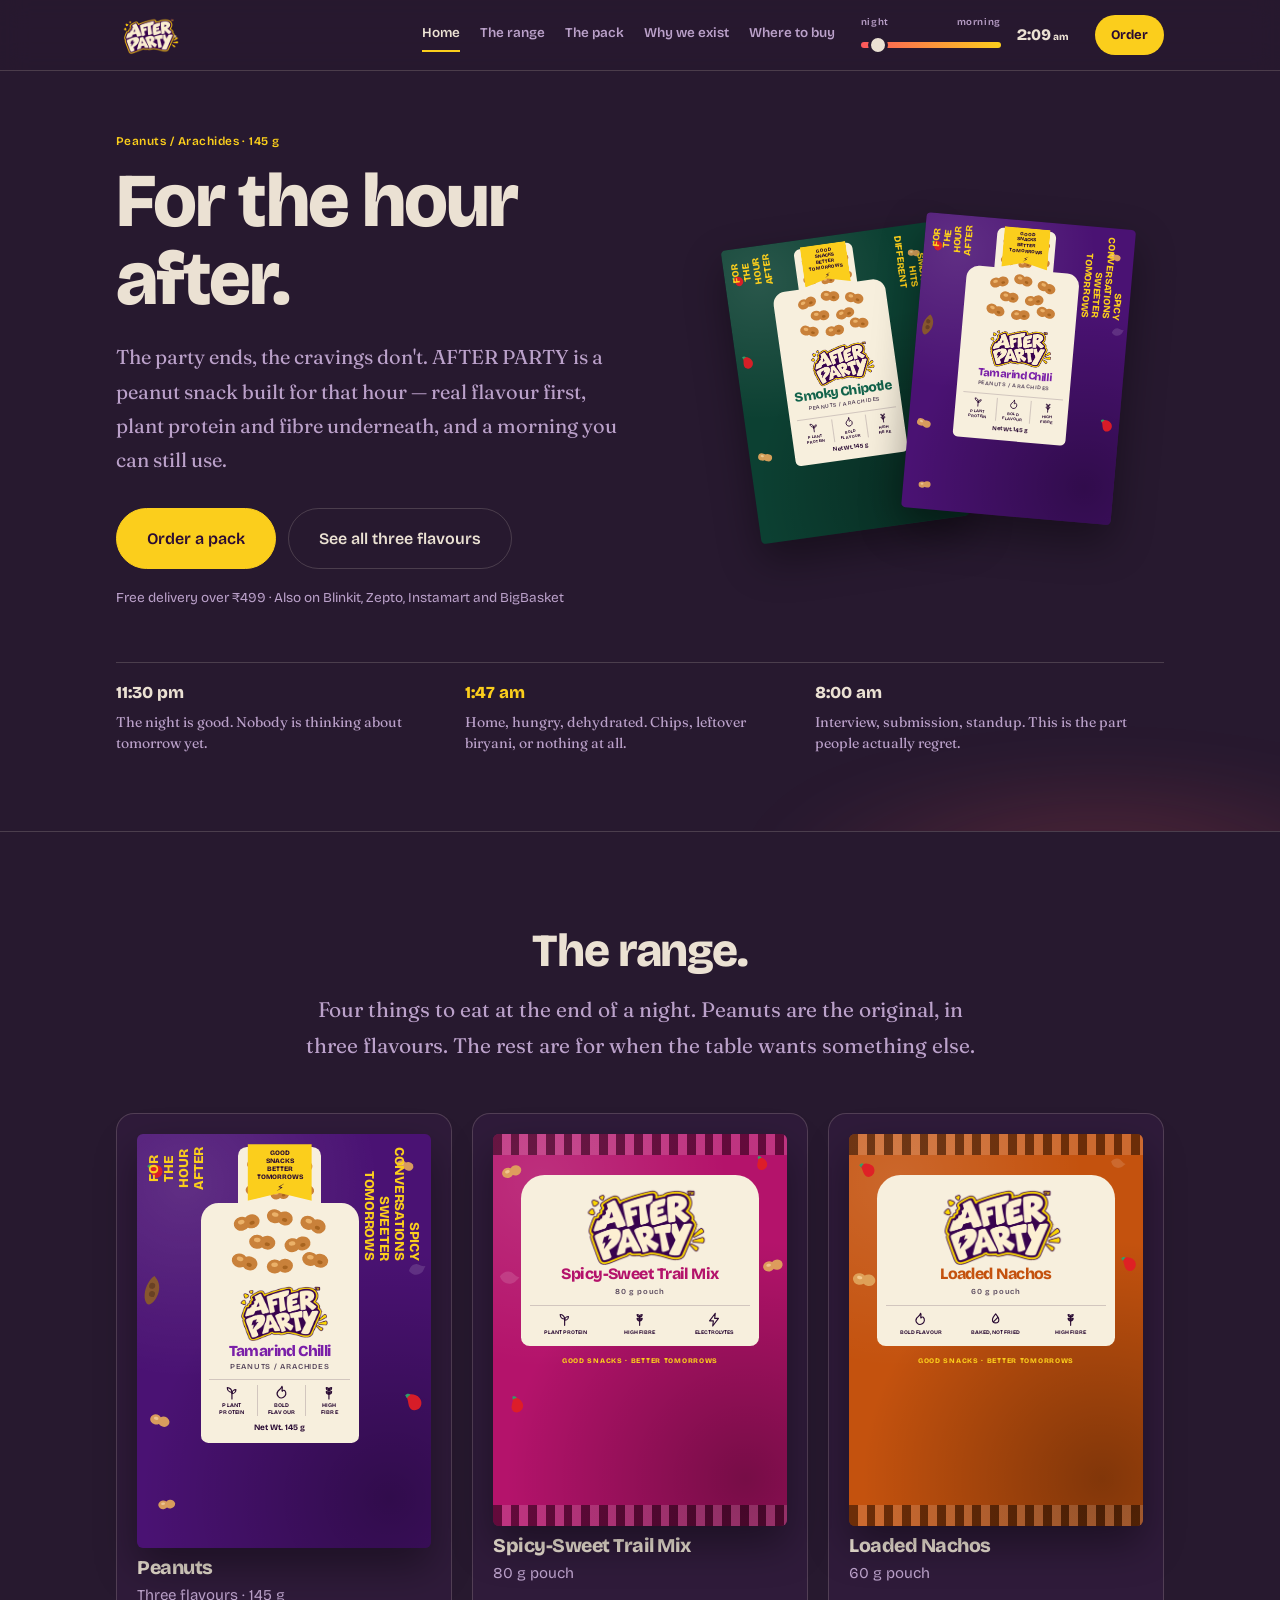
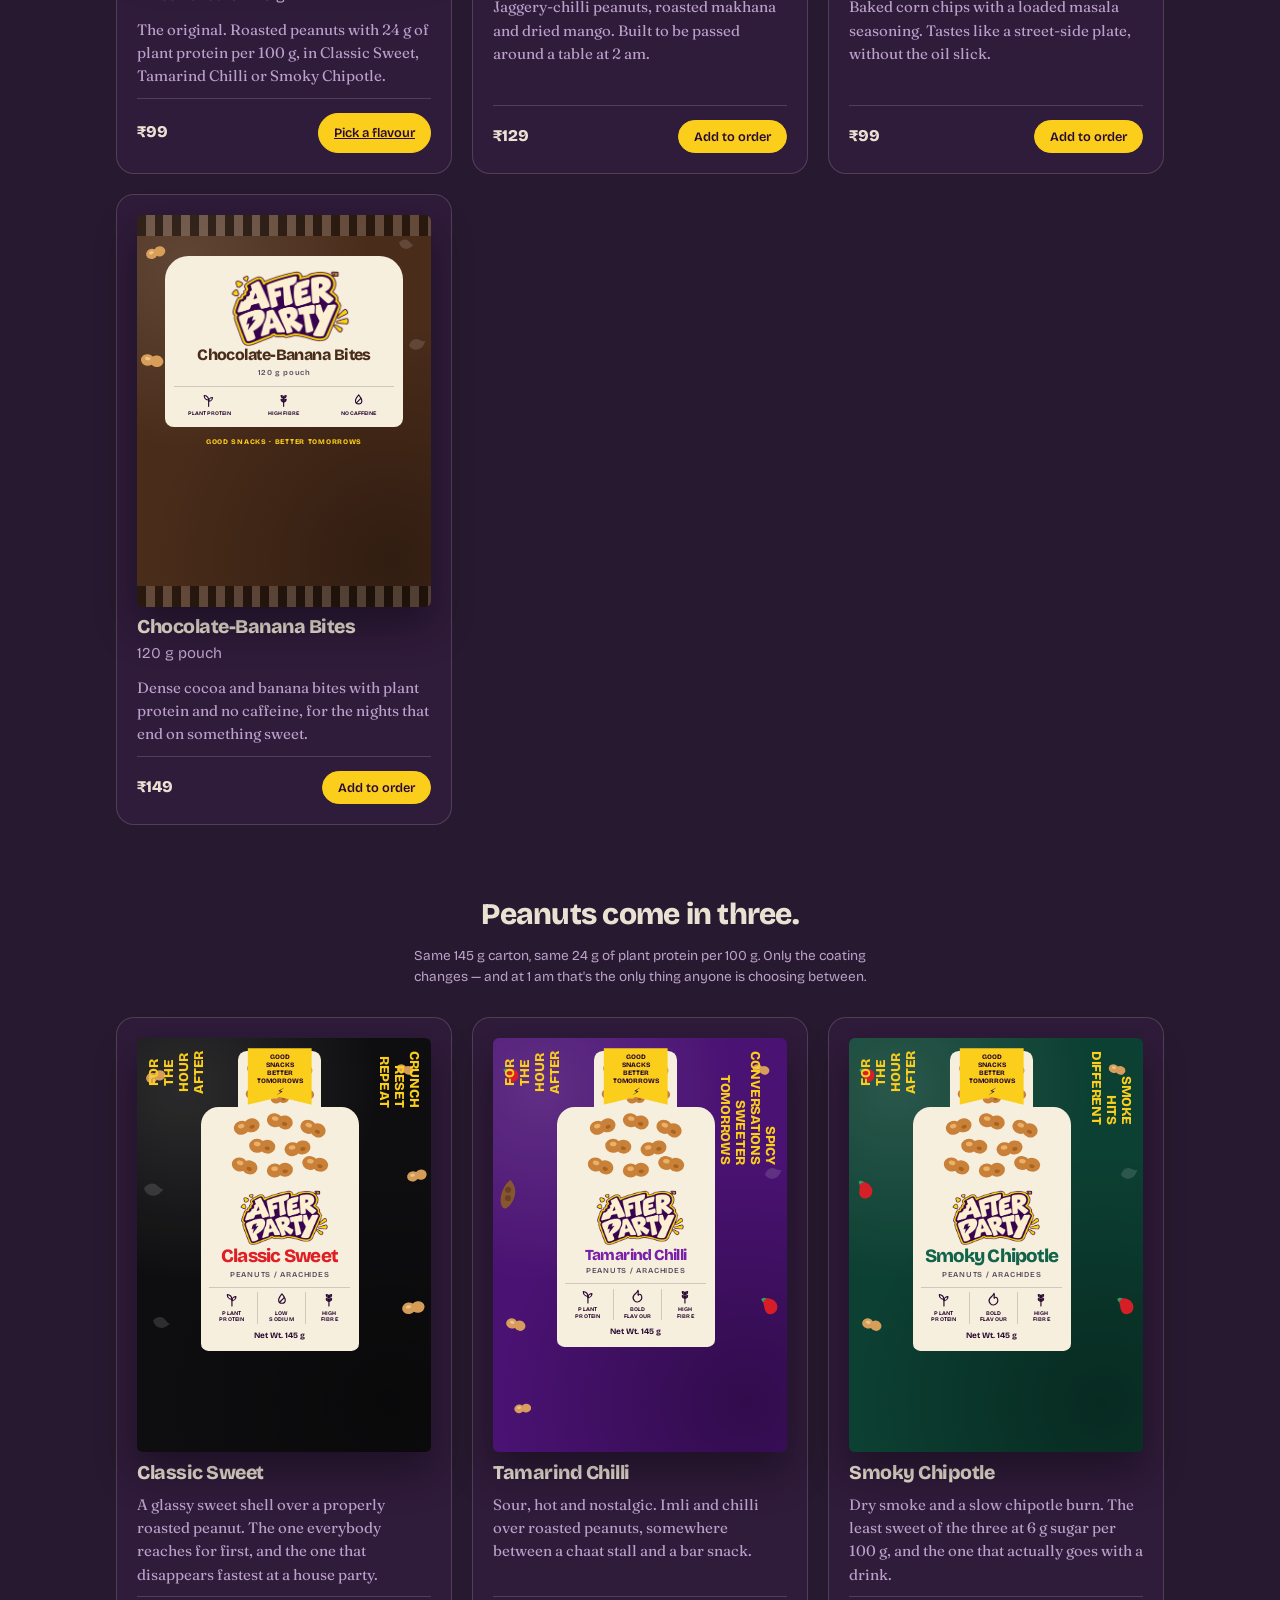
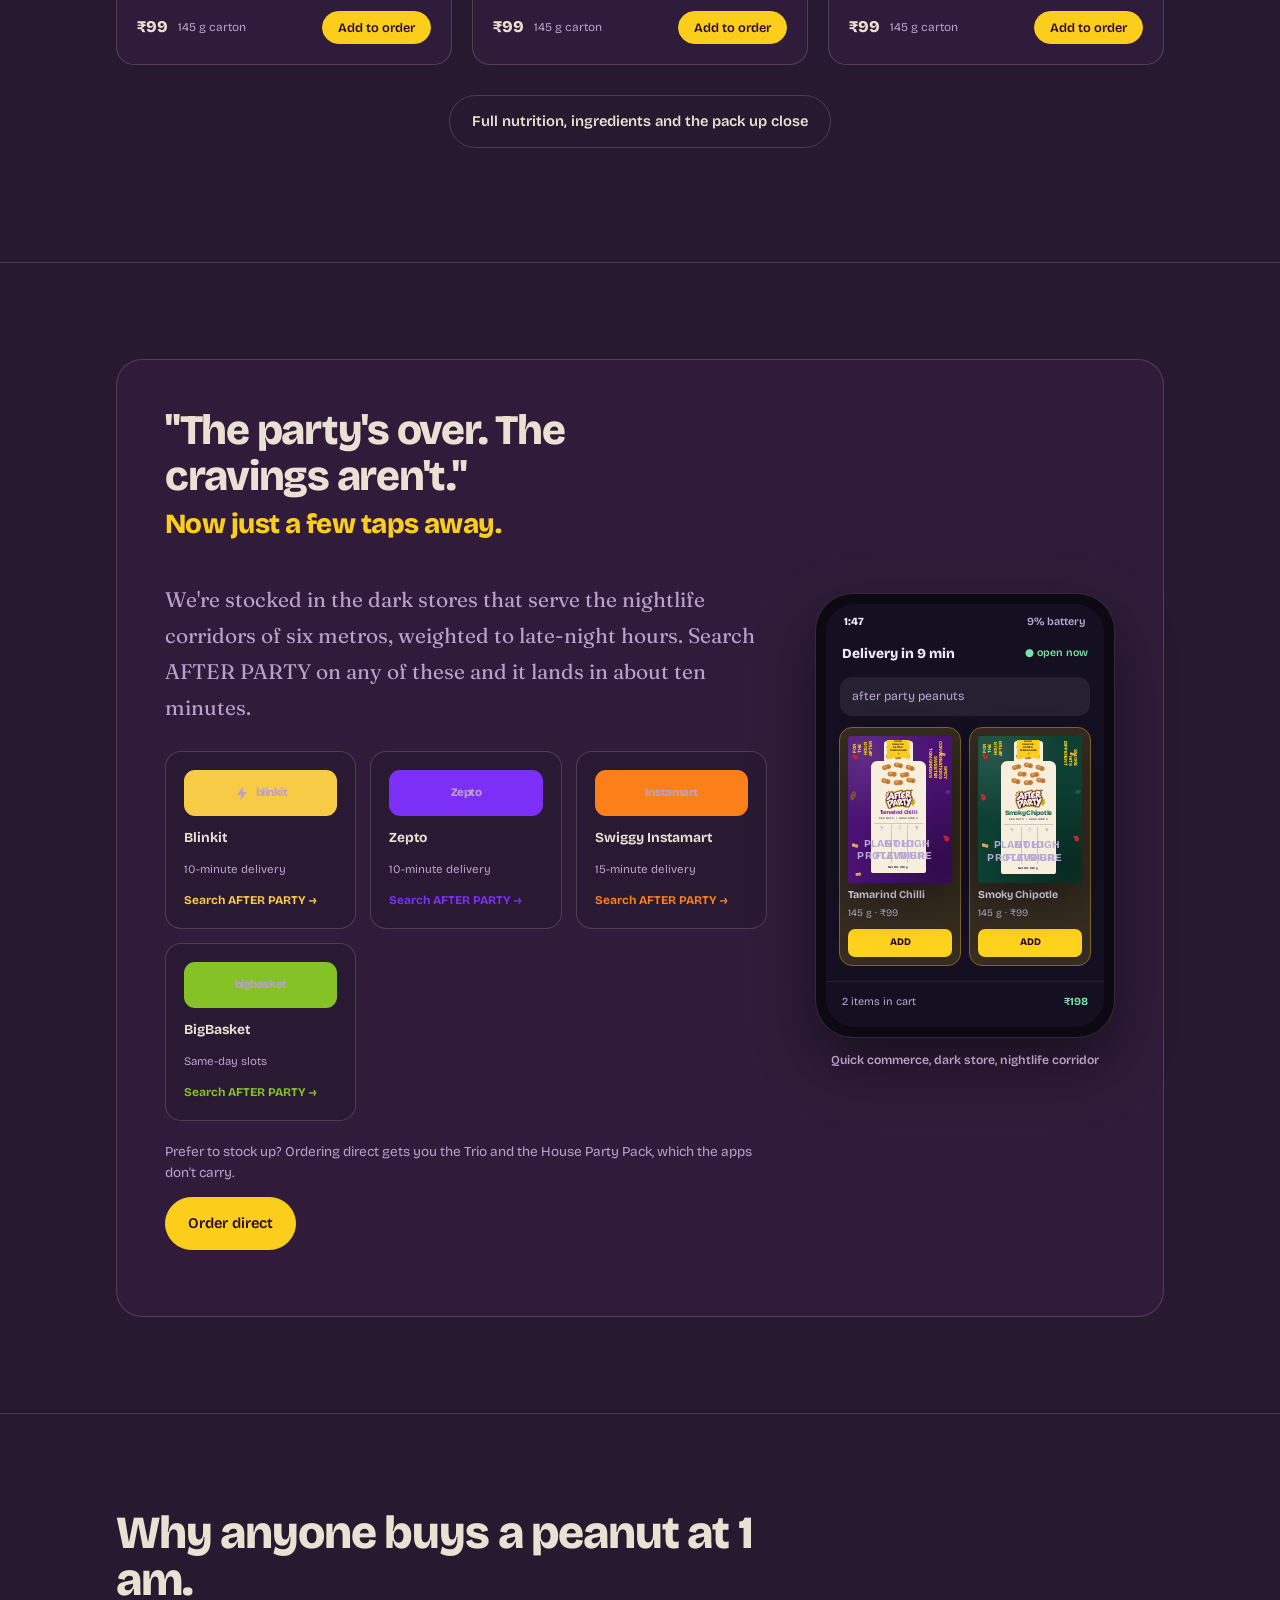
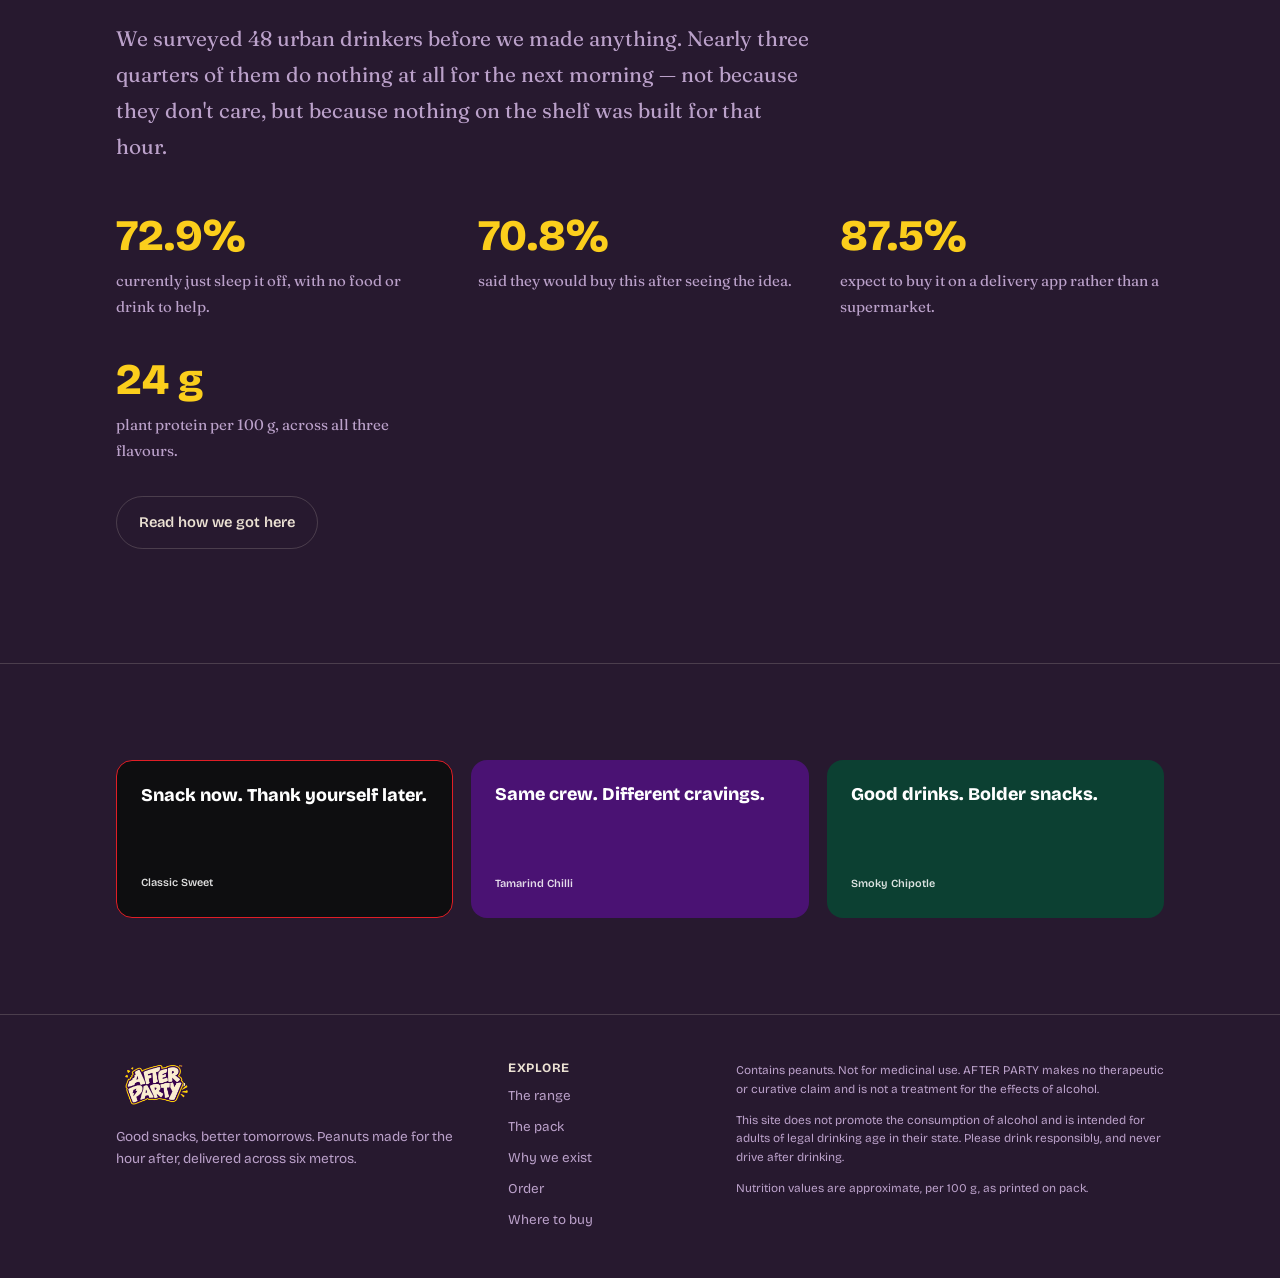
==== index.html @ 38c9305c "Add files via upload" ====
<!DOCTYPE html>
<html lang="en">
<head>
<meta charset="utf-8" />
<meta name="viewport" content="width=device-width, initial-scale=1" />
<title>AFTER PARTY — good snacks, better tomorrows</title>
<meta name="description" content="AFTER PARTY makes peanuts for the hour after a night out. Three flavours, plant protein, high fibre. Order direct or find us on Blinkit, Zepto, Instamart and BigBasket." />
<meta name="theme-color" content="#1A0B24" />
<meta property="og:title" content="AFTER PARTY — good snacks, better tomorrows" />
<meta property="og:description" content="Peanuts for the hour after. Three flavours, 145 g, delivered." />
<link rel="preconnect" href="https://fonts.googleapis.com">
<link rel="preconnect" href="https://fonts.gstatic.com" crossorigin>
<link href="https://fonts.googleapis.com/css2?family=Bricolage+Grotesque:opsz,wght@12..96,400;12..96,600;12..96,800&family=Fraunces:ital,opsz,wght@0,9..144,400;0,9..144,600;1,9..144,400&display=swap" rel="stylesheet">
<link rel="icon" href="data:image/svg+xml,<svg xmlns='http://www.w3.org/2000/svg' viewBox='0 0 100 100'><rect width='100' height='100' rx='22' fill='%233A0B3F'/><path d='M55 18 L34 54 h14 l-6 30 22-38 h-14 z' fill='%23FFD21E'/></svg>">
<link rel="stylesheet" href="styles.css">
</head>
<body>
<a class="skip" href="#main">Skip to content</a>

<header>
  <div class="wrap bar">
    <a class="mark" href="index.html"><img src="logo.png" alt="AFTER PARTY" /></a>
    <nav>
      <a href="index.html" aria-current="page">Home</a>
      <a href="product.html">The range</a>
      <a href="product.html#pack">The pack</a>
      <a href="story.html">Why we exist</a>
      <a href="index.html#stockists">Where to buy</a>
    </nav>
    <div class="dial">
      <div class="dialtrack">
        <div class="cap"><span>night</span><span>morning</span></div>
        <input id="time" type="range" min="0" max="100" value="6" step="1" aria-label="Move the night forward to the morning after" />
      </div>
      <div class="clock" id="clock">1:47<span style="font-size:.62em"> am</span></div>
    </div>
    <a class="cartlink" href="order.html" data-cartcount>Order</a>
  </div>
</header>

<main id="main">

<section class="hero">
  <div class="wrap">
    <div class="herogrid">
      <div>
        <p class="hint">Peanuts / Arachides · 145 g</p>
        <h1>For the hour after.</h1>
        <p class="heroline">The party ends, the cravings don't. AFTER PARTY is a peanut snack built for that hour — real flavour first, plant protein and fibre underneath, and a morning you can still use.</p>
        <div class="cta">
          <a class="btn big" href="order.html">Order a pack</a>
          <a class="btn ghost big" href="product.html">See all three flavours</a>
        </div>
        <p class="small" style="margin-top:18px">Free delivery over ₹499 · Also on Blinkit, Zepto, Instamart and BigBasket</p>
      </div>
      <div class="herostack" id="herostack" aria-hidden="true"></div>
    </div>

    <div class="timeline">
      <div><b>11:30 pm</b><p>The night is good. Nobody is thinking about tomorrow yet.</p></div>
      <div><b>1:47 am</b><p>Home, hungry, dehydrated. Chips, leftover biryani, or nothing at all.</p></div>
      <div><b>8:00 am</b><p>Interview, submission, standup. This is the part people actually regret.</p></div>
    </div>
  </div>
</section>

<section class="sec">
  <div class="wrap">
    <div class="head center" style="text-align:center">
      <h2>The range.</h2>
      <p class="lede" style="margin-inline:auto">Four things to eat at the end of a night. Peanuts are the original, in three flavours. The rest are for when the table wants something else.</p>
    </div>
    <div class="skus" id="range"></div>

    <div class="head center" style="text-align:center; margin:clamp(46px,6vw,74px) auto clamp(20px,3vw,30px)">
      <h2 style="font-size:clamp(22px,2.4vw,30px)">Peanuts come in three.</h2>
      <p class="small" style="margin-inline:auto; max-width:56ch">Same 145 g carton, same 24 g of plant protein per 100 g. Only the coating changes — and at 1 am that's the only thing anyone is choosing between.</p>
    </div>
    <div class="skus" id="skus"></div>
    <p class="center" style="margin-top:30px"><a class="btn ghost" href="product.html">Full nutrition, ingredients and the pack up close</a></p>
  </div>
</section>

<section class="sec" id="stockists">
  <div class="wrap">
    <div class="availwrap">
      <div class="availgrid">
        <div>
          <p class="availquote">"The party's over. The cravings aren't."<span>Now just a few taps away.</span></p>
          <p class="lede" style="margin-top:22px">We're stocked in the dark stores that serve the nightlife corridors of six metros, weighted to late-night hours. Search AFTER PARTY on any of these and it lands in about ten minutes.</p>
          <div class="retailers">
            <a class="retailer" style="--rc:#F8CB46;--rt:#1A1A1A" href="https://blinkit.com" target="_blank" rel="noopener">
              <span class="rlogo"><svg viewBox="0 0 24 24" fill="currentColor"><path d="M13 2 4 14h6l-1 8 9-12h-6z"/></svg>blinkit</span>
              <b>Blinkit</b><span>10-minute delivery</span><span class="go">Search AFTER PARTY →</span>
            </a>
            <a class="retailer" style="--rc:#7B2FF7;--rt:#ffffff" href="https://www.zeptonow.com" target="_blank" rel="noopener">
              <span class="rlogo">Zepto</span>
              <b>Zepto</b><span>10-minute delivery</span><span class="go">Search AFTER PARTY →</span>
            </a>
            <a class="retailer" style="--rc:#FC8019;--rt:#ffffff" href="https://www.swiggy.com/instamart" target="_blank" rel="noopener">
              <span class="rlogo">Instamart</span>
              <b>Swiggy Instamart</b><span>15-minute delivery</span><span class="go">Search AFTER PARTY →</span>
            </a>
            <a class="retailer" style="--rc:#84C225;--rt:#ffffff" href="https://www.bigbasket.com" target="_blank" rel="noopener">
              <span class="rlogo">bigbasket</span>
              <b>BigBasket</b><span>Same-day slots</span><span class="go">Search AFTER PARTY →</span>
            </a>
          </div>
          <p class="small" style="margin-top:20px">Prefer to stock up? Ordering direct gets you the Trio and the House Party Pack, which the apps don't carry.</p>
          <p style="margin-top:10px"><a class="btn" href="order.html">Order direct</a></p>
        </div>

        <div>
          <div class="phone" aria-hidden="true">
            <div class="screen">
              <div class="statusbar"><b>1:47</b><span>9% battery</span></div>
              <div class="appbar">Delivery in 9 min<em>● open now</em></div>
              <div class="searchfield">after party peanuts</div>
              <div class="applist">
                <div class="appcard hit"><div class="cartbox" data-mini="tam"></div><b>Tamarind Chilli</b><span>145 g · ₹99</span><div class="buy">ADD</div></div>
                <div class="appcard hit"><div class="cartbox" data-mini="smoky"></div><b>Smoky Chipotle</b><span>145 g · ₹99</span><div class="buy">ADD</div></div>
              </div>
              <div class="appfoot"><span>2 items in cart</span><b>₹198</b></div>
            </div>
          </div>
          <p class="capt">Quick commerce, dark store, nightlife corridor</p>
        </div>
      </div>
    </div>
  </div>
</section>

<section class="sec">
  <div class="wrap">
    <div class="head">
      <h2>Why anyone buys a peanut at 1 am.</h2>
      <p class="lede">We surveyed 48 urban drinkers before we made anything. Nearly three quarters of them do nothing at all for the next morning — not because they don't care, but because nothing on the shelf was built for that hour.</p>
    </div>
    <div class="grid2">
      <div class="stat"><b>72.9%</b><p>currently just sleep it off, with no food or drink to help.</p></div>
      <div class="stat"><b>70.8%</b><p>said they would buy this after seeing the idea.</p></div>
      <div class="stat"><b>87.5%</b><p>expect to buy it on a delivery app rather than a supermarket.</p></div>
      <div class="stat"><b>24 g</b><p>plant protein per 100 g, across all three flavours.</p></div>
    </div>
    <p style="margin-top:32px"><a class="btn ghost" href="story.html">Read how we got here</a></p>
  </div>
</section>

<section class="sec">
  <div class="wrap">
    <div class="tiles">
      <div class="tile a"><p>Snack now. Thank yourself later.</p><span>Classic Sweet</span></div>
      <div class="tile b"><p>Same crew. Different cravings.</p><span>Tamarind Chilli</span></div>
      <div class="tile c"><p>Good drinks. Bolder snacks.</p><span>Smoky Chipotle</span></div>
    </div>
  </div>
</section>

</main>

<footer>
  <div class="wrap fgrid">
    <div>
      <img src="logo.png" alt="AFTER PARTY" />
      <p class="small">Good snacks, better tomorrows. Peanuts made for the hour after, delivered across six metros.</p>
    </div>
    <div>
      <h4>EXPLORE</h4>
      <ul>
        <li><a href="product.html">The range</a></li>
        <li><a href="product.html#pack">The pack</a></li>
        <li><a href="story.html">Why we exist</a></li>
        <li><a href="order.html">Order</a></li>
        <li><a href="index.html#stockists">Where to buy</a></li>
      </ul>
    </div>
    <div class="legal">
      <p>Contains peanuts. Not for medicinal use. AFTER PARTY makes no therapeutic or curative claim and is not a treatment for the effects of alcohol.</p>
      <p>This site does not promote the consumption of alcohol and is intended for adults of legal drinking age in their state. Please drink responsibly, and never drive after drinking.</p>
      <p>Nutrition values are approximate, per 100 g, as printed on pack.</p>
    </div>
  </div>
</footer>

<script src="app.js"></script>
</body>
</html>
---- styles.css ----
/* ============ AFTER PARTY — shared styles ============ */
:root{
  --bg:#1A0B24; --surface:#2A1038; --text:#F7EFDD; --muted:#C0A6CF;
  --accent:#FFD21E; --accent2:#FF5A5F; --line:rgba(247,239,221,.16);
  --wrap:1160px; --gut:clamp(20px,5vw,56px); --r:18px; --ink:#2A0B33;
  --display:"Bricolage Grotesque", system-ui, sans-serif;
  --body:"Fraunces", Georgia, serif;
}
*{box-sizing:border-box}
html{scroll-behavior:smooth; -webkit-text-size-adjust:100%}
@media (prefers-reduced-motion:reduce){ html{scroll-behavior:auto} *{animation:none !important; transition-duration:.001ms !important} }
body{margin:0; background:var(--bg); color:var(--text); font-family:var(--body);
     font-size:clamp(16px,1.02vw + 13px,18px); line-height:1.72; overflow-x:hidden;
     transition:background-color .18s linear, color .18s linear}
h1,h2,h3,h4,.d{font-family:var(--display); line-height:1.02; letter-spacing:-.025em; font-weight:800; margin:0}
p{margin:0 0 1em} a{color:inherit}
img{max-width:100%}
::selection{background:var(--accent); color:var(--ink)}
:focus-visible{outline:3px solid var(--accent); outline-offset:3px; border-radius:6px}
.wrap{max-width:var(--wrap); margin-inline:auto; padding-inline:var(--gut)}
.sec{padding-block:clamp(60px,7.5vw,110px); border-top:1px solid var(--line)}
.sec.first{border-top:0}
.lede{font-size:clamp(17px,1.1vw + 14px,21px); color:var(--muted); max-width:62ch}
.small{font-size:.85rem; line-height:1.55; font-family:var(--display); font-weight:400; color:var(--muted)}
.hint{font-family:var(--display); font-weight:600; font-size:.74rem; letter-spacing:.04em; color:var(--accent)}
.head{max-width:58ch; margin-bottom:clamp(28px,4vw,50px)}
.head h2{font-size:clamp(28px,3.6vw,46px); margin-bottom:16px}
.center{text-align:center; margin-inline:auto}

/* ---------- header ---------- */
header{position:sticky; top:0; z-index:50; background:color-mix(in srgb, var(--bg) 90%, transparent);
       backdrop-filter:blur(14px) saturate(1.2); border-bottom:1px solid var(--line)}
.bar{display:flex; align-items:center; gap:clamp(10px,2.4vw,26px); min-height:70px}
.mark{display:flex; align-items:center; text-decoration:none; flex:none}
.mark img{height:38px; width:auto; display:block}
nav{display:flex; gap:20px; margin-left:auto}
nav a{font-family:var(--display); font-weight:600; font-size:.84rem; text-decoration:none; color:var(--muted); padding:4px 0; border-bottom:2px solid transparent; white-space:nowrap}
nav a:hover{color:var(--text); border-bottom-color:var(--accent)}
nav a[aria-current=page]{color:var(--text); border-bottom-color:var(--accent)}
.cartlink{font-family:var(--display); font-weight:700; font-size:.82rem; text-decoration:none; padding:9px 16px;
  border-radius:99px; background:var(--accent); color:var(--ink); white-space:nowrap; flex:none}
.cartlink:hover{filter:brightness(1.06)}
@media (max-width:1040px){ nav{display:none} .bar{justify-content:space-between} }

/* ---------- buttons ---------- */
.btn{display:inline-block; font-family:var(--display); font-weight:600; font-size:.92rem; text-decoration:none;
     padding:13px 22px; border-radius:99px; border:1.5px solid var(--accent); background:var(--accent);
     color:var(--ink); cursor:pointer; transition:transform .12s ease}
.btn:hover{transform:translateY(-2px)}
.btn.ghost{background:transparent; color:var(--text); border-color:var(--line)}
.btn.ghost:hover{border-color:var(--accent)}
.btn.big{font-size:1rem; padding:16px 30px}
.cta{display:flex; flex-wrap:wrap; gap:12px; margin-top:30px}

/* ============ CARTON ============ */
.cartbox{container-type:inline-size; width:100%}
.cart{position:relative; width:100%; border-radius:2cqw; overflow:hidden; color:#fff;
      font-family:var(--display); background:var(--fbg); box-shadow:0 18px 40px rgba(0,0,0,.38);
      transition:transform .25s cubic-bezier(.2,.8,.3,1)}
.cart::before{content:""; position:absolute; inset:0; z-index:0; background:
   radial-gradient(circle at 16% 12%, rgba(255,255,255,.12), transparent 44%),
   radial-gradient(circle at 86% 88%, rgba(0,0,0,.34), transparent 56%)}
.cart > *{position:relative; z-index:2}
.conf{position:absolute; z-index:1; opacity:.95}

/* front */
.face-front{aspect-ratio:105/148; padding:4.5cqw 3.5cqw; display:flex; flex-direction:column; align-items:center; gap:1.4cqw; text-align:center}
.fhead{display:grid; grid-template-columns:13cqw minmax(0,1fr) 16cqw; gap:1.5cqw; width:100%; align-items:start}
.vt{writing-mode:vertical-rl; font-weight:800; font-size:4.6cqw; line-height:1.1; letter-spacing:-.02em; color:var(--accent)}
.vt.l{transform:rotate(180deg); justify-self:start}
.vt.r{justify-self:end; text-align:right}
.vt u{text-decoration:none; display:block; height:.5cqw; background:var(--accent); width:60%; margin-top:1.2cqw; border-radius:1cqw}
.jarwrap{position:relative; display:flex; flex-direction:column; align-items:center; width:100%}
.neck{width:46%; background:#F7EFDD; border-radius:3cqw 3cqw 0 0; padding:2cqw 1.5cqw 0; margin-bottom:-.5cqw}
.neck svg{width:100%; height:auto; display:block}
.ribbon{position:absolute; top:-1cqw; left:50%; transform:translateX(-50%); width:36%; background:var(--accent);
  color:var(--ink); font-size:2.3cqw; font-weight:800; line-height:1.2; padding:1.6cqw 1cqw 2.6cqw;
  clip-path:polygon(0 0,100% 0,100% 100%,50% 86%,0 100%); z-index:3}
.ribbon i{display:block; font-size:3.4cqw; line-height:1; margin-top:.6cqw}
.jar{width:88%; background:#F7EFDD; border-radius:6cqw 6cqw 2.5cqw 2.5cqw; padding:1.5cqw 3cqw 3cqw; color:var(--ink)}
.jar .pnts{width:74%; margin:0 auto .5cqw; display:block}
.jar .lg{width:72%; margin:0 auto; display:block}
.flav{font-size:6.4cqw; font-weight:800; letter-spacing:-.04em; color:var(--facc); line-height:1.05; margin-top:.5cqw; white-space:nowrap}
.flav.two{font-size:5.2cqw}
.arach{font-size:2.6cqw; font-weight:600; letter-spacing:.1em; color:#5A4A5E; margin-top:.4cqw}
.claims{display:flex; justify-content:space-between; gap:1cqw; margin-top:2cqw; padding-top:1.6cqw; border-top:.3cqw solid rgba(42,11,51,.18)}
.claims span{display:flex; flex-direction:column; align-items:center; gap:.8cqw; font-size:1.9cqw; font-weight:700;
  letter-spacing:.04em; width:32%; line-height:1.2; color:var(--ink)}
.claims span + span{border-left:.3cqw solid rgba(42,11,51,.18); padding-left:1cqw}
.claims svg{width:5.4cqw; height:5.4cqw; display:block}
.netwt{font-size:2.8cqw; font-weight:700; margin-top:1.4cqw; color:var(--ink)}

/* back / side / top */
.face-back{aspect-ratio:105/148; padding:5cqw 4.5cqw; display:flex; flex-direction:column; gap:1.8cqw}
.face-back img.lg{width:32%; display:block}
.bk-tag{font-size:3.4cqw; font-weight:800; color:var(--accent); line-height:1.15}
.bk-desc{font-size:2.5cqw; line-height:1.4; color:rgba(255,255,255,.88); font-family:var(--body)}
.ntab{background:#fff; color:#111; border-radius:1cqw; padding:2cqw 2.4cqw; font-size:2.3cqw}
.ntab h5{font-size:2.6cqw; margin:0 0 .4cqw; font-family:var(--display); font-weight:800}
.ntab .per{font-size:2cqw; font-weight:600; color:#666; margin-bottom:1cqw; display:block}
.ntab div{display:flex; justify-content:space-between; gap:2cqw; padding:.45cqw 0; border-top:1px solid rgba(0,0,0,.12)}
.ntab div b{font-weight:700}
.ntab div.e{background:rgba(255,210,30,.4); margin-inline:-1cqw; padding-inline:1cqw}
.bk-block{font-size:2.25cqw; line-height:1.4; color:rgba(255,255,255,.9); font-family:var(--body)}
.bk-block b{font-family:var(--display); font-weight:700; color:#fff}
.bk-fields{display:flex; gap:2cqw; align-items:flex-end; margin-top:auto}
.bk-fields .fl{flex:1; font-size:2cqw; color:rgba(255,255,255,.75)}
.bk-fields .fl span{display:block; border-bottom:1px dotted rgba(255,255,255,.5); height:2.4cqw}
.bk-foot{display:flex; align-items:flex-end; justify-content:space-between; gap:2cqw}
.bcode{display:flex; align-items:flex-end; gap:.4cqw; height:9cqw; background:#fff; padding:1cqw; border-radius:.6cqw}
.bcode i{display:block; width:.55cqw; height:100%; background:#111}
.bcode i:nth-child(3n){width:1.1cqw} .bcode i:nth-child(4n){height:80%}
.vegm{width:5cqw; height:5cqw; border:.45cqw solid #1F7A34; display:grid; place-items:center; background:#fff}
.vegm i{width:2.2cqw; height:2.2cqw; border-radius:50%; background:#1F7A34}
.bk-sign{font-size:3cqw; font-weight:800; color:var(--accent); line-height:1.15}
.face-side{aspect-ratio:50/148; padding:6cqw 4cqw; display:flex; flex-direction:column; gap:4cqw}
.face-side .big{font-size:9cqw; font-weight:800; line-height:1.02; letter-spacing:-.03em}
.face-side .big em{font-style:normal; color:var(--accent)}
.face-side ul{list-style:none; margin:0; padding:0; display:grid; gap:3cqw; font-size:4.2cqw; font-weight:700}
.face-side li{display:flex; align-items:center; gap:2.5cqw}
.face-side li svg{width:8cqw; height:8cqw; flex:none}
.face-side .sign{margin-top:auto; font-size:5cqw; font-weight:800; color:var(--accent); line-height:1.12}
.face-top{aspect-ratio:105/50; display:grid; place-items:center; text-align:center; padding:4cqw}
.face-top img{width:38%; display:block; margin:0 auto 2cqw}
.face-top p{margin:0; font-size:4cqw; font-weight:800}

/* ---------- pouch ---------- */
.face-pouch{aspect-ratio:105/140; padding:0 4cqw; display:flex; flex-direction:column; align-items:center; text-align:center}
.crimp{width:calc(100% + 8cqw); height:7cqw; margin-inline:-4cqw; flex:none;
  background:repeating-linear-gradient(90deg, rgba(0,0,0,.45) 0 3cqw, rgba(255,255,255,.14) 3cqw 6cqw)}
.crimp.b{margin-top:auto}
.plabel{background:#F7EFDD; color:var(--ink); width:88%; margin-top:7cqw; border-radius:8cqw 8cqw 3cqw 3cqw; padding:3cqw 3cqw 3.5cqw}
.plabel .lg{width:62%; margin:0 auto .5cqw; display:block}
.pname{font-size:5.4cqw; font-weight:800; letter-spacing:-.035em; line-height:1.05; color:var(--facc2, #2A0B33)}
.psub{font-size:2.6cqw; font-weight:600; letter-spacing:.08em; color:#5A4A5E; margin-top:.8cqw}
.pclaims{display:flex; justify-content:space-between; gap:1cqw; margin-top:2.4cqw; padding-top:1.8cqw; border-top:.3cqw solid rgba(42,11,51,.18)}
.pclaims span{display:flex; flex-direction:column; align-items:center; gap:.8cqw; width:32%; font-size:1.85cqw; font-weight:700; line-height:1.2; color:var(--ink)}
.pclaims svg{width:5.2cqw; height:5.2cqw}
.pfoot{font-size:2.4cqw; font-weight:800; letter-spacing:.1em; color:var(--accent); padding:3cqw 0}

/* ---------- retailer buttons ---------- */
.retailers{display:grid; grid-template-columns:repeat(auto-fit,minmax(150px,1fr)); gap:14px; margin-top:26px}
.retailer{display:flex; flex-direction:column; gap:10px; text-decoration:none; padding:18px; border-radius:16px;
  border:1px solid var(--line); background:color-mix(in srgb, var(--bg) 55%, transparent);
  transition:transform .15s ease, border-color .15s ease, background-color .15s ease}
.retailer:hover{transform:translateY(-3px); border-color:var(--rc); background:color-mix(in srgb, var(--rc) 12%, transparent)}
.rlogo{display:flex; align-items:center; justify-content:center; height:46px; border-radius:11px; background:var(--rc); color:var(--rt);
  font-family:var(--display); font-weight:800; font-size:1.02rem; letter-spacing:-.04em; gap:5px}
.rlogo svg{width:17px; height:17px}
.retailer b{font-family:var(--display); font-weight:700; font-size:.86rem}
.retailer span{font-family:var(--display); font-size:.72rem; color:var(--muted)}
.retailer .go{font-family:var(--display); font-weight:700; font-size:.74rem; color:var(--rc)}

/* ---------- dial ---------- */
.dial{display:flex; align-items:center; gap:11px; flex:none}
.clock{font-family:var(--display); font-weight:800; font-size:1rem; min-width:5.2ch; text-align:right; font-variant-numeric:tabular-nums}
.dialtrack{width:clamp(84px,11vw,140px); display:flex; flex-direction:column; gap:3px}
.dialtrack .cap{font-family:var(--display); font-size:.6rem; font-weight:600; letter-spacing:.06em; color:var(--muted); display:flex; justify-content:space-between}
@media (max-width:640px){ .dialtrack{width:72px} .clock{font-size:.86rem} .mark img{height:30px} .cartlink{padding:8px 13px; font-size:.76rem} }

/* ---------- hero ---------- */
.hero{padding-top:clamp(34px,5vw,60px); padding-bottom:clamp(44px,6vw,84px); position:relative; overflow:hidden}
.hero::after{content:""; position:absolute; inset:auto -30% -62% 42%; height:520px; border-radius:50%;
  background:radial-gradient(circle at 50% 50%, color-mix(in srgb, var(--accent2) 28%, transparent), transparent 62%);
  filter:blur(30px); pointer-events:none}
.hero .wrap{position:relative; z-index:1}
.herogrid{display:grid; grid-template-columns:minmax(0,1.05fr) minmax(0,.95fr); gap:clamp(24px,5vw,58px); align-items:center}
@media (max-width:900px){ .herogrid{grid-template-columns:1fr} }
h1{font-size:clamp(38px,6.6vw,76px)}
.heroline{margin-top:22px; max-width:48ch; font-size:clamp(17px,1vw + 14px,20px); color:var(--muted)}
.herostack{display:flex; justify-content:center; align-items:center; min-height:330px}
.herostack .cartbox{width:min(46%,210px)}
.herostack .cartbox:first-child{transform:rotate(-8deg) translate(20px,10px); z-index:0}
.herostack .cartbox:last-child{transform:rotate(5deg) translate(-16px,-6px); z-index:1}
.timeline{display:grid; grid-template-columns:repeat(3,1fr); margin-top:40px; border-top:1px solid var(--line)}
.timeline div{padding:16px 16px 0 0}
.timeline b{display:block; font-family:var(--display); font-weight:800; font-size:1.05rem}
.timeline p{margin:4px 0 0; font-size:.88rem; color:var(--muted); line-height:1.5}
.timeline div:nth-child(2) b{color:var(--accent)}
@media (max-width:620px){ .timeline{grid-template-columns:1fr} .timeline div{border-top:1px solid var(--line); padding-top:12px} .timeline div:first-child{border-top:0} }

/* ---------- sku grid ---------- */
.skus{display:grid; grid-template-columns:repeat(auto-fit,minmax(255px,1fr)); gap:20px}
.sku{border:1px solid var(--line); border-radius:var(--r); padding:20px; display:flex; flex-direction:column; gap:10px;
     background:color-mix(in srgb, var(--surface) 55%, transparent)}
.sku:hover .cart{transform:translateY(-6px) rotate(-1.5deg)}
.sku.shake .cart{animation:wob .5s ease}
@keyframes wob{0%{transform:translateY(-6px) rotate(-1.5deg)}30%{transform:translateY(-13px) rotate(5deg)}
  60%{transform:translateY(-3px) rotate(-4deg)}100%{transform:translateY(-6px) rotate(-1.5deg)}}
.sku h3{font-size:1.22rem}
.sku p{margin:0; font-size:.94rem; color:var(--muted); line-height:1.55}
.meter{list-style:none; margin:2px 0 0; padding:0; display:grid; gap:7px}
.meter li{display:flex; align-items:center; gap:10px; font-family:var(--display); font-weight:600; font-size:.78rem; color:var(--muted)}
.meter li span{margin-left:auto; display:flex; gap:4px}
.meter i{width:7px; height:7px; border-radius:50%; background:color-mix(in srgb, var(--text) 16%, transparent)}
.meter i.on{background:var(--accent)}
.sku .price{margin-top:auto; font-family:var(--display); font-weight:800; font-size:1.02rem; padding-top:14px;
            border-top:1px solid var(--line); display:flex; align-items:center; gap:10px; flex-wrap:wrap}
.sku .price small{font-weight:400; font-size:.74rem; color:var(--muted)}
.add{margin-left:auto; font-family:var(--display); font-weight:600; font-size:.8rem; cursor:pointer; padding:8px 15px;
     border-radius:99px; border:1.5px solid var(--accent); background:var(--accent); color:var(--ink)}
.add:hover{filter:brightness(1.07)}
.switch{display:inline-flex; padding:4px; border:1px solid var(--line); border-radius:99px; gap:4px; margin-bottom:26px}
.switch button{font-family:var(--display); font-weight:600; font-size:.85rem; padding:9px 18px; border-radius:99px; border:0; cursor:pointer; background:transparent; color:var(--muted)}
.switch button[aria-pressed=true]{background:var(--accent); color:var(--ink)}

/* ---------- pack explorer ---------- */
.explorer{display:grid; grid-template-columns:minmax(0,.95fr) minmax(0,1.05fr); gap:clamp(24px,5vw,54px); align-items:center}
@media (max-width:900px){ .explorer{grid-template-columns:1fr} }
.stage{display:flex; justify-content:center; align-items:center; min-height:clamp(320px,44vw,460px)}
.stage .cartbox{transition:width .3s ease}
.flavslider .names{display:flex; justify-content:space-between; font-family:var(--display); font-weight:600; font-size:.78rem; color:var(--muted); margin-bottom:2px}
.flavslider .names b{color:var(--text)}
.faces{display:flex; flex-wrap:wrap; gap:6px; margin:22px 0 18px}
.faces button{font-family:var(--display); font-weight:600; font-size:.78rem; padding:7px 13px; border-radius:99px;
              border:1px solid var(--line); background:transparent; color:var(--muted); cursor:pointer}
.faces button[aria-pressed=true]{color:var(--ink); background:var(--accent); border-color:var(--accent)}
.facenote{font-size:.95rem; color:var(--muted); min-height:3.4em}
input[type=range]{-webkit-appearance:none; appearance:none; width:100%; height:22px; background:transparent; margin:0; cursor:grab}
input[type=range]::-webkit-slider-runnable-track{height:6px; border-radius:99px; background:linear-gradient(90deg,var(--accent2),var(--accent))}
input[type=range]::-moz-range-track{height:6px; border-radius:99px; background:linear-gradient(90deg,var(--accent2),var(--accent))}
input[type=range]::-webkit-slider-thumb{-webkit-appearance:none; width:20px; height:20px; border-radius:50%; background:var(--text); border:3px solid var(--bg); margin-top:-7px}
input[type=range]::-moz-range-thumb{width:20px; height:20px; border-radius:50%; background:var(--text); border:3px solid var(--bg)}

/* ---------- availability ---------- */
.availwrap{background:color-mix(in srgb, var(--surface) 60%, transparent); border:1px solid var(--line); border-radius:26px;
  padding:clamp(26px,4vw,48px)}
.availquote{font-family:var(--display); font-weight:800; font-size:clamp(24px,3.4vw,42px); letter-spacing:-.03em; line-height:1.08; max-width:18ch}
.availquote span{display:block; color:var(--accent); font-size:.66em; margin-top:10px; letter-spacing:-.02em}
.platforms{display:flex; flex-wrap:wrap; gap:10px; margin-top:26px}
.plat{display:flex; align-items:center; gap:9px; font-family:var(--display); font-weight:700; font-size:.88rem;
  padding:11px 18px; border-radius:99px; border:1px solid var(--line); background:color-mix(in srgb, var(--bg) 55%, transparent)}
.plat i{width:11px; height:11px; border-radius:3px; display:block}
.availgrid{display:grid; grid-template-columns:minmax(0,1fr) minmax(0,300px); gap:clamp(24px,4vw,48px); align-items:center}
@media (max-width:860px){ .availgrid{grid-template-columns:1fr} }
.phone{width:100%; max-width:300px; margin-inline:auto; border-radius:38px; padding:10px; background:#0C0913;
  border:1px solid rgba(255,255,255,.14); box-shadow:0 26px 60px rgba(0,0,0,.45)}
.screen{background:#151021; border-radius:29px; overflow:hidden; color:#EFE7FB; font-family:var(--display); font-size:.8rem}
.statusbar{display:flex; justify-content:space-between; padding:9px 18px 4px; font-size:.68rem; font-weight:600; color:#B9A9D6}
.statusbar b{font-weight:800; color:#EFE7FB}
.appbar{padding:6px 16px 12px; display:flex; align-items:center; gap:8px; font-weight:800; font-size:.86rem}
.appbar em{font-style:normal; margin-left:auto; font-size:.66rem; font-weight:600; color:#7CE0A8}
.searchfield{margin:0 14px 12px; background:rgba(255,255,255,.07); border-radius:12px; padding:9px 12px; font-size:.76rem; color:#B9A9D6}
.applist{padding:0 14px 16px; display:grid; grid-template-columns:1fr 1fr; gap:10px}
.appcard{background:rgba(255,255,255,.05); border-radius:12px; padding:8px}
.appcard.hit{background:rgba(255,210,30,.14); outline:1px solid rgba(255,210,30,.45)}
.appcard b{display:block; font-size:.66rem; font-weight:700; margin-top:6px; line-height:1.2}
.appcard span{font-size:.62rem; color:#B9A9D6}
.appcard .buy{margin-top:6px; text-align:center; font-size:.62rem; font-weight:800; padding:5px; border-radius:7px; background:#FFD21E; color:#2A0B33}
.appfoot{padding:11px 16px 16px; border-top:1px solid rgba(255,255,255,.08); font-size:.68rem; color:#B9A9D6; display:flex; justify-content:space-between}
.appfoot b{color:#7CE0A8}
.capt{font-family:var(--display); font-size:.76rem; font-weight:600; color:var(--muted); text-align:center; margin-top:12px}

/* ---------- order page ---------- */
.ordergrid{display:grid; grid-template-columns:minmax(0,1.25fr) minmax(0,.75fr); gap:clamp(24px,4vw,46px); align-items:start}
@media (max-width:900px){ .ordergrid{grid-template-columns:1fr} }
.pick{display:grid; gap:14px}
.pickrow{display:grid; grid-template-columns:78px minmax(0,1fr) auto; gap:16px; align-items:center;
  border:1px solid var(--line); border-radius:var(--r); padding:16px;
  background:color-mix(in srgb, var(--surface) 50%, transparent)}
.pickrow h3{font-size:1.06rem; margin-bottom:3px}
.pickrow p{margin:0; font-size:.85rem; color:var(--muted); line-height:1.45}
.qty{display:flex; align-items:center; gap:4px; border:1px solid var(--line); border-radius:99px; padding:4px}
.qty button{width:30px; height:30px; border-radius:50%; border:0; cursor:pointer; background:transparent; color:var(--text);
  font-family:var(--display); font-weight:800; font-size:1rem; line-height:1}
.qty button:hover{background:var(--accent); color:var(--ink)}
.qty output{min-width:2.2ch; text-align:center; font-family:var(--display); font-weight:800; font-variant-numeric:tabular-nums}
.summary{border:1px solid var(--line); border-radius:var(--r); padding:24px; position:sticky; top:92px;
  background:color-mix(in srgb, var(--surface) 62%, transparent)}
.sumline{display:flex; justify-content:space-between; gap:12px; font-family:var(--display); font-size:.9rem; padding:7px 0; color:var(--muted)}
.sumline.tot{font-size:1.16rem; font-weight:800; color:var(--text); border-top:1px solid var(--line); margin-top:8px; padding-top:14px}
.summary .btn{width:100%; text-align:center; margin-top:16px}
.freebar{height:7px; border-radius:99px; background:color-mix(in srgb, var(--text) 12%, transparent); overflow:hidden; margin:6px 0 10px}
.freebar i{display:block; height:100%; background:var(--accent); width:0; transition:width .35s ease}
.fields{display:grid; gap:12px; margin-top:20px}
.fields label{font-family:var(--display); font-weight:600; font-size:.78rem; color:var(--muted); display:block; margin-bottom:4px}
.fields input, .fields textarea{width:100%; font-family:var(--body); font-size:.95rem; color:var(--text);
  background:color-mix(in srgb, var(--bg) 70%, transparent); border:1px solid var(--line); border-radius:12px; padding:11px 13px}
.fields textarea{min-height:76px; resize:vertical}
.trust{display:flex; flex-wrap:wrap; gap:14px 26px; margin-top:26px; font-family:var(--display); font-size:.8rem; color:var(--muted)}

/* ---------- misc blocks ---------- */
.grid2{display:grid; grid-template-columns:repeat(auto-fit,minmax(250px,1fr)); gap:clamp(20px,3vw,40px)}
.stat b{display:block; font-family:var(--display); font-weight:800; font-size:clamp(30px,3.4vw,44px); line-height:1.05; color:var(--accent)}
.stat p{margin:8px 0 0; font-size:.94rem; color:var(--muted); max-width:34ch}
.bars{display:grid; gap:18px; max-width:640px}
.bar b{font-family:var(--display); font-weight:600; font-size:.9rem; display:flex; justify-content:space-between; gap:12px; margin-bottom:7px}
.bar b span{color:var(--muted); font-variant-numeric:tabular-nums}
.track{height:10px; border-radius:99px; background:color-mix(in srgb, var(--text) 10%, transparent); overflow:hidden}
.fill{height:100%; width:0; border-radius:99px; background:var(--accent2); transition:width 1.1s cubic-bezier(.2,.7,.2,1)}
.bar.lead .fill{background:var(--accent)}
.in .fill{width:var(--w)}
.evgrid{display:grid; grid-template-columns:minmax(0,1fr) minmax(0,.85fr); gap:clamp(26px,5vw,58px); align-items:start}
@media (max-width:880px){ .evgrid{grid-template-columns:1fr} }
.callout{border-left:3px solid var(--accent); padding:4px 0 4px 22px; font-size:clamp(19px,1.5vw + 14px,26px);
  line-height:1.35; font-family:var(--display); font-weight:600}
.callout em{font-family:var(--body); font-style:italic; font-weight:400; display:block; font-size:.62em; color:var(--muted); margin-top:14px; line-height:1.5}
.maprow{display:grid; grid-template-columns:minmax(0,1.05fr) minmax(0,.95fr); gap:clamp(26px,5vw,54px); align-items:center}
@media (max-width:880px){ .maprow{grid-template-columns:1fr} }
.mapbox{border:1px solid var(--line); border-radius:var(--r); padding:14px; background:color-mix(in srgb, var(--surface) 45%, transparent)}
.mapbox svg{width:100%; height:auto; display:block}
.statement{font-size:clamp(18px,1.3vw + 14px,22px); line-height:1.5}
.mantra{font-family:var(--display); font-weight:800; font-size:clamp(23px,2.5vw,33px); margin-top:24px; color:var(--accent)}
.mantra span{display:block; color:var(--text); font-size:.62em; font-weight:600; margin-top:8px}
.segs{display:grid; grid-template-columns:repeat(auto-fit,minmax(240px,1fr)); border:1px solid var(--line); border-radius:var(--r); overflow:hidden}
.seg{padding:26px; border-right:1px solid var(--line)}
.seg:last-child{border-right:0}
@media (max-width:880px){ .seg{border-right:0; border-bottom:1px solid var(--line)} .seg:last-child{border-bottom:0} }
.seg .tag{font-family:var(--display); font-weight:600; font-size:.74rem; color:var(--accent)}
.seg h3{font-size:1.18rem; margin:8px 0 10px}
.seg p{font-size:.93rem; color:var(--muted); margin:0}
.seg .meta{margin-top:14px; font-family:var(--display); font-size:.8rem; font-weight:600}
.rows{border-top:1px solid var(--line)}
.row{display:grid; grid-template-columns:minmax(0,.9fr) minmax(0,1.4fr) minmax(0,1.1fr); gap:20px; padding:20px 0; border-bottom:1px solid var(--line); align-items:baseline}
.row h4{font-size:1.02rem} .row p{margin:0; font-size:.93rem; color:var(--muted)}
.row .win2{font-family:var(--display); font-weight:600; font-size:.92rem; color:var(--accent)}
@media (max-width:760px){ .row{grid-template-columns:1fr; gap:8px} }
.tiles{display:grid; grid-template-columns:repeat(auto-fit,minmax(215px,1fr)); gap:18px}
.tile{border-radius:16px; padding:24px; min-height:158px; display:flex; flex-direction:column; justify-content:space-between; font-family:var(--display); color:#fff}
.tile p{font-size:clamp(17px,1.4vw,20px); font-weight:800; line-height:1.15; margin:0}
.tile span{font-size:.68rem; font-weight:600; opacity:.85}
.tile.a{background:#0E0E10; border:1px solid #E01E26}
.tile.b{background:#4A1273}
.tile.c{background:#0C4032}

/* ---------- footer ---------- */
footer{border-top:1px solid var(--line); padding-block:46px; font-size:.86rem; color:var(--muted)}
.fgrid{display:grid; grid-template-columns:minmax(0,1.1fr) minmax(0,.6fr) minmax(0,1.3fr); gap:30px}
@media (max-width:860px){ .fgrid{grid-template-columns:1fr} }
footer img{height:44px; margin-bottom:14px}
footer h4{font-family:var(--display); font-size:.8rem; font-weight:700; color:var(--text); margin-bottom:10px; letter-spacing:.04em}
footer ul{list-style:none; margin:0; padding:0; display:grid; gap:7px}
footer ul a{font-family:var(--display); font-size:.84rem; text-decoration:none; color:var(--muted)}
footer ul a:hover{color:var(--accent)}
.legal{font-family:var(--display); font-size:.74rem; line-height:1.6}
.skip{position:absolute; left:-999px}
.skip:focus{left:var(--gut); top:10px; z-index:99; background:var(--accent); color:var(--ink); padding:10px 16px; border-radius:8px; font-family:var(--display)}
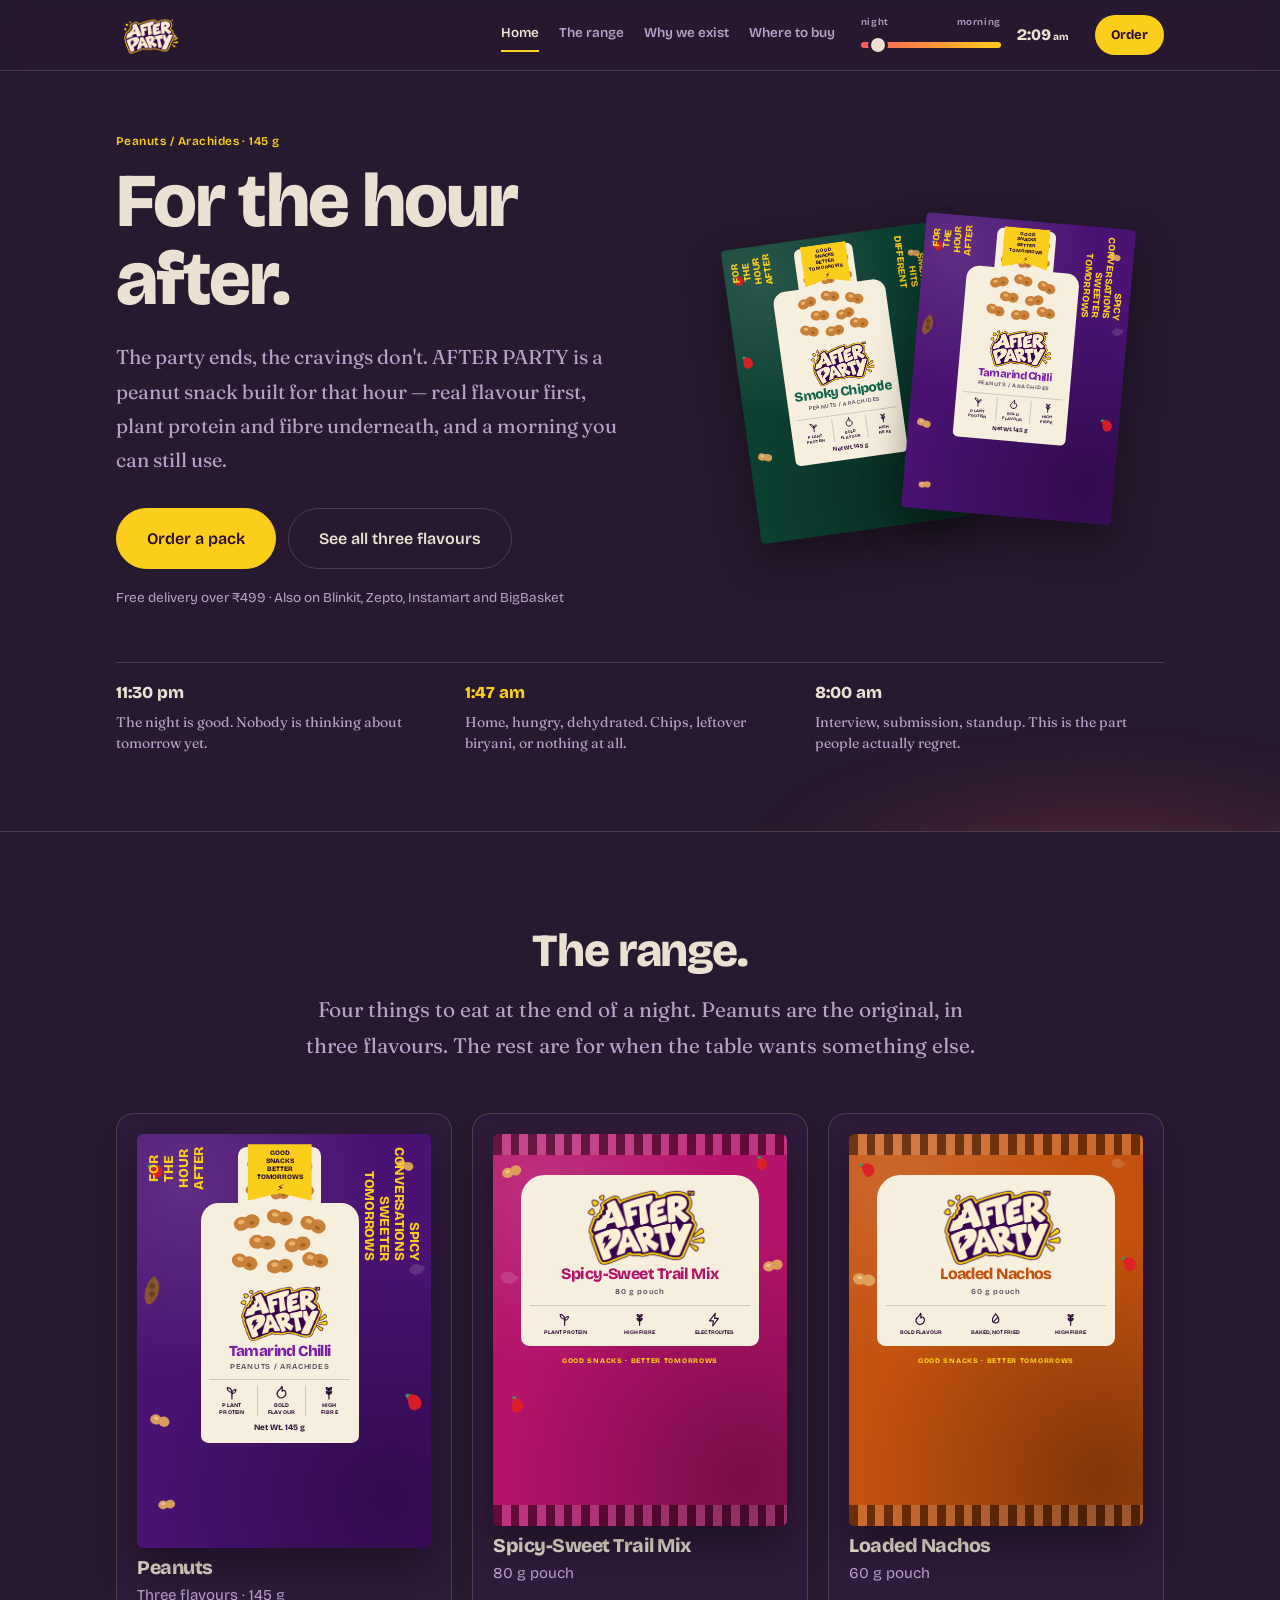
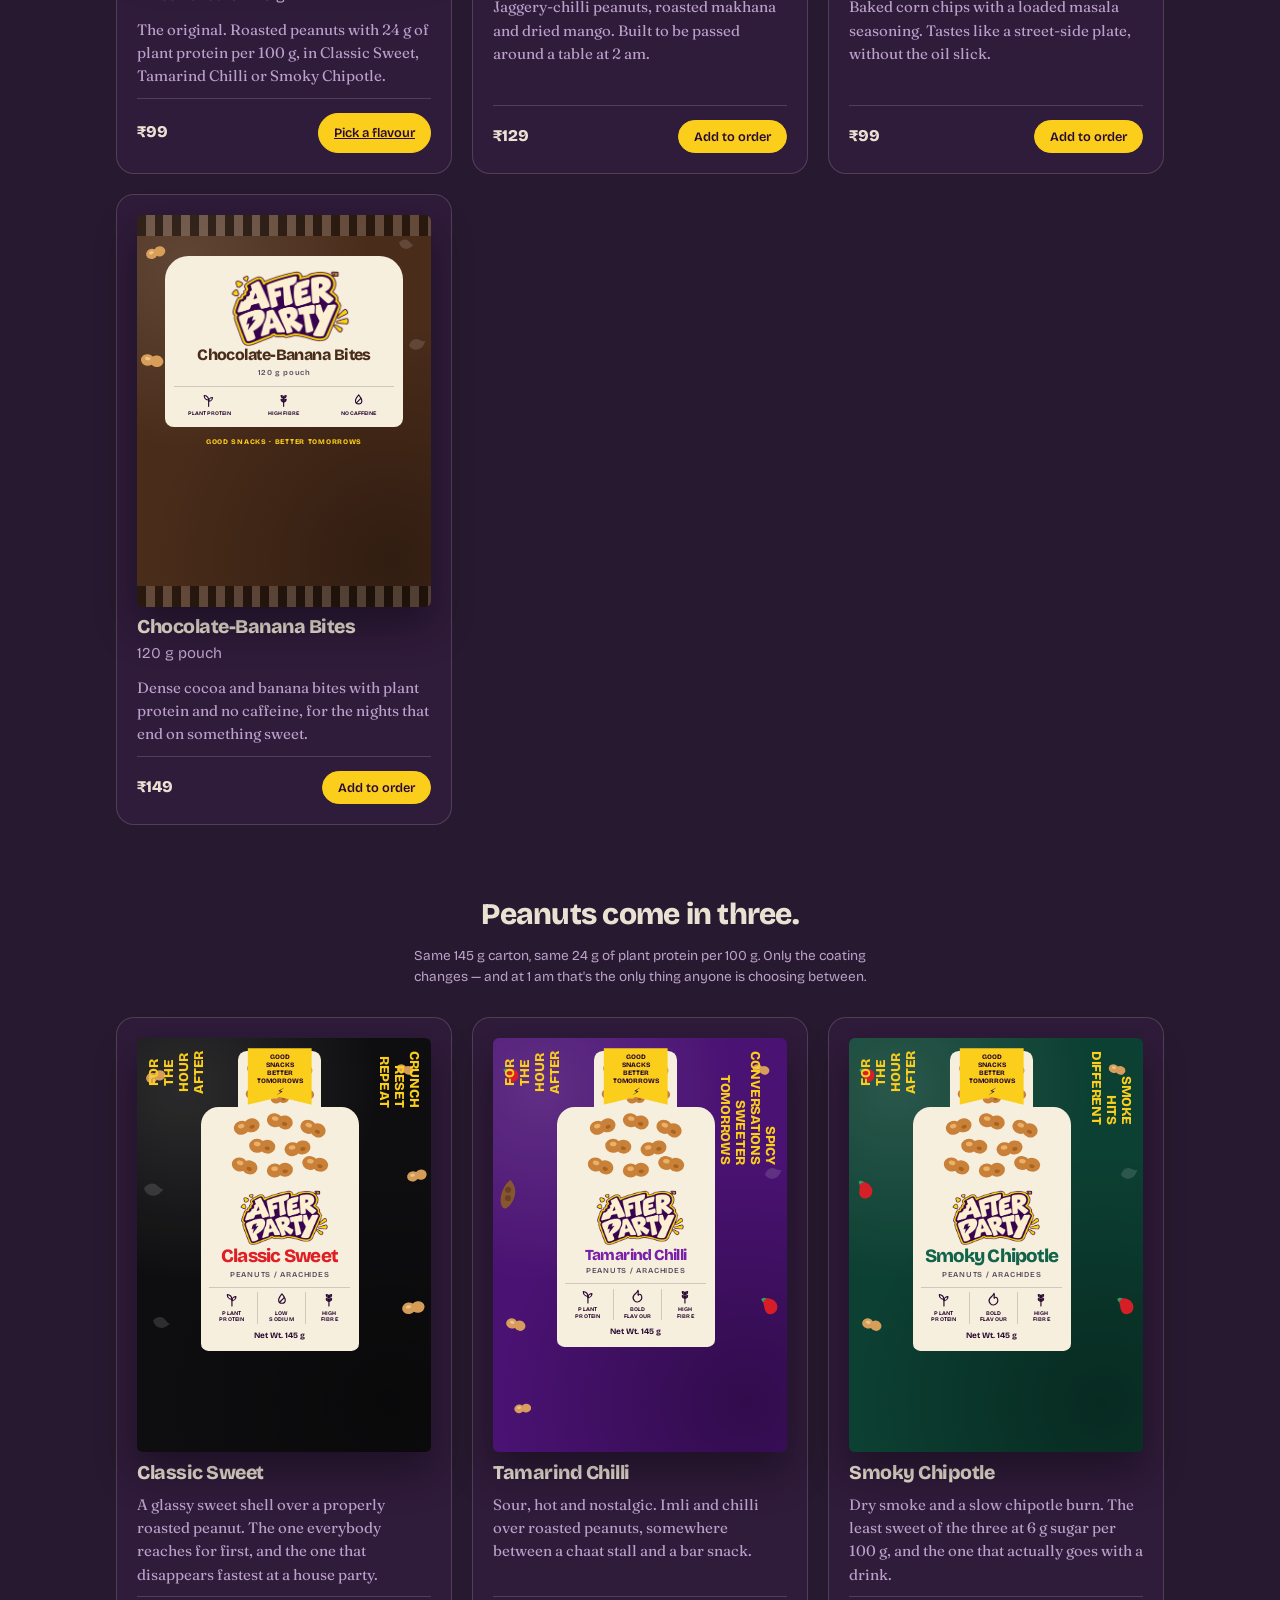
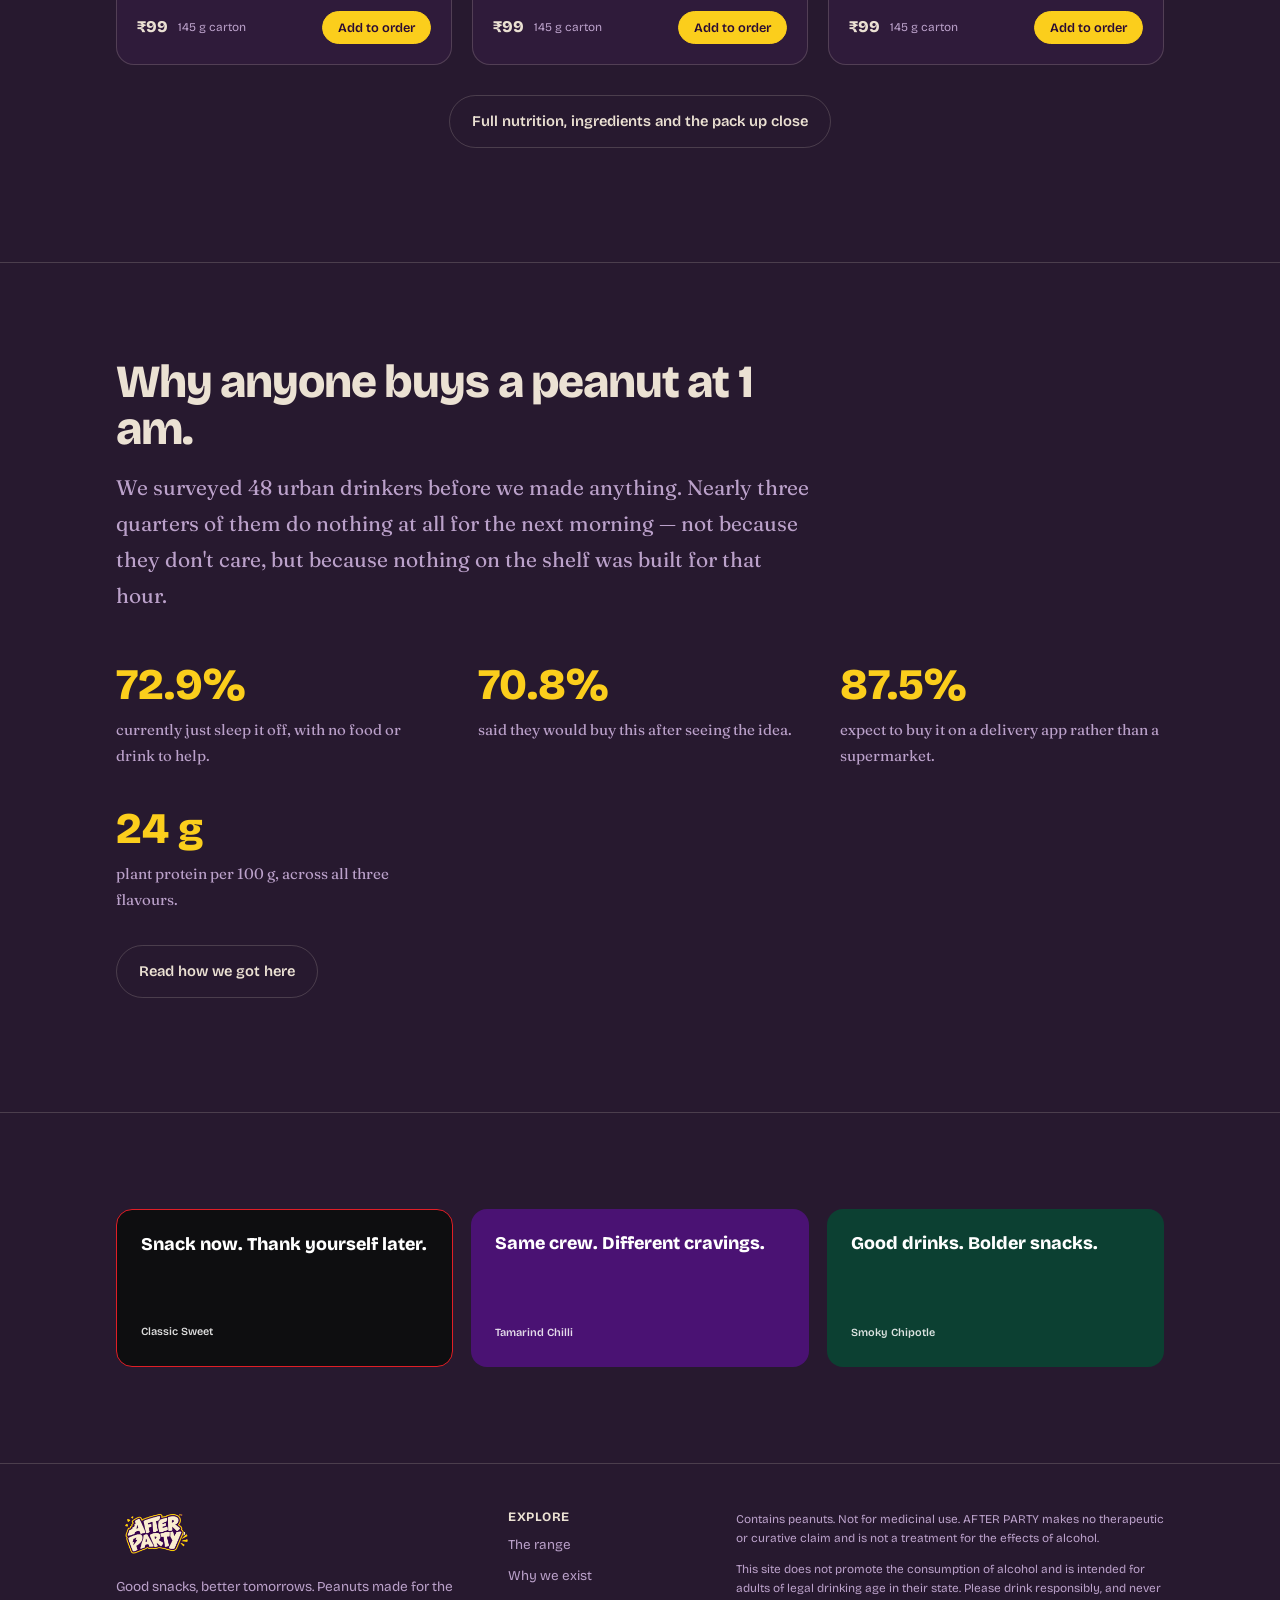
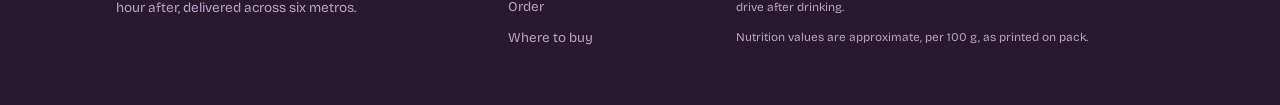
==== commit a622afc4: "Add files via upload" ====
--- a/index.html
+++ b/index.html
@@ -23,9 +23,8 @@
     <nav>
       <a href="index.html" aria-current="page">Home</a>
       <a href="product.html">The range</a>
-      <a href="product.html#pack">The pack</a>
       <a href="story.html">Why we exist</a>
-      <a href="index.html#stockists">Where to buy</a>
+      <a href="stockists.html">Where to buy</a>
     </nav>
     <div class="dial">
       <div class="dialtrack">
@@ -81,55 +80,6 @@
   </div>
 </section>
 
-<section class="sec" id="stockists">
-  <div class="wrap">
-    <div class="availwrap">
-      <div class="availgrid">
-        <div>
-          <p class="availquote">"The party's over. The cravings aren't."<span>Now just a few taps away.</span></p>
-          <p class="lede" style="margin-top:22px">We're stocked in the dark stores that serve the nightlife corridors of six metros, weighted to late-night hours. Search AFTER PARTY on any of these and it lands in about ten minutes.</p>
-          <div class="retailers">
-            <a class="retailer" style="--rc:#F8CB46;--rt:#1A1A1A" href="https://blinkit.com" target="_blank" rel="noopener">
-              <span class="rlogo"><svg viewBox="0 0 24 24" fill="currentColor"><path d="M13 2 4 14h6l-1 8 9-12h-6z"/></svg>blinkit</span>
-              <b>Blinkit</b><span>10-minute delivery</span><span class="go">Search AFTER PARTY →</span>
-            </a>
-            <a class="retailer" style="--rc:#7B2FF7;--rt:#ffffff" href="https://www.zeptonow.com" target="_blank" rel="noopener">
-              <span class="rlogo">Zepto</span>
-              <b>Zepto</b><span>10-minute delivery</span><span class="go">Search AFTER PARTY →</span>
-            </a>
-            <a class="retailer" style="--rc:#FC8019;--rt:#ffffff" href="https://www.swiggy.com/instamart" target="_blank" rel="noopener">
-              <span class="rlogo">Instamart</span>
-              <b>Swiggy Instamart</b><span>15-minute delivery</span><span class="go">Search AFTER PARTY →</span>
-            </a>
-            <a class="retailer" style="--rc:#84C225;--rt:#ffffff" href="https://www.bigbasket.com" target="_blank" rel="noopener">
-              <span class="rlogo">bigbasket</span>
-              <b>BigBasket</b><span>Same-day slots</span><span class="go">Search AFTER PARTY →</span>
-            </a>
-          </div>
-          <p class="small" style="margin-top:20px">Prefer to stock up? Ordering direct gets you the Trio and the House Party Pack, which the apps don't carry.</p>
-          <p style="margin-top:10px"><a class="btn" href="order.html">Order direct</a></p>
-        </div>
-
-        <div>
-          <div class="phone" aria-hidden="true">
-            <div class="screen">
-              <div class="statusbar"><b>1:47</b><span>9% battery</span></div>
-              <div class="appbar">Delivery in 9 min<em>● open now</em></div>
-              <div class="searchfield">after party peanuts</div>
-              <div class="applist">
-                <div class="appcard hit"><div class="cartbox" data-mini="tam"></div><b>Tamarind Chilli</b><span>145 g · ₹99</span><div class="buy">ADD</div></div>
-                <div class="appcard hit"><div class="cartbox" data-mini="smoky"></div><b>Smoky Chipotle</b><span>145 g · ₹99</span><div class="buy">ADD</div></div>
-              </div>
-              <div class="appfoot"><span>2 items in cart</span><b>₹198</b></div>
-            </div>
-          </div>
-          <p class="capt">Quick commerce, dark store, nightlife corridor</p>
-        </div>
-      </div>
-    </div>
-  </div>
-</section>
-
 <section class="sec">
   <div class="wrap">
     <div class="head">
@@ -168,10 +118,9 @@
       <h4>EXPLORE</h4>
       <ul>
         <li><a href="product.html">The range</a></li>
-        <li><a href="product.html#pack">The pack</a></li>
         <li><a href="story.html">Why we exist</a></li>
         <li><a href="order.html">Order</a></li>
-        <li><a href="index.html#stockists">Where to buy</a></li>
+        <li><a href="stockists.html">Where to buy</a></li>
       </ul>
     </div>
     <div class="legal">
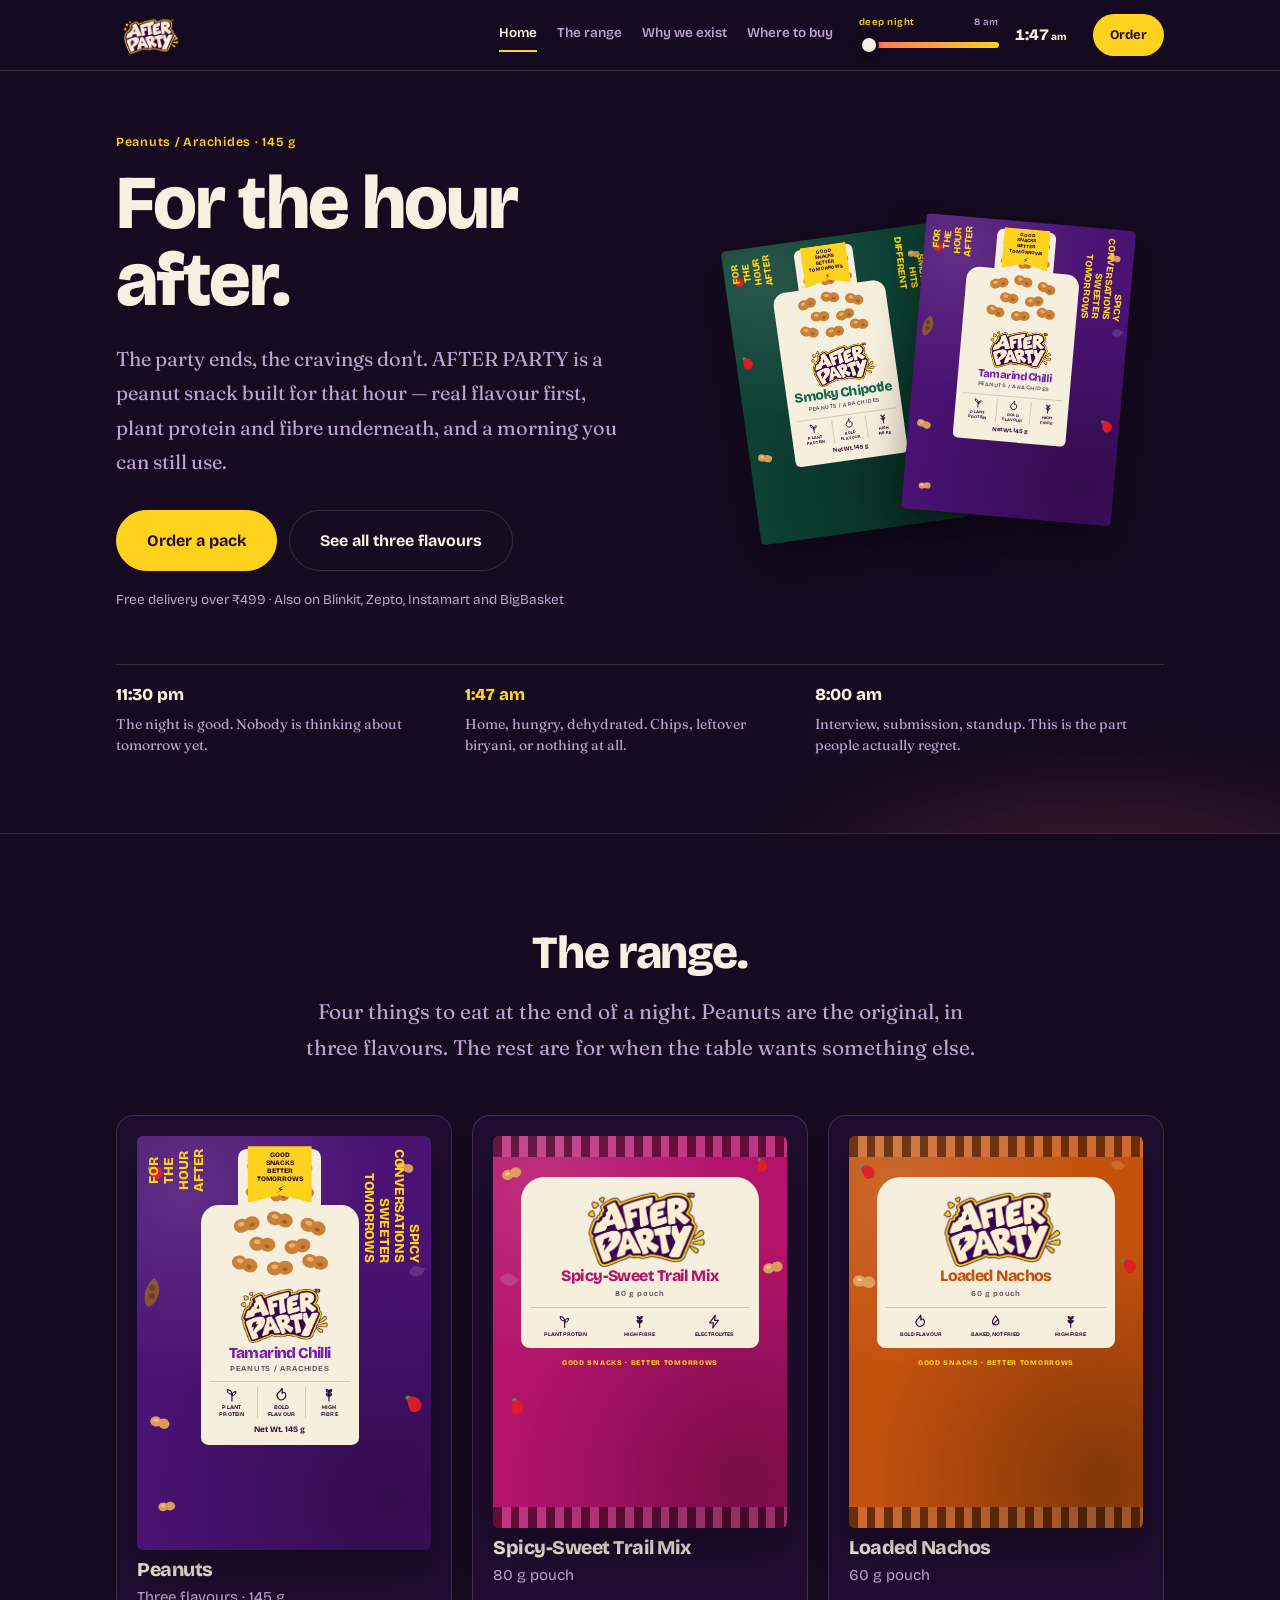
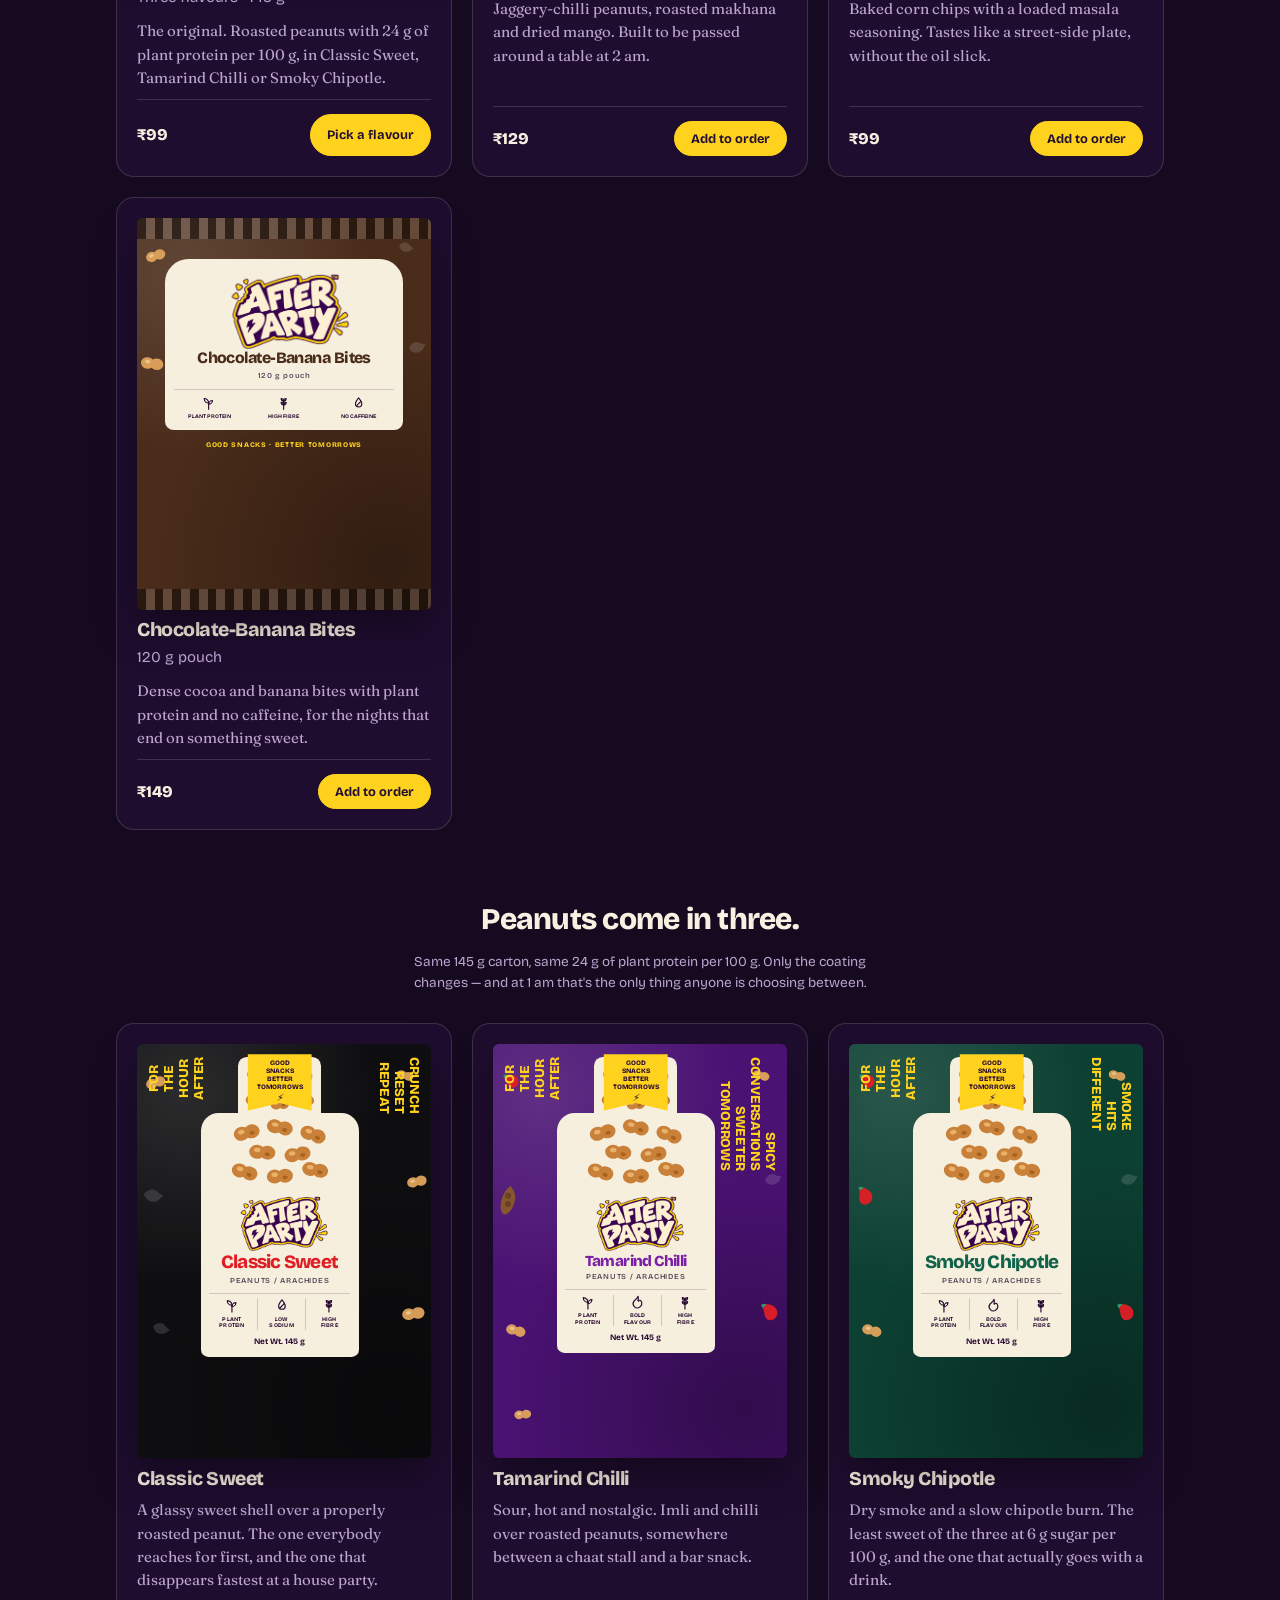
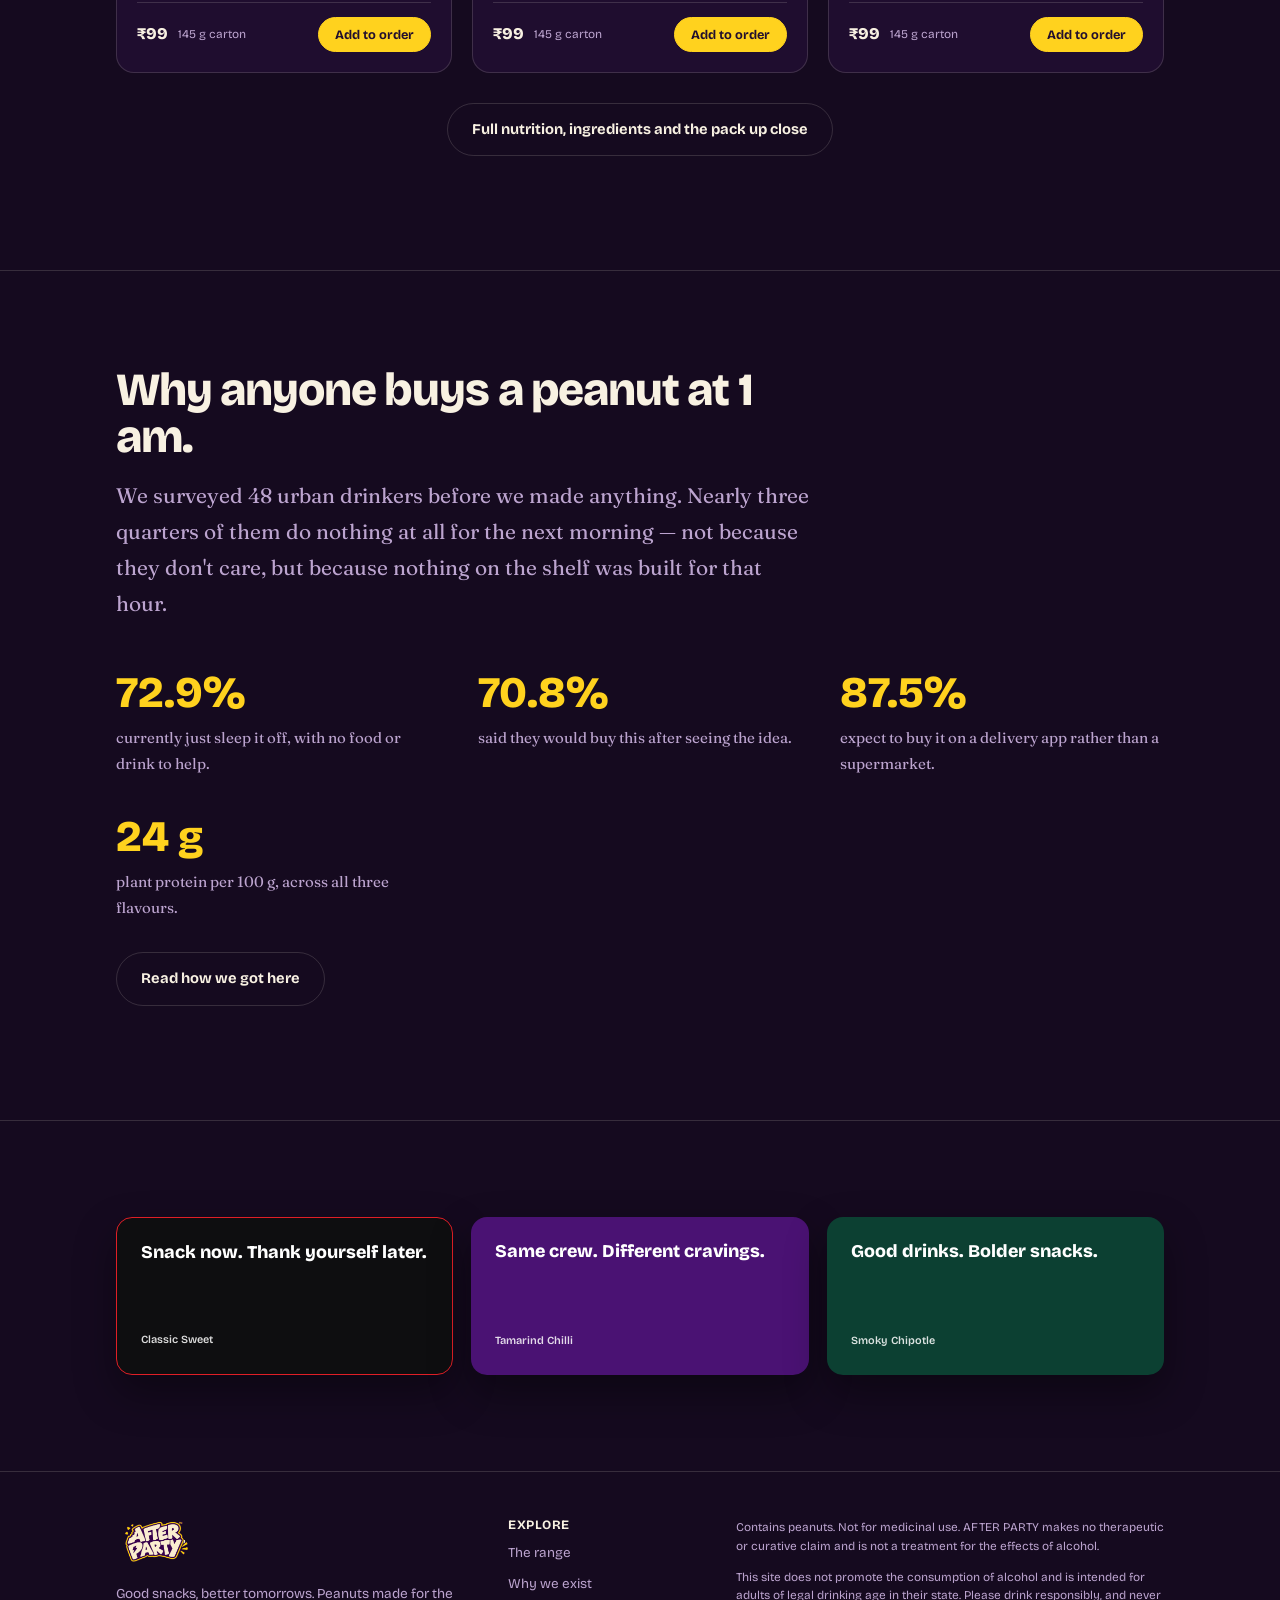
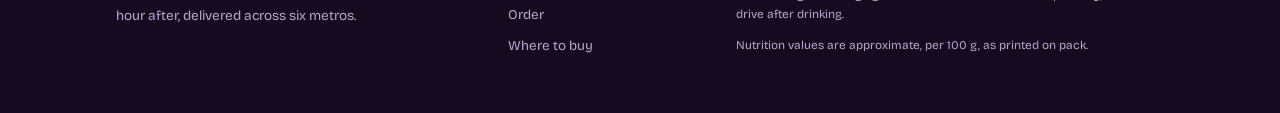
==== commit 8a8ed5e6: "Add files via upload" ====
--- a/index.html
+++ b/index.html
@@ -28,8 +28,9 @@
     </nav>
     <div class="dial">
       <div class="dialtrack">
-        <div class="cap"><span>night</span><span>morning</span></div>
-        <input id="time" type="range" min="0" max="100" value="6" step="1" aria-label="Move the night forward to the morning after" />
+        <div class="cap"><span id="dialcap">deep night</span><span>8 am</span></div>
+        <input id="time" type="range" min="0" max="3" value="0" step="1" list="timestops" aria-label="Move the night forward to the morning after" />
+        <datalist id="timestops"><option value="0"></option><option value="1"></option><option value="2"></option><option value="3"></option></datalist>
       </div>
       <div class="clock" id="clock">1:47<span style="font-size:.62em"> am</span></div>
     </div>
--- a/styles.css
+++ b/styles.css
@@ -1,61 +1,86 @@
 /* ============ AFTER PARTY — shared styles ============ */
 :root{
-  --bg:#1A0B24; --surface:#2A1038; --text:#F7EFDD; --muted:#C0A6CF;
-  --accent:#FFD21E; --accent2:#FF5A5F; --line:rgba(247,239,221,.16);
+  /* palette tokens — rewritten live by the time dial (see initDial in app.js) */
+  --bg:#150A1F;
+  --surface:#241035;
+  --text:#F8F1E2;
+  --muted:#BCA4CF;
+  --accent:#FFD21E;        /* fills: buttons, chips */
+  --accent-ink:#FFD21E;    /* accent used AS TEXT on --bg / --surface */
+  --on-accent:#23102E;     /* text sitting ON an accent fill */
+  --accent2:#FF6B6B;
+  --line:rgba(248,241,226,.15);
+  --shadow:0 18px 40px rgba(0,0,0,.38);
+
+  --card:color-mix(in srgb, var(--surface) 74%, transparent);
+  --field:color-mix(in srgb, var(--surface) 88%, transparent);
   --wrap:1160px; --gut:clamp(20px,5vw,56px); --r:18px; --ink:#2A0B33;
   --display:"Bricolage Grotesque", system-ui, sans-serif;
   --body:"Fraunces", Georgia, serif;
 }
+[id]{scroll-margin-top:96px}
 *{box-sizing:border-box}
 html{scroll-behavior:smooth; -webkit-text-size-adjust:100%}
 @media (prefers-reduced-motion:reduce){ html{scroll-behavior:auto} *{animation:none !important; transition-duration:.001ms !important} }
 body{margin:0; background:var(--bg); color:var(--text); font-family:var(--body);
      font-size:clamp(16px,1.02vw + 13px,18px); line-height:1.72; overflow-x:hidden;
-     transition:background-color .18s linear, color .18s linear}
+     transition:background-color .45s ease, color .45s ease}
 h1,h2,h3,h4,.d{font-family:var(--display); line-height:1.02; letter-spacing:-.025em; font-weight:800; margin:0}
 p{margin:0 0 1em} a{color:inherit}
 img{max-width:100%}
-::selection{background:var(--accent); color:var(--ink)}
-:focus-visible{outline:3px solid var(--accent); outline-offset:3px; border-radius:6px}
+::selection{background:var(--accent); color:var(--on-accent)}
+:focus-visible{outline:3px solid var(--accent-ink); outline-offset:3px; border-radius:8px}
 .wrap{max-width:var(--wrap); margin-inline:auto; padding-inline:var(--gut)}
 .sec{padding-block:clamp(60px,7.5vw,110px); border-top:1px solid var(--line)}
 .sec.first{border-top:0}
 .lede{font-size:clamp(17px,1.1vw + 14px,21px); color:var(--muted); max-width:62ch}
 .small{font-size:.85rem; line-height:1.55; font-family:var(--display); font-weight:400; color:var(--muted)}
-.hint{font-family:var(--display); font-weight:600; font-size:.74rem; letter-spacing:.04em; color:var(--accent)}
+.hint{font-family:var(--display); font-weight:600; font-size:.78rem; letter-spacing:.06em; color:var(--accent-ink); text-transform:none}
 .head{max-width:58ch; margin-bottom:clamp(28px,4vw,50px)}
 .head h2{font-size:clamp(28px,3.6vw,46px); margin-bottom:16px}
 .center{text-align:center; margin-inline:auto}
 
 /* ---------- header ---------- */
-header{position:sticky; top:0; z-index:50; background:color-mix(in srgb, var(--bg) 90%, transparent);
-       backdrop-filter:blur(14px) saturate(1.2); border-bottom:1px solid var(--line)}
+header{position:sticky; top:0; z-index:50; background:color-mix(in srgb, var(--bg) 92%, transparent);
+       backdrop-filter:blur(16px) saturate(1.3); border-bottom:1px solid var(--line);
+       transition:background-color .45s ease, border-color .45s ease}
 .bar{display:flex; align-items:center; gap:clamp(10px,2.4vw,26px); min-height:70px}
 .mark{display:flex; align-items:center; text-decoration:none; flex:none}
 .mark img{height:38px; width:auto; display:block}
 nav{display:flex; gap:20px; margin-left:auto}
 nav a{font-family:var(--display); font-weight:600; font-size:.84rem; text-decoration:none; color:var(--muted); padding:4px 0; border-bottom:2px solid transparent; white-space:nowrap}
-nav a:hover{color:var(--text); border-bottom-color:var(--accent)}
-nav a[aria-current=page]{color:var(--text); border-bottom-color:var(--accent)}
-.cartlink{font-family:var(--display); font-weight:700; font-size:.82rem; text-decoration:none; padding:9px 16px;
-  border-radius:99px; background:var(--accent); color:var(--ink); white-space:nowrap; flex:none}
-.cartlink:hover{filter:brightness(1.06)}
-@media (max-width:1040px){ nav{display:none} .bar{justify-content:space-between} }
+nav a:hover{color:var(--text); border-bottom-color:var(--accent-ink)}
+nav a[aria-current=page]{color:var(--text); border-bottom-color:var(--accent-ink)}
+.cartlink{font-family:var(--display); font-weight:700; font-size:.82rem; text-decoration:none; padding:10px 17px;
+  border-radius:99px; background:var(--accent); color:var(--on-accent); white-space:nowrap; flex:none;
+  transition:background-color .45s ease, color .45s ease, transform .12s ease}
+.cartlink:hover{transform:translateY(-1px)}
+@media (max-width:1040px){
+  .bar{flex-wrap:wrap; padding-block:10px; row-gap:8px}
+  nav{order:3; width:100%; margin-left:0; gap:6px; overflow-x:auto; padding-bottom:2px; -webkit-overflow-scrolling:touch; scrollbar-width:none}
+  nav::-webkit-scrollbar{display:none}
+  nav a{border-bottom:0; padding:7px 13px; border-radius:99px; border:1px solid var(--line); font-size:.78rem}
+  nav a[aria-current=page]{background:var(--accent); color:var(--on-accent); border-color:var(--accent)}
+  .dial{margin-left:auto}
+}
 
 /* ---------- buttons ---------- */
-.btn{display:inline-block; font-family:var(--display); font-weight:600; font-size:.92rem; text-decoration:none;
-     padding:13px 22px; border-radius:99px; border:1.5px solid var(--accent); background:var(--accent);
-     color:var(--ink); cursor:pointer; transition:transform .12s ease}
+.btn{display:inline-block; font-family:var(--display); font-weight:700; font-size:.92rem; text-decoration:none;
+     padding:13px 24px; border-radius:99px; border:1.5px solid var(--accent); background:var(--accent);
+     color:var(--on-accent); cursor:pointer;
+     transition:transform .12s ease, background-color .45s ease, color .45s ease, border-color .45s ease}
 .btn:hover{transform:translateY(-2px)}
 .btn.ghost{background:transparent; color:var(--text); border-color:var(--line)}
-.btn.ghost:hover{border-color:var(--accent)}
+.btn.ghost:hover{border-color:var(--accent-ink); color:var(--accent-ink)}
 .btn.big{font-size:1rem; padding:16px 30px}
 .cta{display:flex; flex-wrap:wrap; gap:12px; margin-top:30px}
 
 /* ============ CARTON ============ */
 .cartbox{container-type:inline-size; width:100%}
 .cart{position:relative; width:100%; border-radius:2cqw; overflow:hidden; color:#fff;
-      font-family:var(--display); background:var(--fbg); box-shadow:0 18px 40px rgba(0,0,0,.38);
+      /* the pack is printed artwork: it keeps brand colours whatever the page theme does */
+      --accent:#FFD21E; --accent-ink:#FFD21E; --ink:#2A0B33; --on-accent:#2A0B33;
+      font-family:var(--display); background:var(--fbg); box-shadow:var(--shadow);
       transition:transform .25s cubic-bezier(.2,.8,.3,1)}
 .cart::before{content:""; position:absolute; inset:0; z-index:0; background:
    radial-gradient(circle at 16% 12%, rgba(255,255,255,.12), transparent 44%),
@@ -136,12 +161,12 @@
 .pclaims{display:flex; justify-content:space-between; gap:1cqw; margin-top:2.4cqw; padding-top:1.8cqw; border-top:.3cqw solid rgba(42,11,51,.18)}
 .pclaims span{display:flex; flex-direction:column; align-items:center; gap:.8cqw; width:32%; font-size:1.85cqw; font-weight:700; line-height:1.2; color:var(--ink)}
 .pclaims svg{width:5.2cqw; height:5.2cqw}
-.pfoot{font-size:2.4cqw; font-weight:800; letter-spacing:.1em; color:var(--accent); padding:3cqw 0}
+.pfoot{font-size:2.4cqw; font-weight:800; letter-spacing:.1em; color:#FFD21E; padding:3cqw 0}
 
 /* ---------- retailer buttons ---------- */
 .retailers{display:grid; grid-template-columns:repeat(auto-fit,minmax(150px,1fr)); gap:14px; margin-top:26px}
 .retailer{display:flex; flex-direction:column; gap:10px; text-decoration:none; padding:18px; border-radius:16px;
-  border:1px solid var(--line); background:color-mix(in srgb, var(--bg) 55%, transparent);
+  border:1px solid var(--line); background:var(--card);
   transition:transform .15s ease, border-color .15s ease, background-color .15s ease}
 .retailer:hover{transform:translateY(-3px); border-color:var(--rc); background:color-mix(in srgb, var(--rc) 12%, transparent)}
 .rlogo{display:flex; align-items:center; justify-content:center; height:46px; border-radius:11px; background:var(--rc); color:var(--rt);
@@ -149,13 +174,15 @@
 .rlogo svg{width:17px; height:17px}
 .retailer b{font-family:var(--display); font-weight:700; font-size:.86rem}
 .retailer span{font-family:var(--display); font-size:.72rem; color:var(--muted)}
-.retailer .go{font-family:var(--display); font-weight:700; font-size:.74rem; color:var(--rc)}
+.retailer .go{font-family:var(--display); font-weight:700; font-size:.74rem; color:var(--accent-ink)}
 
 /* ---------- dial ---------- */
 .dial{display:flex; align-items:center; gap:11px; flex:none}
 .clock{font-family:var(--display); font-weight:800; font-size:1rem; min-width:5.2ch; text-align:right; font-variant-numeric:tabular-nums}
 .dialtrack{width:clamp(84px,11vw,140px); display:flex; flex-direction:column; gap:3px}
-.dialtrack .cap{font-family:var(--display); font-size:.6rem; font-weight:600; letter-spacing:.06em; color:var(--muted); display:flex; justify-content:space-between}
+.dialtrack .cap{font-family:var(--display); font-size:.6rem; font-weight:600; letter-spacing:.05em; color:var(--muted); display:flex; justify-content:space-between; gap:8px; white-space:nowrap}
+.dialtrack .cap #dialcap{color:var(--accent-ink)}
+.dialtrack datalist{display:none}
 @media (max-width:640px){ .dialtrack{width:72px} .clock{font-size:.86rem} .mark img{height:30px} .cartlink{padding:8px 13px; font-size:.76rem} }
 
 /* ---------- hero ---------- */
@@ -176,13 +203,15 @@
 .timeline div{padding:16px 16px 0 0}
 .timeline b{display:block; font-family:var(--display); font-weight:800; font-size:1.05rem}
 .timeline p{margin:4px 0 0; font-size:.88rem; color:var(--muted); line-height:1.5}
-.timeline div:nth-child(2) b{color:var(--accent)}
+.timeline div:nth-child(2) b{color:var(--accent-ink)}
 @media (max-width:620px){ .timeline{grid-template-columns:1fr} .timeline div{border-top:1px solid var(--line); padding-top:12px} .timeline div:first-child{border-top:0} }
 
 /* ---------- sku grid ---------- */
 .skus{display:grid; grid-template-columns:repeat(auto-fit,minmax(255px,1fr)); gap:20px}
 .sku{border:1px solid var(--line); border-radius:var(--r); padding:20px; display:flex; flex-direction:column; gap:10px;
-     background:color-mix(in srgb, var(--surface) 55%, transparent)}
+     background:var(--card)}
+.sku{transition:border-color .2s ease, transform .2s ease}
+.sku:hover{border-color:color-mix(in srgb, var(--accent-ink) 45%, var(--line))}
 .sku:hover .cart{transform:translateY(-6px) rotate(-1.5deg)}
 .sku.shake .cart{animation:wob .5s ease}
 @keyframes wob{0%{transform:translateY(-6px) rotate(-1.5deg)}30%{transform:translateY(-13px) rotate(5deg)}
@@ -193,16 +222,17 @@
 .meter li{display:flex; align-items:center; gap:10px; font-family:var(--display); font-weight:600; font-size:.78rem; color:var(--muted)}
 .meter li span{margin-left:auto; display:flex; gap:4px}
 .meter i{width:7px; height:7px; border-radius:50%; background:color-mix(in srgb, var(--text) 16%, transparent)}
-.meter i.on{background:var(--accent)}
+.meter i.on{background:var(--accent-ink)}
 .sku .price{margin-top:auto; font-family:var(--display); font-weight:800; font-size:1.02rem; padding-top:14px;
             border-top:1px solid var(--line); display:flex; align-items:center; gap:10px; flex-wrap:wrap}
 .sku .price small{font-weight:400; font-size:.74rem; color:var(--muted)}
-.add{margin-left:auto; font-family:var(--display); font-weight:600; font-size:.8rem; cursor:pointer; padding:8px 15px;
-     border-radius:99px; border:1.5px solid var(--accent); background:var(--accent); color:var(--ink)}
-.add:hover{filter:brightness(1.07)}
+.add{margin-left:auto; font-family:var(--display); font-weight:700; font-size:.8rem; cursor:pointer; padding:9px 16px; text-decoration:none;
+     border-radius:99px; border:1.5px solid var(--accent); background:var(--accent); color:var(--on-accent);
+     transition:transform .12s ease, background-color .45s ease, color .45s ease}
+.add:hover{transform:translateY(-1px)}
 .switch{display:inline-flex; padding:4px; border:1px solid var(--line); border-radius:99px; gap:4px; margin-bottom:26px}
 .switch button{font-family:var(--display); font-weight:600; font-size:.85rem; padding:9px 18px; border-radius:99px; border:0; cursor:pointer; background:transparent; color:var(--muted)}
-.switch button[aria-pressed=true]{background:var(--accent); color:var(--ink)}
+.switch button[aria-pressed=true]{background:var(--accent); color:var(--on-accent)}
 
 /* ---------- pack explorer ---------- */
 .explorer{display:grid; grid-template-columns:minmax(0,.95fr) minmax(0,1.05fr); gap:clamp(24px,5vw,54px); align-items:center}
@@ -214,27 +244,27 @@
 .faces{display:flex; flex-wrap:wrap; gap:6px; margin:22px 0 18px}
 .faces button{font-family:var(--display); font-weight:600; font-size:.78rem; padding:7px 13px; border-radius:99px;
               border:1px solid var(--line); background:transparent; color:var(--muted); cursor:pointer}
-.faces button[aria-pressed=true]{color:var(--ink); background:var(--accent); border-color:var(--accent)}
+.faces button[aria-pressed=true]{color:var(--on-accent); background:var(--accent); border-color:var(--accent)}
 .facenote{font-size:.95rem; color:var(--muted); min-height:3.4em}
 input[type=range]{-webkit-appearance:none; appearance:none; width:100%; height:22px; background:transparent; margin:0; cursor:grab}
 input[type=range]::-webkit-slider-runnable-track{height:6px; border-radius:99px; background:linear-gradient(90deg,var(--accent2),var(--accent))}
 input[type=range]::-moz-range-track{height:6px; border-radius:99px; background:linear-gradient(90deg,var(--accent2),var(--accent))}
-input[type=range]::-webkit-slider-thumb{-webkit-appearance:none; width:20px; height:20px; border-radius:50%; background:var(--text); border:3px solid var(--bg); margin-top:-7px}
+input[type=range]::-webkit-slider-thumb{-webkit-appearance:none; width:20px; height:20px; border-radius:50%; background:var(--text); border:3px solid var(--bg); margin-top:-7px; box-shadow:0 1px 6px rgba(0,0,0,.25)}
 input[type=range]::-moz-range-thumb{width:20px; height:20px; border-radius:50%; background:var(--text); border:3px solid var(--bg)}
 
 /* ---------- availability ---------- */
-.availwrap{background:color-mix(in srgb, var(--surface) 60%, transparent); border:1px solid var(--line); border-radius:26px;
+.availwrap{background:var(--card); border:1px solid var(--line); border-radius:26px;
   padding:clamp(26px,4vw,48px)}
 .availquote{font-family:var(--display); font-weight:800; font-size:clamp(24px,3.4vw,42px); letter-spacing:-.03em; line-height:1.08; max-width:18ch}
-.availquote span{display:block; color:var(--accent); font-size:.66em; margin-top:10px; letter-spacing:-.02em}
+.availquote span{display:block; color:var(--accent-ink); font-size:.66em; margin-top:10px; letter-spacing:-.02em}
 .platforms{display:flex; flex-wrap:wrap; gap:10px; margin-top:26px}
 .plat{display:flex; align-items:center; gap:9px; font-family:var(--display); font-weight:700; font-size:.88rem;
-  padding:11px 18px; border-radius:99px; border:1px solid var(--line); background:color-mix(in srgb, var(--bg) 55%, transparent)}
+  padding:11px 18px; border-radius:99px; border:1px solid var(--line); background:var(--card)}
 .plat i{width:11px; height:11px; border-radius:3px; display:block}
 .availgrid{display:grid; grid-template-columns:minmax(0,1fr) minmax(0,300px); gap:clamp(24px,4vw,48px); align-items:center}
 @media (max-width:860px){ .availgrid{grid-template-columns:1fr} }
 .phone{width:100%; max-width:300px; margin-inline:auto; border-radius:38px; padding:10px; background:#0C0913;
-  border:1px solid rgba(255,255,255,.14); box-shadow:0 26px 60px rgba(0,0,0,.45)}
+  border:1px solid rgba(255,255,255,.14); box-shadow:var(--shadow)}
 .screen{background:#151021; border-radius:29px; overflow:hidden; color:#EFE7FB; font-family:var(--display); font-size:.8rem}
 .statusbar{display:flex; justify-content:space-between; padding:9px 18px 4px; font-size:.68rem; font-weight:600; color:#B9A9D6}
 .statusbar b{font-weight:800; color:#EFE7FB}
@@ -257,66 +287,69 @@
 .pick{display:grid; gap:14px}
 .pickrow{display:grid; grid-template-columns:78px minmax(0,1fr) auto; gap:16px; align-items:center;
   border:1px solid var(--line); border-radius:var(--r); padding:16px;
-  background:color-mix(in srgb, var(--surface) 50%, transparent)}
+  background:var(--card)}
 .pickrow h3{font-size:1.06rem; margin-bottom:3px}
 .pickrow p{margin:0; font-size:.85rem; color:var(--muted); line-height:1.45}
 .qty{display:flex; align-items:center; gap:4px; border:1px solid var(--line); border-radius:99px; padding:4px}
 .qty button{width:30px; height:30px; border-radius:50%; border:0; cursor:pointer; background:transparent; color:var(--text);
   font-family:var(--display); font-weight:800; font-size:1rem; line-height:1}
-.qty button:hover{background:var(--accent); color:var(--ink)}
+.qty button:hover{background:var(--accent); color:var(--on-accent)}
 .qty output{min-width:2.2ch; text-align:center; font-family:var(--display); font-weight:800; font-variant-numeric:tabular-nums}
-.summary{border:1px solid var(--line); border-radius:var(--r); padding:24px; position:sticky; top:92px;
-  background:color-mix(in srgb, var(--surface) 62%, transparent)}
+.summary{border:1px solid var(--line); border-radius:var(--r); padding:26px; position:sticky; top:100px; box-shadow:var(--shadow);
+  background:var(--card)}
 .sumline{display:flex; justify-content:space-between; gap:12px; font-family:var(--display); font-size:.9rem; padding:7px 0; color:var(--muted)}
 .sumline.tot{font-size:1.16rem; font-weight:800; color:var(--text); border-top:1px solid var(--line); margin-top:8px; padding-top:14px}
 .summary .btn{width:100%; text-align:center; margin-top:16px}
 .freebar{height:7px; border-radius:99px; background:color-mix(in srgb, var(--text) 12%, transparent); overflow:hidden; margin:6px 0 10px}
-.freebar i{display:block; height:100%; background:var(--accent); width:0; transition:width .35s ease}
+.freebar i{display:block; height:100%; background:var(--accent-ink); width:0; transition:width .35s ease}
 .fields{display:grid; gap:12px; margin-top:20px}
 .fields label{font-family:var(--display); font-weight:600; font-size:.78rem; color:var(--muted); display:block; margin-bottom:4px}
 .fields input, .fields textarea{width:100%; font-family:var(--body); font-size:.95rem; color:var(--text);
-  background:color-mix(in srgb, var(--bg) 70%, transparent); border:1px solid var(--line); border-radius:12px; padding:11px 13px}
+  background:var(--field); border:1px solid var(--line); border-radius:12px; padding:12px 14px;
+  transition:background-color .45s ease, color .45s ease, border-color .15s ease}
+.fields input::placeholder, .fields textarea::placeholder{color:var(--muted); opacity:.75}
+.fields input:focus, .fields textarea:focus{border-color:var(--accent-ink)}
 .fields textarea{min-height:76px; resize:vertical}
 .trust{display:flex; flex-wrap:wrap; gap:14px 26px; margin-top:26px; font-family:var(--display); font-size:.8rem; color:var(--muted)}
 
 /* ---------- misc blocks ---------- */
 .grid2{display:grid; grid-template-columns:repeat(auto-fit,minmax(250px,1fr)); gap:clamp(20px,3vw,40px)}
-.stat b{display:block; font-family:var(--display); font-weight:800; font-size:clamp(30px,3.4vw,44px); line-height:1.05; color:var(--accent)}
+.stat b{display:block; font-family:var(--display); font-weight:800; font-size:clamp(30px,3.4vw,44px); line-height:1.05; color:var(--accent-ink)}
 .stat p{margin:8px 0 0; font-size:.94rem; color:var(--muted); max-width:34ch}
 .bars{display:grid; gap:18px; max-width:640px}
 .bar b{font-family:var(--display); font-weight:600; font-size:.9rem; display:flex; justify-content:space-between; gap:12px; margin-bottom:7px}
 .bar b span{color:var(--muted); font-variant-numeric:tabular-nums}
 .track{height:10px; border-radius:99px; background:color-mix(in srgb, var(--text) 10%, transparent); overflow:hidden}
 .fill{height:100%; width:0; border-radius:99px; background:var(--accent2); transition:width 1.1s cubic-bezier(.2,.7,.2,1)}
-.bar.lead .fill{background:var(--accent)}
+.bar.lead .fill{background:var(--accent-ink)}
 .in .fill{width:var(--w)}
 .evgrid{display:grid; grid-template-columns:minmax(0,1fr) minmax(0,.85fr); gap:clamp(26px,5vw,58px); align-items:start}
 @media (max-width:880px){ .evgrid{grid-template-columns:1fr} }
-.callout{border-left:3px solid var(--accent); padding:4px 0 4px 22px; font-size:clamp(19px,1.5vw + 14px,26px);
+.callout{border-left:3px solid var(--accent-ink); padding:4px 0 4px 22px; font-size:clamp(19px,1.5vw + 14px,26px);
   line-height:1.35; font-family:var(--display); font-weight:600}
 .callout em{font-family:var(--body); font-style:italic; font-weight:400; display:block; font-size:.62em; color:var(--muted); margin-top:14px; line-height:1.5}
 .maprow{display:grid; grid-template-columns:minmax(0,1.05fr) minmax(0,.95fr); gap:clamp(26px,5vw,54px); align-items:center}
 @media (max-width:880px){ .maprow{grid-template-columns:1fr} }
-.mapbox{border:1px solid var(--line); border-radius:var(--r); padding:14px; background:color-mix(in srgb, var(--surface) 45%, transparent)}
+.mapbox{border:1px solid var(--line); border-radius:var(--r); padding:14px; background:var(--card)}
 .mapbox svg{width:100%; height:auto; display:block}
 .statement{font-size:clamp(18px,1.3vw + 14px,22px); line-height:1.5}
-.mantra{font-family:var(--display); font-weight:800; font-size:clamp(23px,2.5vw,33px); margin-top:24px; color:var(--accent)}
+.mantra{font-family:var(--display); font-weight:800; font-size:clamp(23px,2.5vw,33px); margin-top:24px; color:var(--accent-ink)}
 .mantra span{display:block; color:var(--text); font-size:.62em; font-weight:600; margin-top:8px}
 .segs{display:grid; grid-template-columns:repeat(auto-fit,minmax(240px,1fr)); border:1px solid var(--line); border-radius:var(--r); overflow:hidden}
 .seg{padding:26px; border-right:1px solid var(--line)}
 .seg:last-child{border-right:0}
 @media (max-width:880px){ .seg{border-right:0; border-bottom:1px solid var(--line)} .seg:last-child{border-bottom:0} }
-.seg .tag{font-family:var(--display); font-weight:600; font-size:.74rem; color:var(--accent)}
+.seg .tag{font-family:var(--display); font-weight:700; font-size:.74rem; letter-spacing:.05em; color:var(--accent-ink)}
 .seg h3{font-size:1.18rem; margin:8px 0 10px}
 .seg p{font-size:.93rem; color:var(--muted); margin:0}
 .seg .meta{margin-top:14px; font-family:var(--display); font-size:.8rem; font-weight:600}
 .rows{border-top:1px solid var(--line)}
 .row{display:grid; grid-template-columns:minmax(0,.9fr) minmax(0,1.4fr) minmax(0,1.1fr); gap:20px; padding:20px 0; border-bottom:1px solid var(--line); align-items:baseline}
 .row h4{font-size:1.02rem} .row p{margin:0; font-size:.93rem; color:var(--muted)}
-.row .win2{font-family:var(--display); font-weight:600; font-size:.92rem; color:var(--accent)}
+.row .win2{font-family:var(--display); font-weight:600; font-size:.92rem; color:var(--accent-ink)}
 @media (max-width:760px){ .row{grid-template-columns:1fr; gap:8px} }
 .tiles{display:grid; grid-template-columns:repeat(auto-fit,minmax(215px,1fr)); gap:18px}
-.tile{border-radius:16px; padding:24px; min-height:158px; display:flex; flex-direction:column; justify-content:space-between; font-family:var(--display); color:#fff}
+.tile{border-radius:16px; box-shadow:var(--shadow); padding:24px; min-height:158px; display:flex; flex-direction:column; justify-content:space-between; font-family:var(--display); color:#fff}
 .tile p{font-size:clamp(17px,1.4vw,20px); font-weight:800; line-height:1.15; margin:0}
 .tile span{font-size:.68rem; font-weight:600; opacity:.85}
 .tile.a{background:#0E0E10; border:1px solid #E01E26}
@@ -331,7 +364,7 @@
 footer h4{font-family:var(--display); font-size:.8rem; font-weight:700; color:var(--text); margin-bottom:10px; letter-spacing:.04em}
 footer ul{list-style:none; margin:0; padding:0; display:grid; gap:7px}
 footer ul a{font-family:var(--display); font-size:.84rem; text-decoration:none; color:var(--muted)}
-footer ul a:hover{color:var(--accent)}
+footer ul a:hover{color:var(--accent-ink)}
 .legal{font-family:var(--display); font-size:.74rem; line-height:1.6}
 .skip{position:absolute; left:-999px}
-.skip:focus{left:var(--gut); top:10px; z-index:99; background:var(--accent); color:var(--ink); padding:10px 16px; border-radius:8px; font-family:var(--display)}
+.skip:focus{left:var(--gut); top:10px; z-index:99; background:var(--accent); color:var(--on-accent); padding:10px 16px; border-radius:8px; font-family:var(--display)}
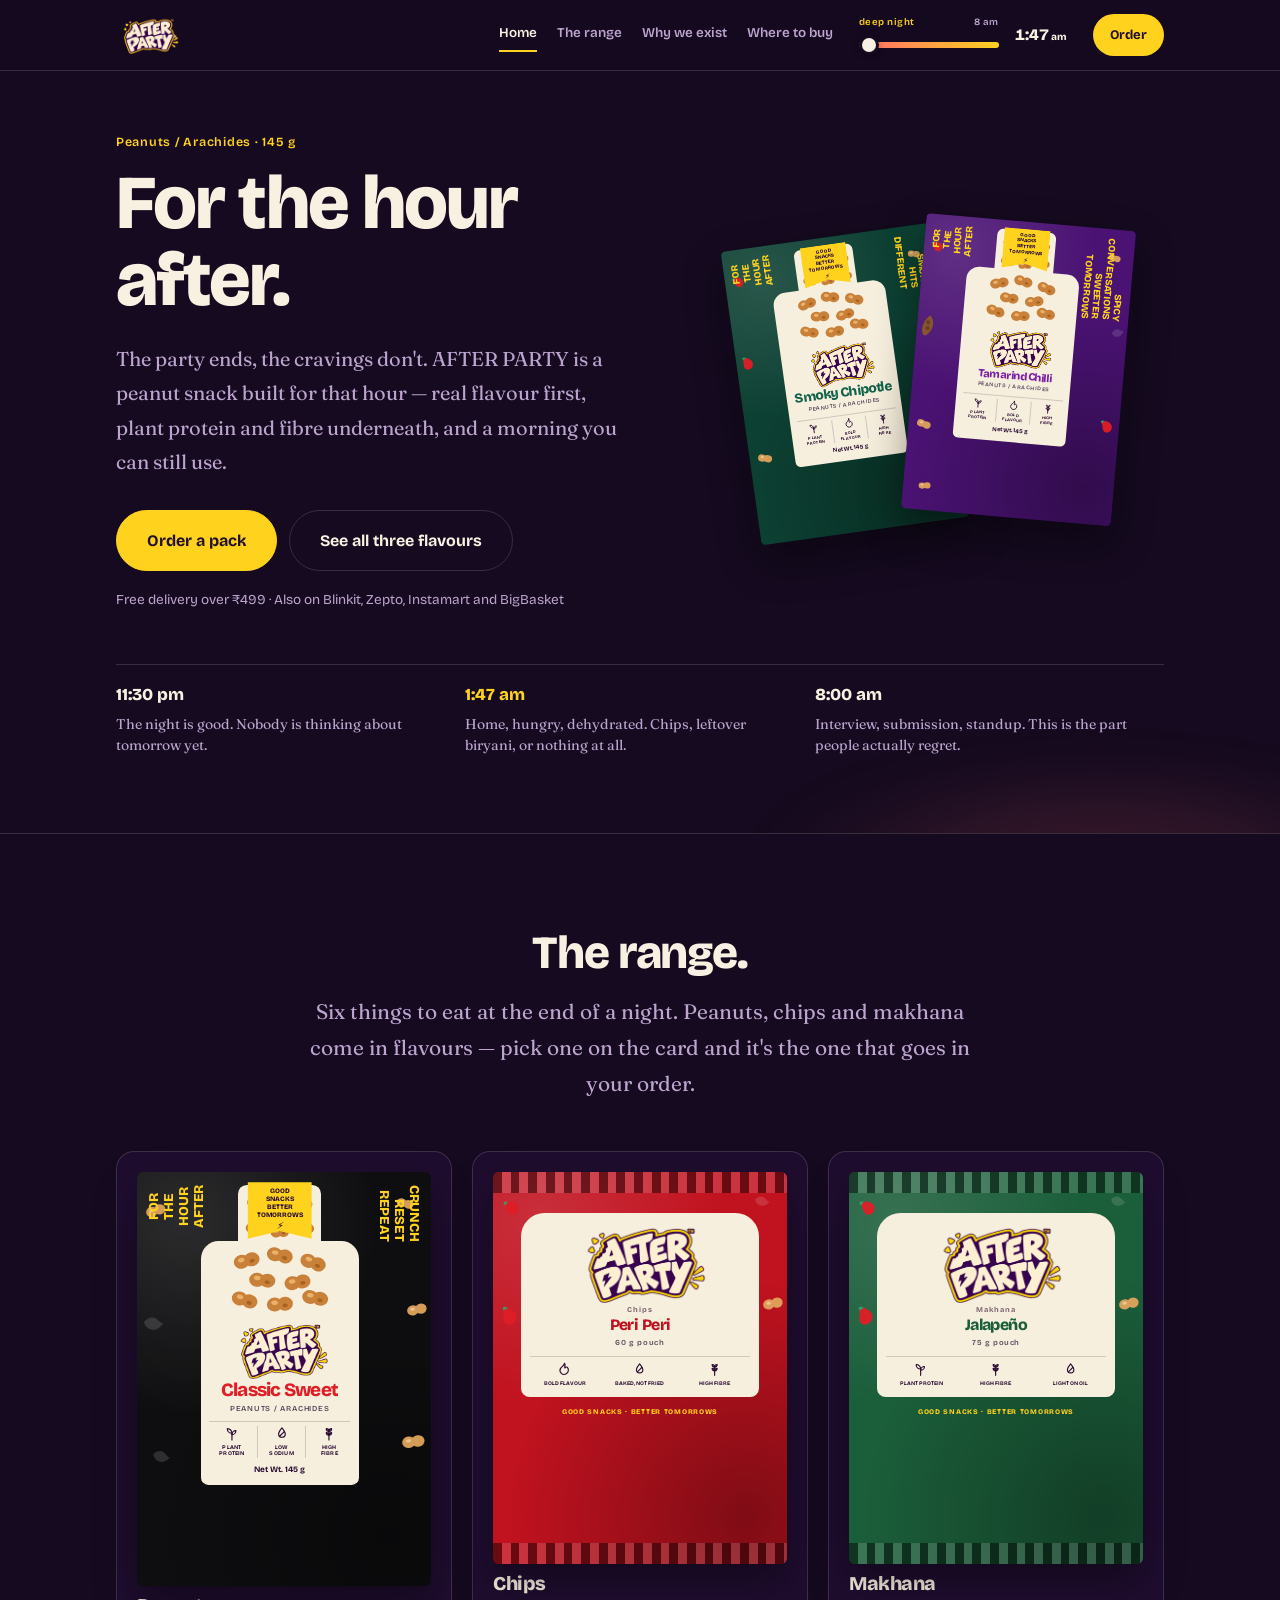
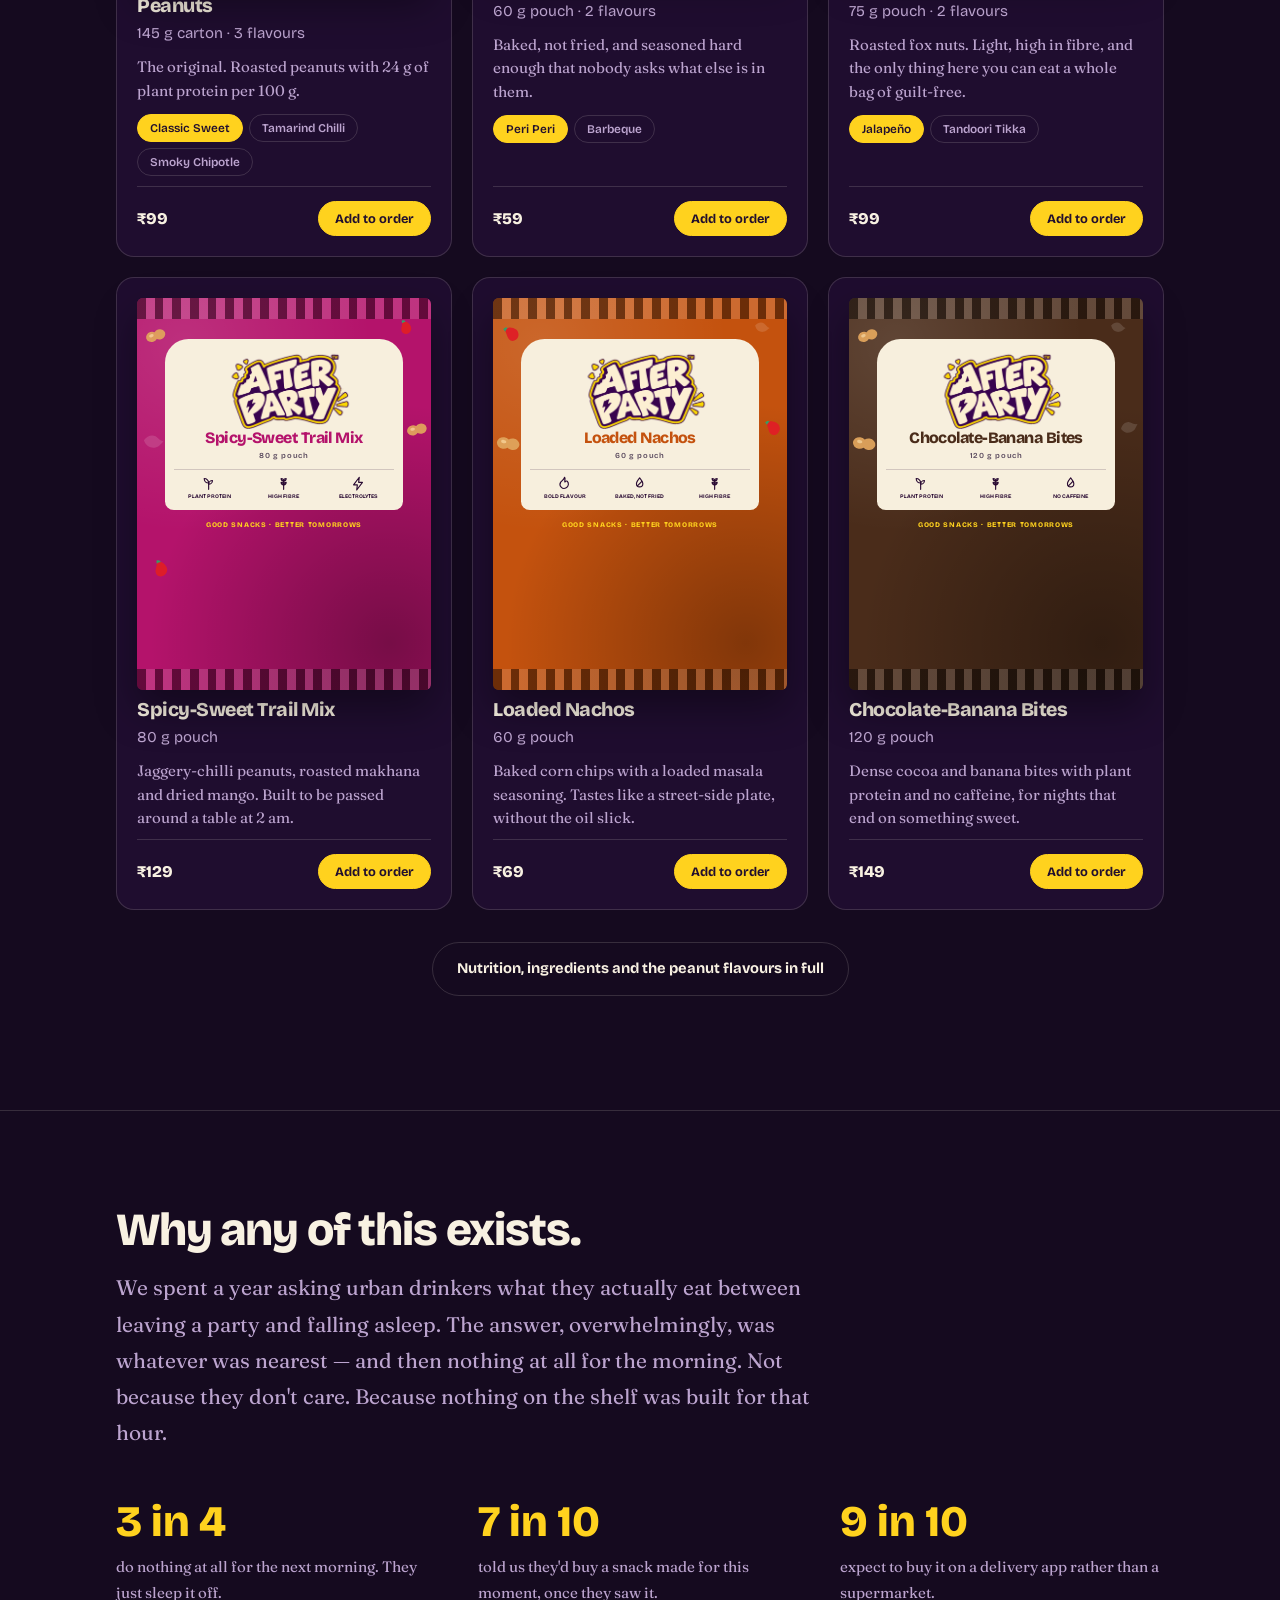
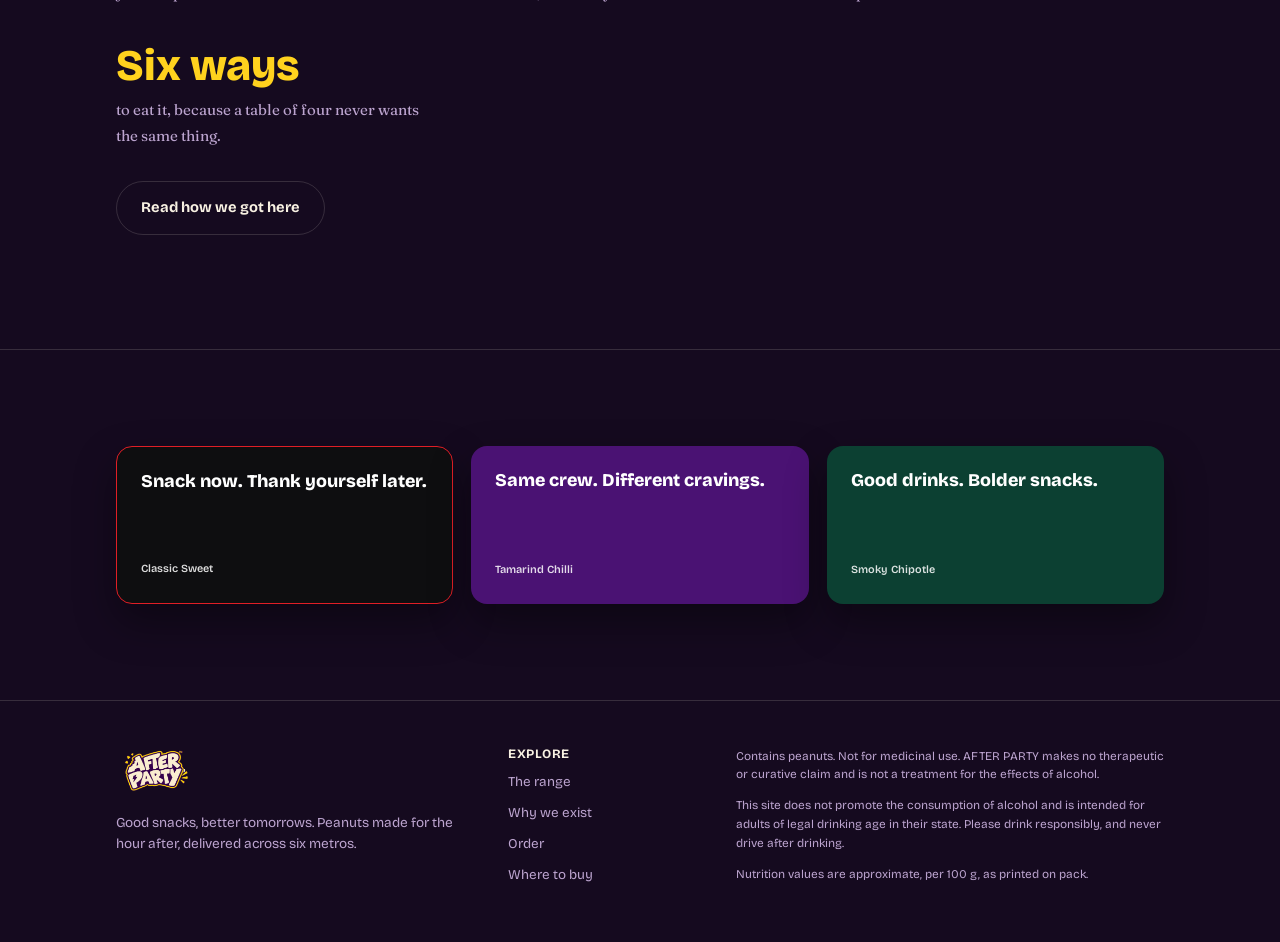
==== commit 9deb45d5: "Add files via upload" ====
--- a/index.html
+++ b/index.html
@@ -68,30 +68,24 @@
   <div class="wrap">
     <div class="head center" style="text-align:center">
       <h2>The range.</h2>
-      <p class="lede" style="margin-inline:auto">Four things to eat at the end of a night. Peanuts are the original, in three flavours. The rest are for when the table wants something else.</p>
+      <p class="lede" style="margin-inline:auto">Six things to eat at the end of a night. Peanuts, chips and makhana come in flavours — pick one on the card and it's the one that goes in your order.</p>
     </div>
-    <div class="skus" id="range"></div>
-
-    <div class="head center" style="text-align:center; margin:clamp(46px,6vw,74px) auto clamp(20px,3vw,30px)">
-      <h2 style="font-size:clamp(22px,2.4vw,30px)">Peanuts come in three.</h2>
-      <p class="small" style="margin-inline:auto; max-width:56ch">Same 145 g carton, same 24 g of plant protein per 100 g. Only the coating changes — and at 1 am that's the only thing anyone is choosing between.</p>
-    </div>
-    <div class="skus" id="skus"></div>
-    <p class="center" style="margin-top:30px"><a class="btn ghost" href="product.html">Full nutrition, ingredients and the pack up close</a></p>
+    <div class="skus" data-range></div>
+    <p class="center" style="margin-top:32px"><a class="btn ghost" href="product.html">Nutrition, ingredients and the peanut flavours in full</a></p>
   </div>
 </section>
 
 <section class="sec">
   <div class="wrap">
     <div class="head">
-      <h2>Why anyone buys a peanut at 1 am.</h2>
-      <p class="lede">We surveyed 48 urban drinkers before we made anything. Nearly three quarters of them do nothing at all for the next morning — not because they don't care, but because nothing on the shelf was built for that hour.</p>
+      <h2>Why any of this exists.</h2>
+      <p class="lede">We spent a year asking urban drinkers what they actually eat between leaving a party and falling asleep. The answer, overwhelmingly, was whatever was nearest — and then nothing at all for the morning. Not because they don't care. Because nothing on the shelf was built for that hour.</p>
     </div>
     <div class="grid2">
-      <div class="stat"><b>72.9%</b><p>currently just sleep it off, with no food or drink to help.</p></div>
-      <div class="stat"><b>70.8%</b><p>said they would buy this after seeing the idea.</p></div>
-      <div class="stat"><b>87.5%</b><p>expect to buy it on a delivery app rather than a supermarket.</p></div>
-      <div class="stat"><b>24 g</b><p>plant protein per 100 g, across all three flavours.</p></div>
+      <div class="stat"><b>3 in 4</b><p>do nothing at all for the next morning. They just sleep it off.</p></div>
+      <div class="stat"><b>7 in 10</b><p>told us they'd buy a snack made for this moment, once they saw it.</p></div>
+      <div class="stat"><b>9 in 10</b><p>expect to buy it on a delivery app rather than a supermarket.</p></div>
+      <div class="stat"><b>Six ways</b><p>to eat it, because a table of four never wants the same thing.</p></div>
     </div>
     <p style="margin-top:32px"><a class="btn ghost" href="story.html">Read how we got here</a></p>
   </div>
--- a/styles.css
+++ b/styles.css
@@ -156,6 +156,7 @@
 .crimp.b{margin-top:auto}
 .plabel{background:#F7EFDD; color:var(--ink); width:88%; margin-top:7cqw; border-radius:8cqw 8cqw 3cqw 3cqw; padding:3cqw 3cqw 3.5cqw}
 .plabel .lg{width:62%; margin:0 auto .5cqw; display:block}
+.pkind{font-size:2.5cqw; font-weight:700; letter-spacing:.14em; color:#7A6270; margin-top:.4cqw}
 .pname{font-size:5.4cqw; font-weight:800; letter-spacing:-.035em; line-height:1.05; color:var(--facc2, #2A0B33)}
 .psub{font-size:2.6cqw; font-weight:600; letter-spacing:.08em; color:#5A4A5E; margin-top:.8cqw}
 .pclaims{display:flex; justify-content:space-between; gap:1cqw; margin-top:2.4cqw; padding-top:1.8cqw; border-top:.3cqw solid rgba(42,11,51,.18)}
@@ -163,14 +164,24 @@
 .pclaims svg{width:5.2cqw; height:5.2cqw}
 .pfoot{font-size:2.4cqw; font-weight:800; letter-spacing:.1em; color:#FFD21E; padding:3cqw 0}
 
+/* ---------- flavour chips inside a product card ---------- */
+.fchips{display:flex; flex-wrap:wrap; gap:6px; margin-top:2px}
+.fchip{font-family:var(--display); font-weight:600; font-size:.74rem; padding:6px 12px; border-radius:99px; cursor:pointer;
+  border:1px solid var(--line); background:transparent; color:var(--muted);
+  transition:background-color .15s ease, color .15s ease, border-color .15s ease}
+.fchip:hover{color:var(--text); border-color:var(--accent-ink)}
+.fchip[aria-pressed=true]{background:var(--accent); border-color:var(--accent); color:var(--on-accent)}
+
 /* ---------- retailer buttons ---------- */
 .retailers{display:grid; grid-template-columns:repeat(auto-fit,minmax(150px,1fr)); gap:14px; margin-top:26px}
 .retailer{display:flex; flex-direction:column; gap:10px; text-decoration:none; padding:18px; border-radius:16px;
   border:1px solid var(--line); background:var(--card);
   transition:transform .15s ease, border-color .15s ease, background-color .15s ease}
-.retailer:hover{transform:translateY(-3px); border-color:var(--rc); background:color-mix(in srgb, var(--rc) 12%, transparent)}
-.rlogo{display:flex; align-items:center; justify-content:center; height:46px; border-radius:11px; background:var(--rc); color:var(--rt);
-  font-family:var(--display); font-weight:800; font-size:1.02rem; letter-spacing:-.04em; gap:5px}
+.retailer:hover{transform:translateY(-3px); border-color:var(--accent-ink); background:color-mix(in srgb, var(--accent-ink) 10%, var(--card))}
+.rlogo{display:flex; align-items:center; justify-content:center; height:48px; border-radius:12px;
+  background:var(--text); color:var(--bg);
+  font-family:var(--display); font-weight:800; font-size:1.04rem; letter-spacing:-.04em; gap:6px;
+  transition:background-color .45s ease, color .45s ease}
 .rlogo svg{width:17px; height:17px}
 .retailer b{font-family:var(--display); font-weight:700; font-size:.86rem}
 .retailer span{font-family:var(--display); font-size:.72rem; color:var(--muted)}
@@ -285,11 +296,13 @@
 .ordergrid{display:grid; grid-template-columns:minmax(0,1.25fr) minmax(0,.75fr); gap:clamp(24px,4vw,46px); align-items:start}
 @media (max-width:900px){ .ordergrid{grid-template-columns:1fr} }
 .pick{display:grid; gap:14px}
-.pickrow{display:grid; grid-template-columns:78px minmax(0,1fr) auto; gap:16px; align-items:center;
+.pickrow{display:grid; grid-template-columns:72px minmax(0,1fr) auto; gap:16px; align-items:center;
   border:1px solid var(--line); border-radius:var(--r); padding:16px;
   background:var(--card)}
 .pickrow h3{font-size:1.06rem; margin-bottom:3px}
 .pickrow p{margin:0; font-size:.85rem; color:var(--muted); line-height:1.45}
+.pickrow .rowprice{margin-top:6px; font-family:var(--display); font-weight:800; color:var(--text)}
+.pickrow.bundle{border-color:color-mix(in srgb, var(--accent-ink) 45%, var(--line))}
 .qty{display:flex; align-items:center; gap:4px; border:1px solid var(--line); border-radius:99px; padding:4px}
 .qty button{width:30px; height:30px; border-radius:50%; border:0; cursor:pointer; background:transparent; color:var(--text);
   font-family:var(--display); font-weight:800; font-size:1rem; line-height:1}
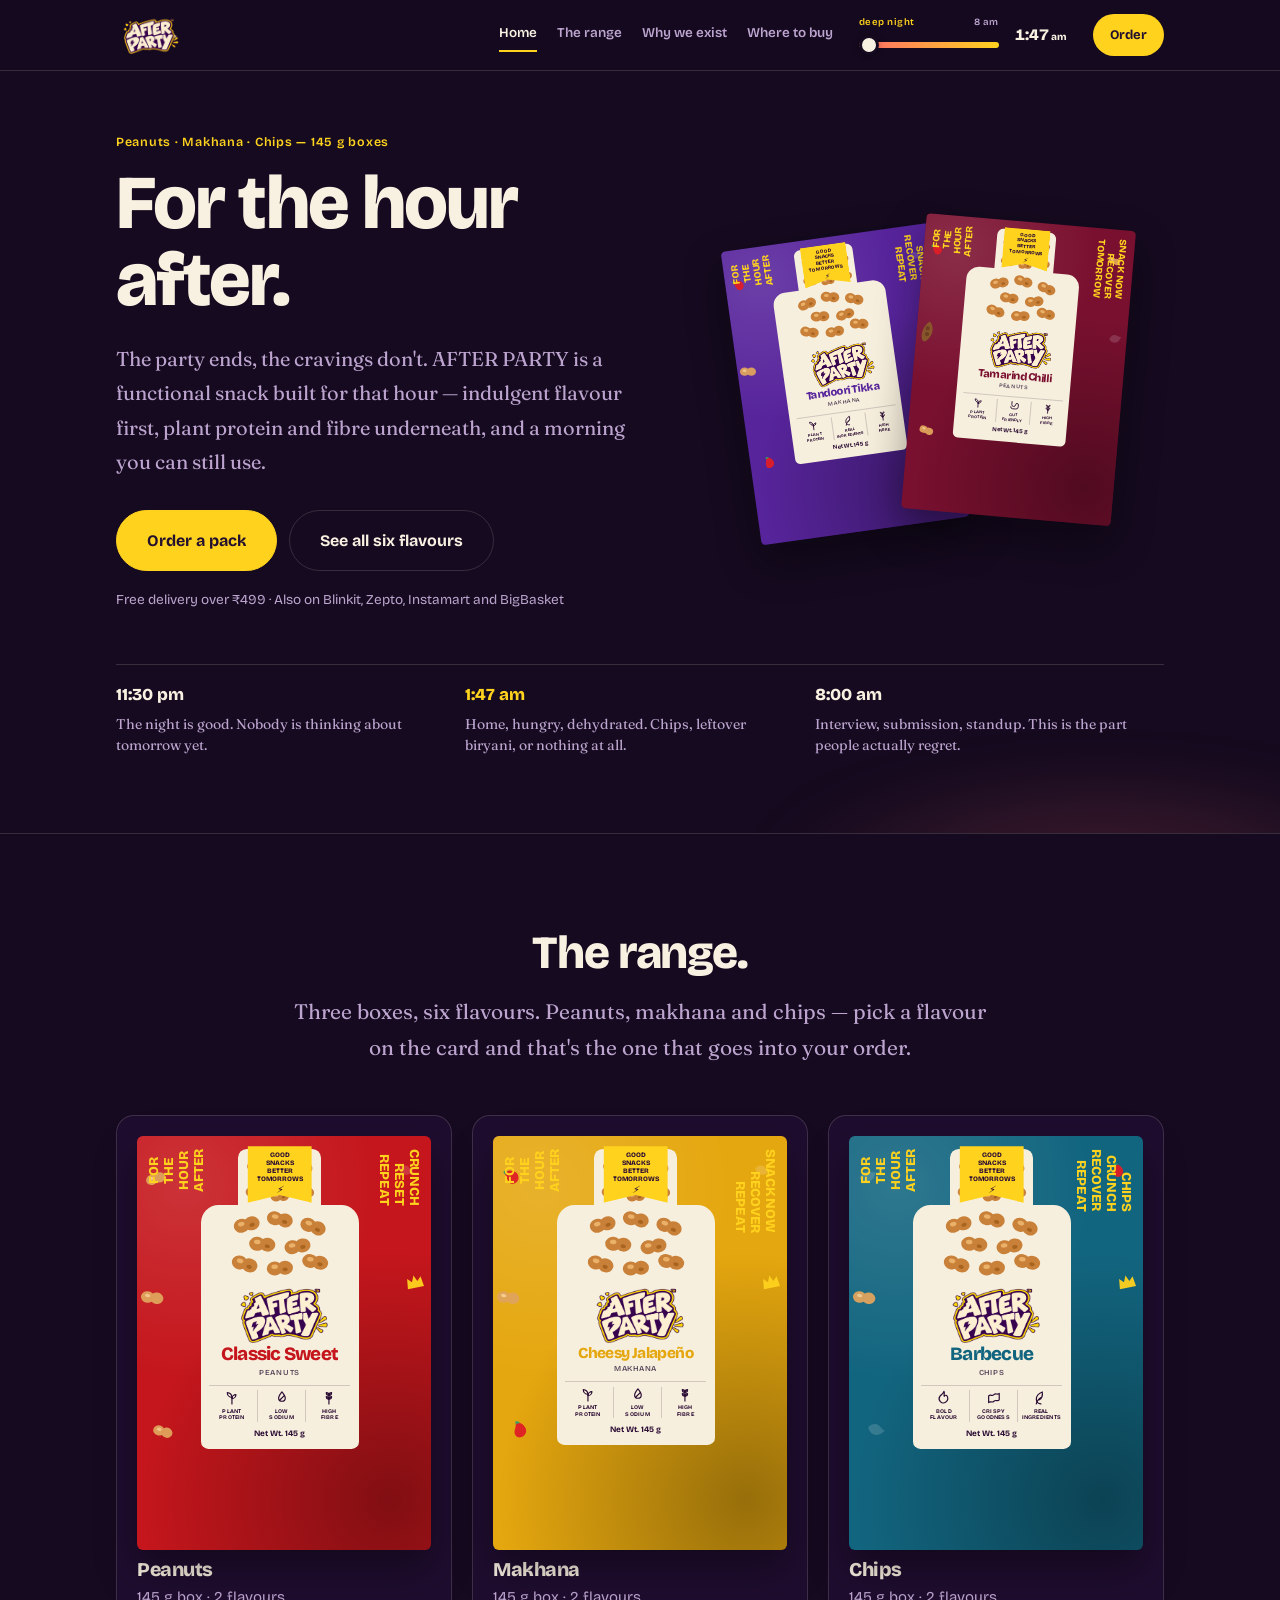
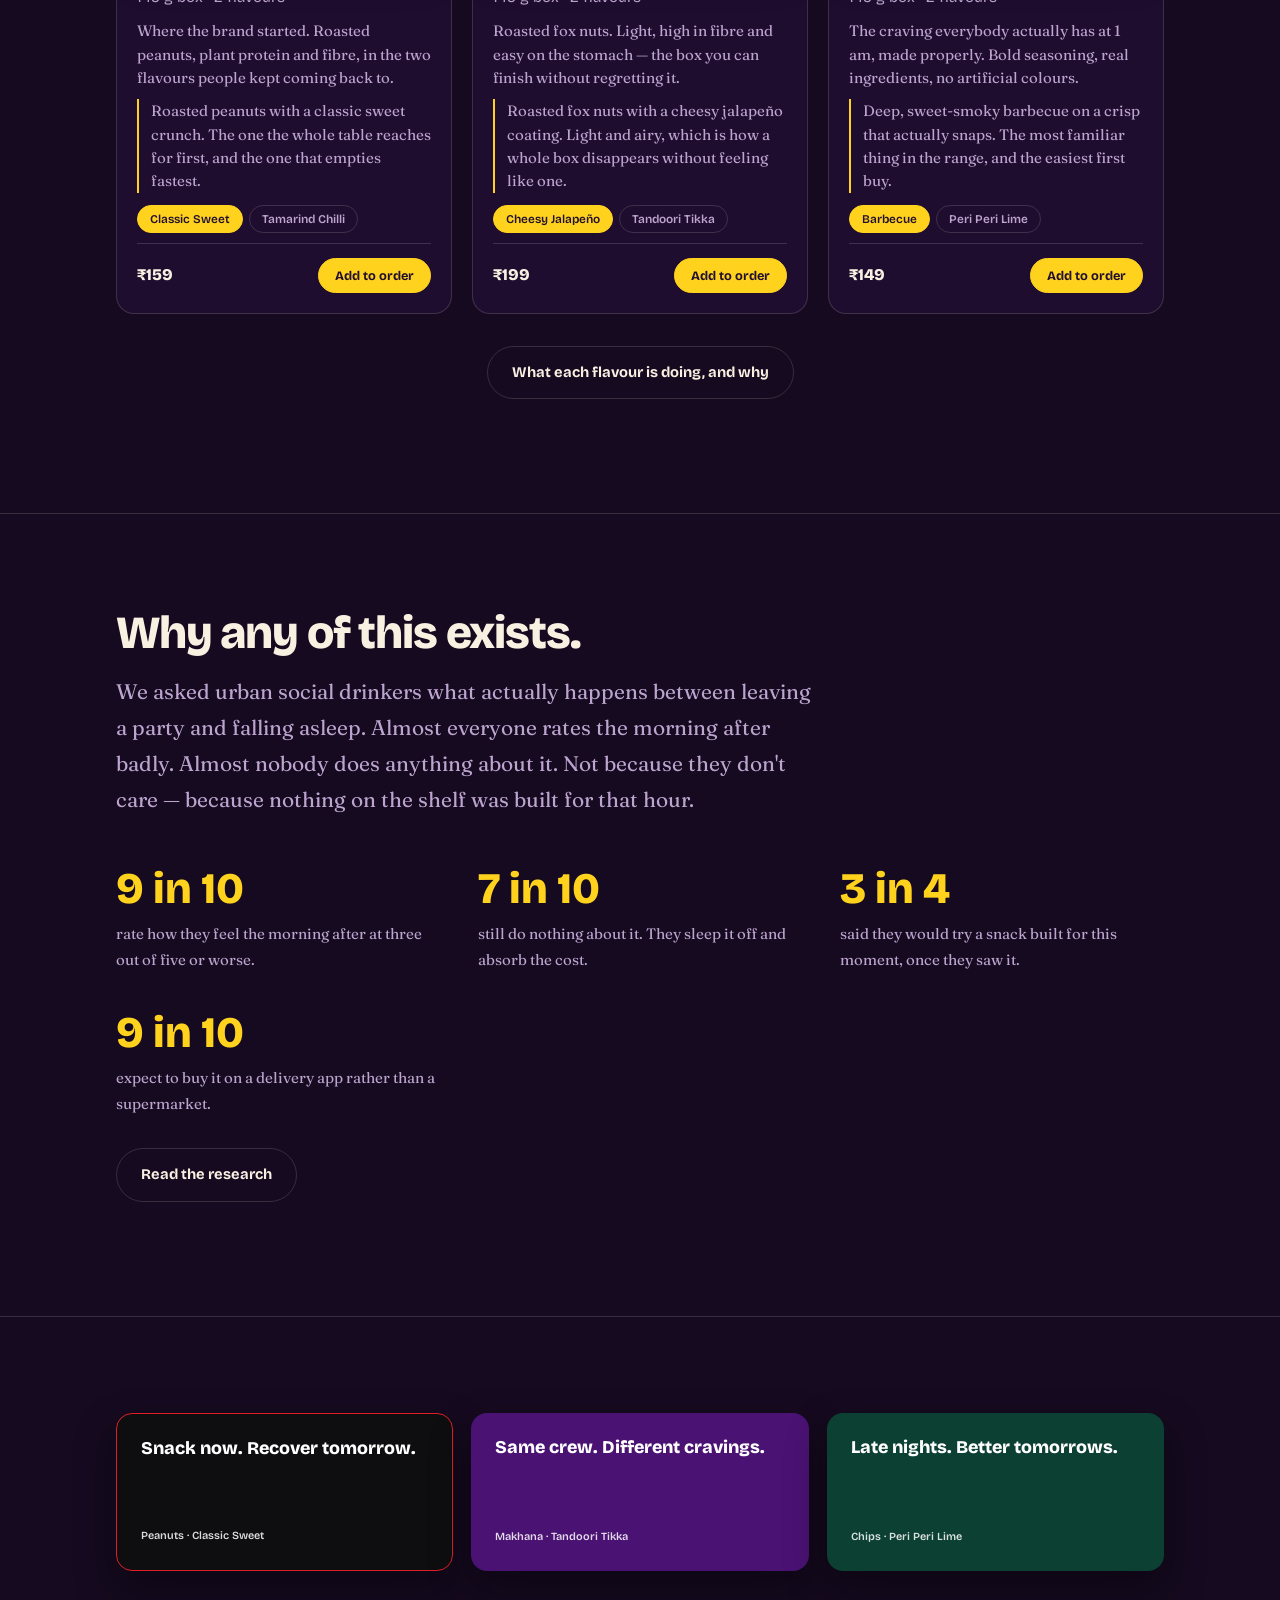
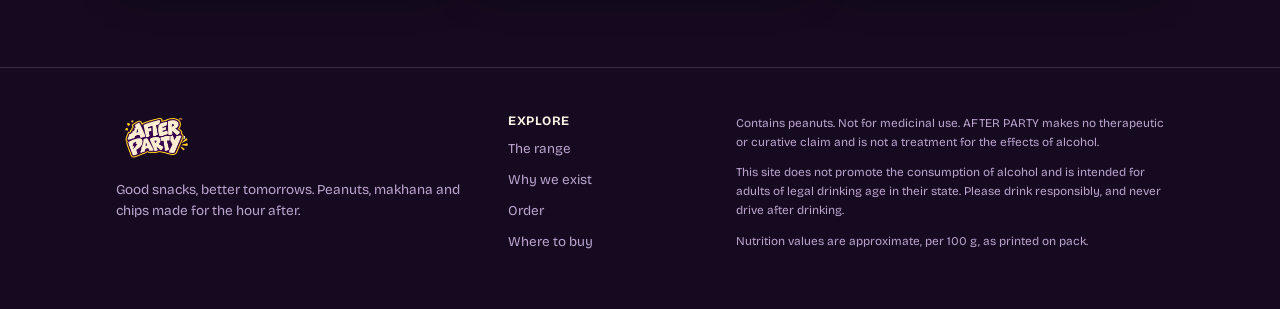
==== commit d959c465: "Add files via upload" ====
--- a/index.html
+++ b/index.html
@@ -44,12 +44,12 @@
   <div class="wrap">
     <div class="herogrid">
       <div>
-        <p class="hint">Peanuts / Arachides · 145 g</p>
+        <p class="hint">Peanuts · Makhana · Chips — 145 g boxes</p>
         <h1>For the hour after.</h1>
-        <p class="heroline">The party ends, the cravings don't. AFTER PARTY is a peanut snack built for that hour — real flavour first, plant protein and fibre underneath, and a morning you can still use.</p>
+        <p class="heroline">The party ends, the cravings don't. AFTER PARTY is a functional snack built for that hour — indulgent flavour first, plant protein and fibre underneath, and a morning you can still use.</p>
         <div class="cta">
           <a class="btn big" href="order.html">Order a pack</a>
-          <a class="btn ghost big" href="product.html">See all three flavours</a>
+          <a class="btn ghost big" href="product.html">See all six flavours</a>
         </div>
         <p class="small" style="margin-top:18px">Free delivery over ₹499 · Also on Blinkit, Zepto, Instamart and BigBasket</p>
       </div>
@@ -68,10 +68,10 @@
   <div class="wrap">
     <div class="head center" style="text-align:center">
       <h2>The range.</h2>
-      <p class="lede" style="margin-inline:auto">Six things to eat at the end of a night. Peanuts, chips and makhana come in flavours — pick one on the card and it's the one that goes in your order.</p>
+      <p class="lede" style="margin-inline:auto">Three boxes, six flavours. Peanuts, makhana and chips — pick a flavour on the card and that's the one that goes into your order.</p>
     </div>
     <div class="skus" data-range></div>
-    <p class="center" style="margin-top:32px"><a class="btn ghost" href="product.html">Nutrition, ingredients and the peanut flavours in full</a></p>
+    <p class="center" style="margin-top:32px"><a class="btn ghost" href="product.html">What each flavour is doing, and why</a></p>
   </div>
 </section>
 
@@ -79,24 +79,24 @@
   <div class="wrap">
     <div class="head">
       <h2>Why any of this exists.</h2>
-      <p class="lede">We spent a year asking urban drinkers what they actually eat between leaving a party and falling asleep. The answer, overwhelmingly, was whatever was nearest — and then nothing at all for the morning. Not because they don't care. Because nothing on the shelf was built for that hour.</p>
+      <p class="lede">We asked urban social drinkers what actually happens between leaving a party and falling asleep. Almost everyone rates the morning after badly. Almost nobody does anything about it. Not because they don't care — because nothing on the shelf was built for that hour.</p>
     </div>
     <div class="grid2">
-      <div class="stat"><b>3 in 4</b><p>do nothing at all for the next morning. They just sleep it off.</p></div>
-      <div class="stat"><b>7 in 10</b><p>told us they'd buy a snack made for this moment, once they saw it.</p></div>
+      <div class="stat"><b>9 in 10</b><p>rate how they feel the morning after at three out of five or worse.</p></div>
+      <div class="stat"><b>7 in 10</b><p>still do nothing about it. They sleep it off and absorb the cost.</p></div>
+      <div class="stat"><b>3 in 4</b><p>said they would try a snack built for this moment, once they saw it.</p></div>
       <div class="stat"><b>9 in 10</b><p>expect to buy it on a delivery app rather than a supermarket.</p></div>
-      <div class="stat"><b>Six ways</b><p>to eat it, because a table of four never wants the same thing.</p></div>
     </div>
-    <p style="margin-top:32px"><a class="btn ghost" href="story.html">Read how we got here</a></p>
+    <p style="margin-top:32px"><a class="btn ghost" href="story.html">Read the research</a></p>
   </div>
 </section>
 
 <section class="sec">
   <div class="wrap">
     <div class="tiles">
-      <div class="tile a"><p>Snack now. Thank yourself later.</p><span>Classic Sweet</span></div>
-      <div class="tile b"><p>Same crew. Different cravings.</p><span>Tamarind Chilli</span></div>
-      <div class="tile c"><p>Good drinks. Bolder snacks.</p><span>Smoky Chipotle</span></div>
+      <div class="tile a"><p>Snack now. Recover tomorrow.</p><span>Peanuts · Classic Sweet</span></div>
+      <div class="tile b"><p>Same crew. Different cravings.</p><span>Makhana · Tandoori Tikka</span></div>
+      <div class="tile c"><p>Late nights. Better tomorrows.</p><span>Chips · Peri Peri Lime</span></div>
     </div>
   </div>
 </section>
@@ -107,7 +107,7 @@
   <div class="wrap fgrid">
     <div>
       <img src="logo.png" alt="AFTER PARTY" />
-      <p class="small">Good snacks, better tomorrows. Peanuts made for the hour after, delivered across six metros.</p>
+      <p class="small">Good snacks, better tomorrows. Peanuts, makhana and chips made for the hour after.</p>
     </div>
     <div>
       <h4>EXPLORE</h4>
--- a/styles.css
+++ b/styles.css
@@ -163,6 +163,8 @@
 .pclaims span{display:flex; flex-direction:column; align-items:center; gap:.8cqw; width:32%; font-size:1.85cqw; font-weight:700; line-height:1.2; color:var(--ink)}
 .pclaims svg{width:5.2cqw; height:5.2cqw}
 .pfoot{font-size:2.4cqw; font-weight:800; letter-spacing:.1em; color:#FFD21E; padding:3cqw 0}
+
+.vtaste{font-size:.9rem; color:var(--text); border-left:2px solid var(--accent-ink); padding-left:12px; margin:0}
 
 /* ---------- flavour chips inside a product card ---------- */
 .fchips{display:flex; flex-wrap:wrap; gap:6px; margin-top:2px}
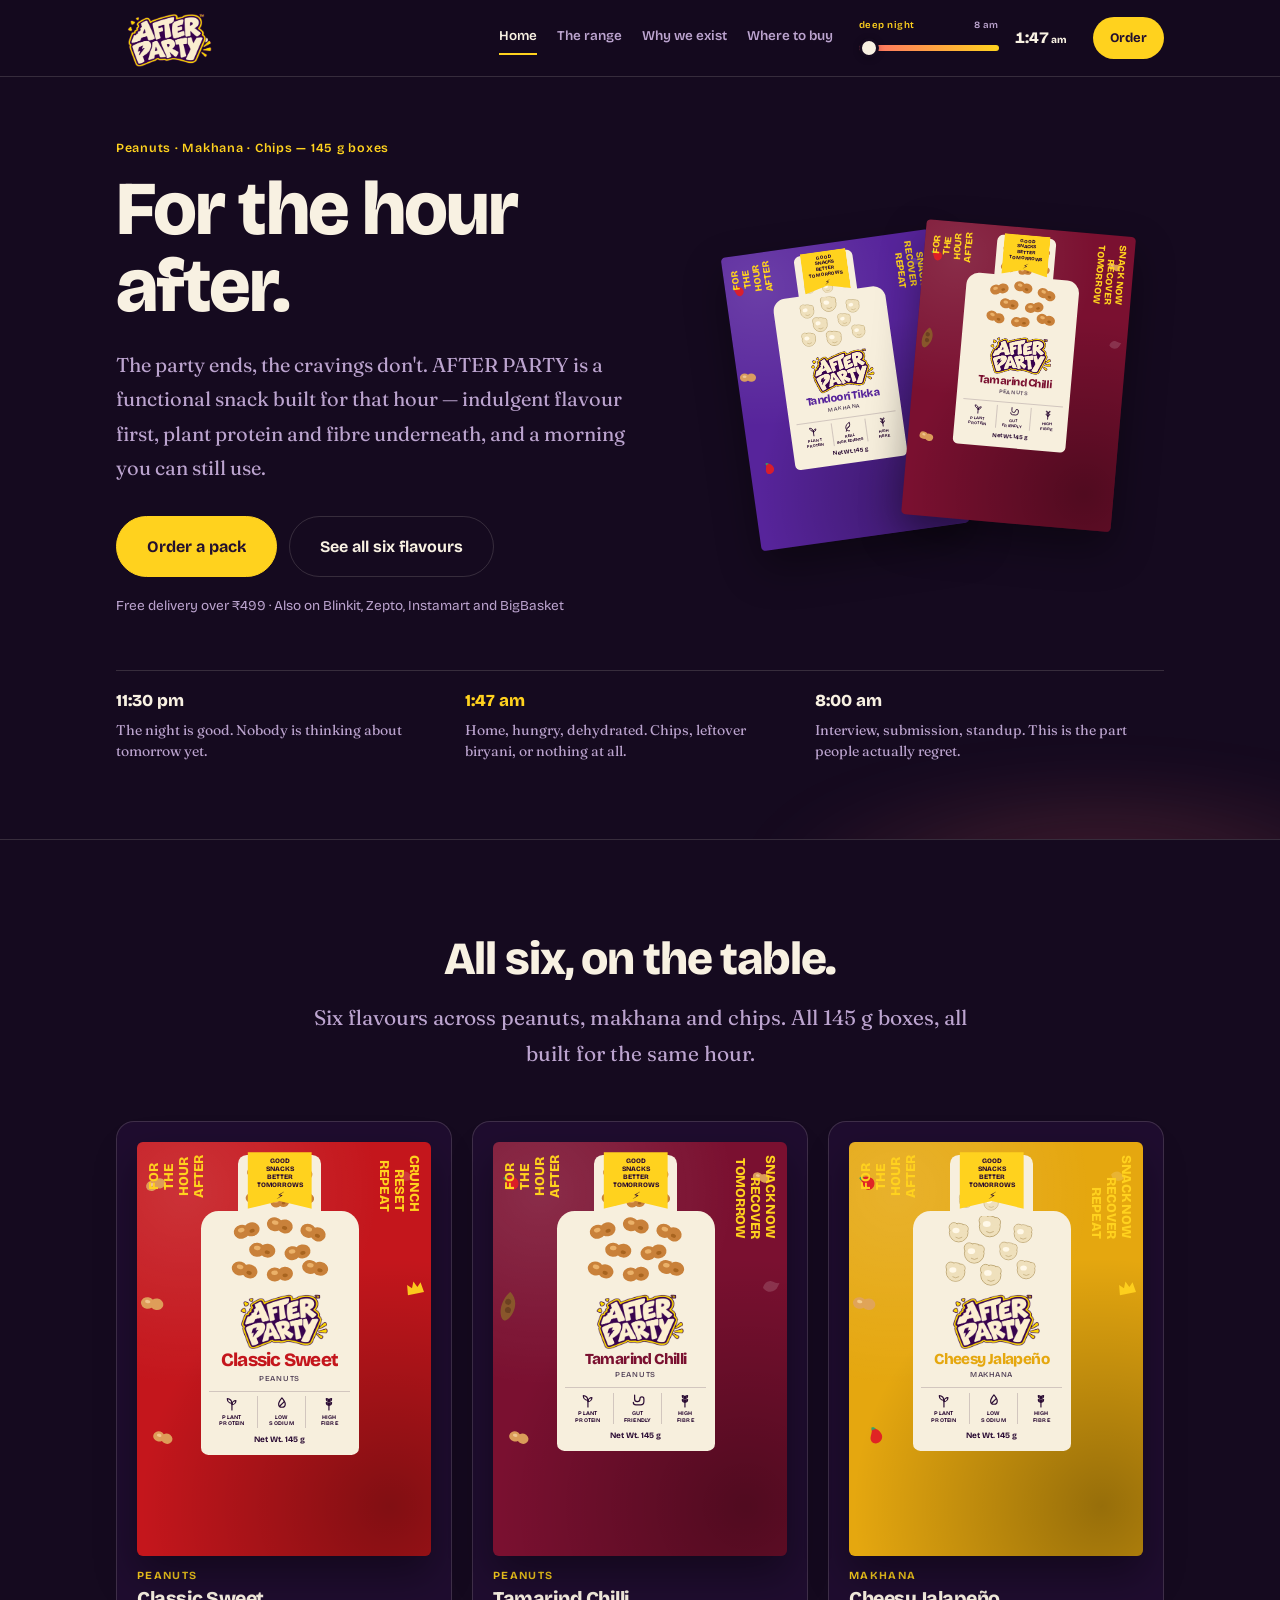
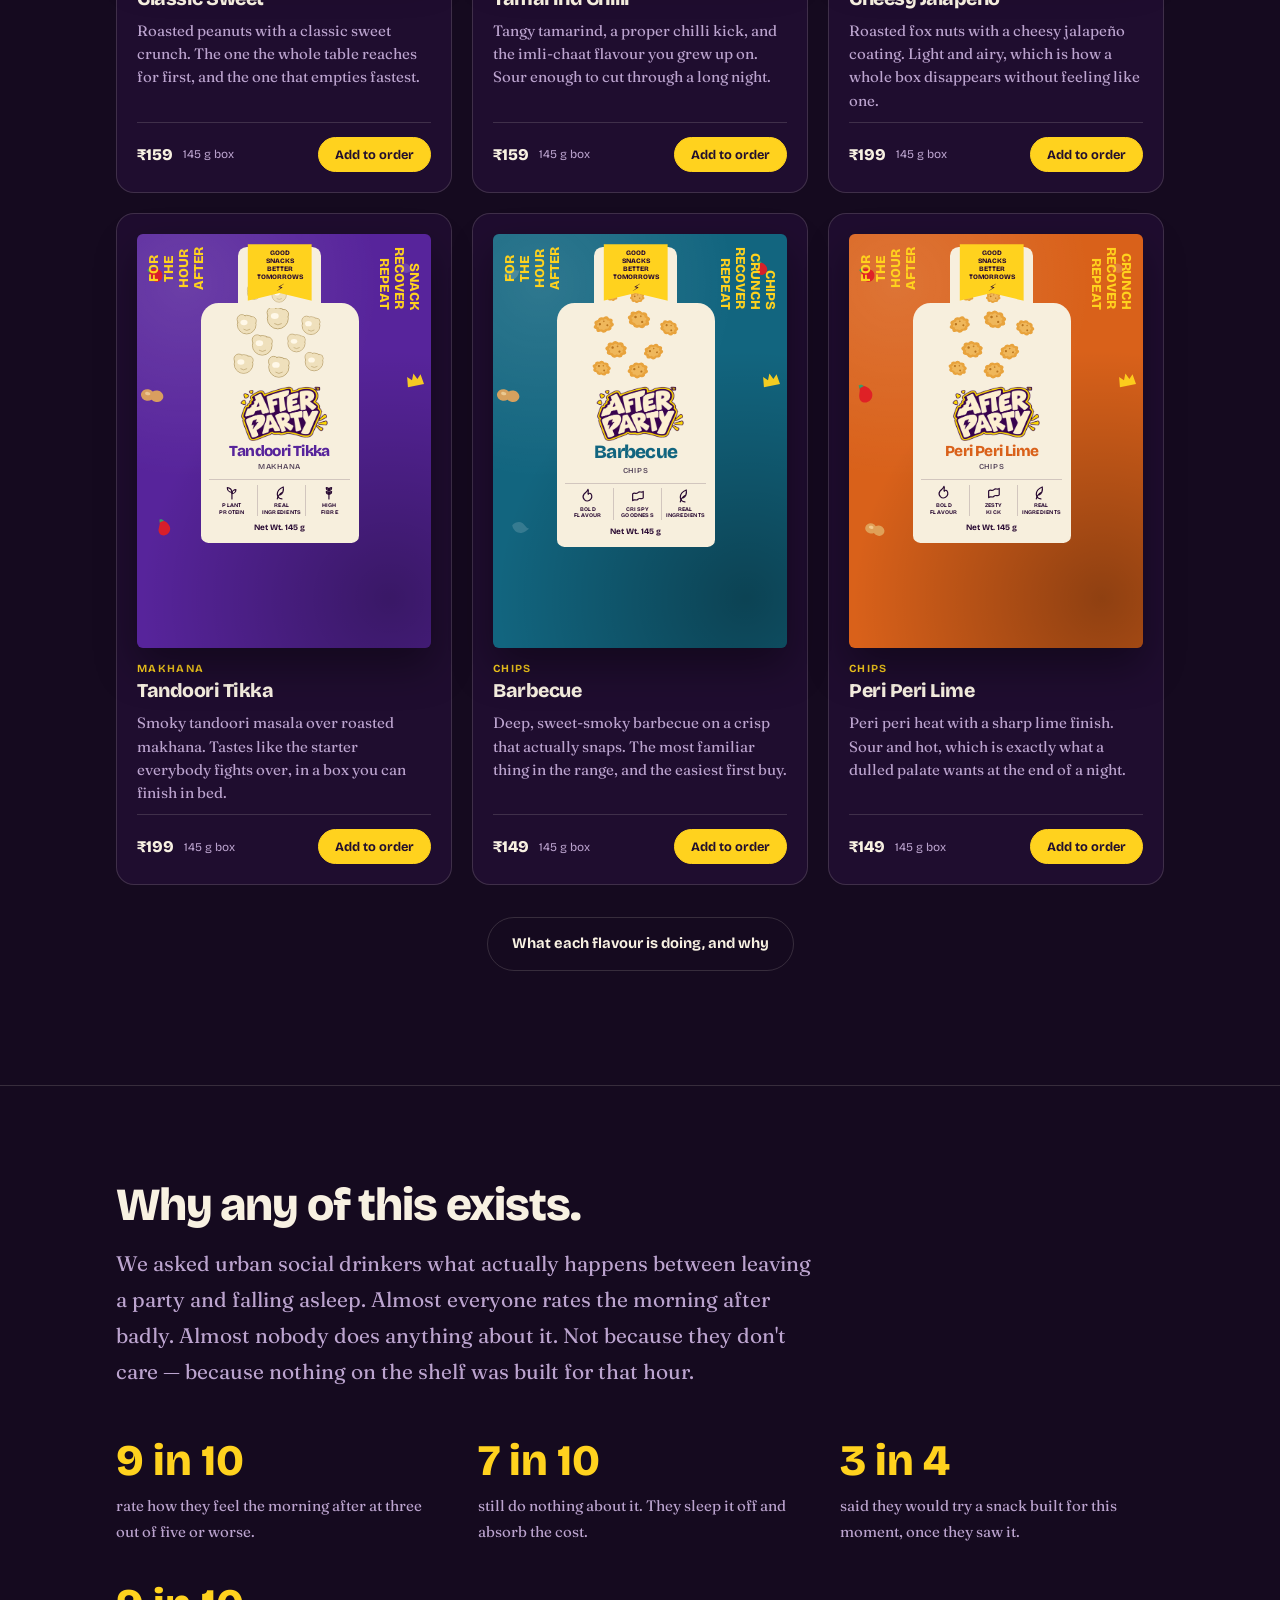
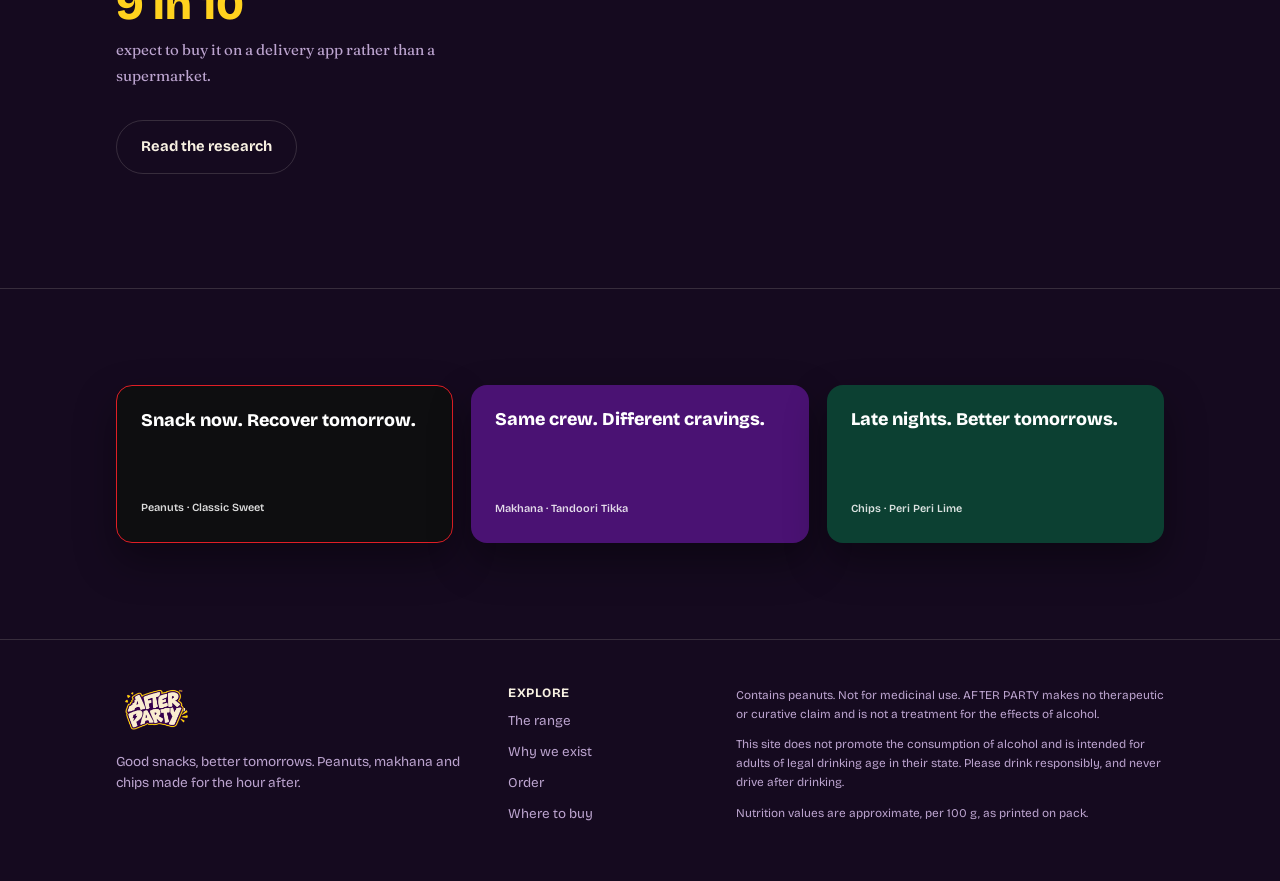
==== commit 725f5e1b: "Add files via upload" ====
--- a/index.html
+++ b/index.html
@@ -67,8 +67,8 @@
 <section class="sec">
   <div class="wrap">
     <div class="head center" style="text-align:center">
-      <h2>The range.</h2>
-      <p class="lede" style="margin-inline:auto">Three boxes, six flavours. Peanuts, makhana and chips — pick a flavour on the card and that's the one that goes into your order.</p>
+      <h2>All six, on the table.</h2>
+      <p class="lede" style="margin-inline:auto">Six flavours across peanuts, makhana and chips. All 145 g boxes, all built for the same hour.</p>
     </div>
     <div class="skus" data-range></div>
     <p class="center" style="margin-top:32px"><a class="btn ghost" href="product.html">What each flavour is doing, and why</a></p>
--- a/styles.css
+++ b/styles.css
@@ -18,7 +18,7 @@
   --display:"Bricolage Grotesque", system-ui, sans-serif;
   --body:"Fraunces", Georgia, serif;
 }
-[id]{scroll-margin-top:96px}
+[id]{scroll-margin-top:102px}
 *{box-sizing:border-box}
 html{scroll-behavior:smooth; -webkit-text-size-adjust:100%}
 @media (prefers-reduced-motion:reduce){ html{scroll-behavior:auto} *{animation:none !important; transition-duration:.001ms !important} }
@@ -44,9 +44,9 @@
 header{position:sticky; top:0; z-index:50; background:color-mix(in srgb, var(--bg) 92%, transparent);
        backdrop-filter:blur(16px) saturate(1.3); border-bottom:1px solid var(--line);
        transition:background-color .45s ease, border-color .45s ease}
-.bar{display:flex; align-items:center; gap:clamp(10px,2.4vw,26px); min-height:70px}
+.bar{display:flex; align-items:center; gap:clamp(10px,2.4vw,26px); min-height:76px}
 .mark{display:flex; align-items:center; text-decoration:none; flex:none}
-.mark img{height:38px; width:auto; display:block}
+.mark img{height:clamp(44px,4.6vw,58px); width:auto; display:block; margin-block:-2px}
 nav{display:flex; gap:20px; margin-left:auto}
 nav a{font-family:var(--display); font-weight:600; font-size:.84rem; text-decoration:none; color:var(--muted); padding:4px 0; border-bottom:2px solid transparent; white-space:nowrap}
 nav a:hover{color:var(--text); border-bottom-color:var(--accent-ink)}
@@ -166,28 +166,29 @@
 
 .vtaste{font-size:.9rem; color:var(--text); border-left:2px solid var(--accent-ink); padding-left:12px; margin:0}
 
-/* ---------- flavour chips inside a product card ---------- */
-.fchips{display:flex; flex-wrap:wrap; gap:6px; margin-top:2px}
-.fchip{font-family:var(--display); font-weight:600; font-size:.74rem; padding:6px 12px; border-radius:99px; cursor:pointer;
-  border:1px solid var(--line); background:transparent; color:var(--muted);
-  transition:background-color .15s ease, color .15s ease, border-color .15s ease}
-.fchip:hover{color:var(--text); border-color:var(--accent-ink)}
-.fchip[aria-pressed=true]{background:var(--accent); border-color:var(--accent); color:var(--on-accent)}
+/* ---------- category label on a product card ---------- */
+.sku .cat{font-family:var(--display); font-weight:700; font-size:.68rem; letter-spacing:.12em; text-transform:uppercase;
+  color:var(--accent-ink); margin:2px 0 -6px}
 
 /* ---------- retailer buttons ---------- */
 .retailers{display:grid; grid-template-columns:repeat(auto-fit,minmax(150px,1fr)); gap:14px; margin-top:26px}
 .retailer{display:flex; flex-direction:column; gap:10px; text-decoration:none; padding:18px; border-radius:16px;
   border:1px solid var(--line); background:var(--card);
   transition:transform .15s ease, border-color .15s ease, background-color .15s ease}
-.retailer:hover{transform:translateY(-3px); border-color:var(--accent-ink); background:color-mix(in srgb, var(--accent-ink) 10%, var(--card))}
+.retailer:hover{transform:translateY(-3px); border-color:var(--rc); background:color-mix(in srgb, var(--rc) 12%, var(--card))}
+html[data-phase=dawn] .retailer:hover, html[data-phase=morning] .retailer:hover{border-color:var(--rc-deep); background:color-mix(in srgb, var(--rc-deep) 10%, var(--card))}
+/* retailer marks keep their own brand colour; the label flips with the page theme.
+   --rc is the shade used behind black text (dark themes), --rc-deep behind white (light themes). */
 .rlogo{display:flex; align-items:center; justify-content:center; height:48px; border-radius:12px;
-  background:var(--text); color:var(--bg);
+  background:var(--rc); color:#111111;
   font-family:var(--display); font-weight:800; font-size:1.04rem; letter-spacing:-.04em; gap:6px;
   transition:background-color .45s ease, color .45s ease}
+html[data-phase=dawn] .rlogo, html[data-phase=morning] .rlogo{background:var(--rc-deep); color:#FFFFFF}
 .rlogo svg{width:17px; height:17px}
 .retailer b{font-family:var(--display); font-weight:700; font-size:.86rem}
-.retailer span{font-family:var(--display); font-size:.72rem; color:var(--muted)}
-.retailer .go{font-family:var(--display); font-weight:700; font-size:.74rem; color:var(--accent-ink)}
+.retailer span{font-family:var(--display); font-size:.72rem; color:var(--text)}
+.retailer .go{font-family:var(--display); font-weight:700; font-size:.74rem; color:var(--text)}
+.retailer b{color:var(--text)}
 
 /* ---------- dial ---------- */
 .dial{display:flex; align-items:center; gap:11px; flex:none}
@@ -196,7 +197,7 @@
 .dialtrack .cap{font-family:var(--display); font-size:.6rem; font-weight:600; letter-spacing:.05em; color:var(--muted); display:flex; justify-content:space-between; gap:8px; white-space:nowrap}
 .dialtrack .cap #dialcap{color:var(--accent-ink)}
 .dialtrack datalist{display:none}
-@media (max-width:640px){ .dialtrack{width:72px} .clock{font-size:.86rem} .mark img{height:30px} .cartlink{padding:8px 13px; font-size:.76rem} }
+@media (max-width:640px){ .dialtrack{width:72px} .clock{font-size:.86rem} .mark img{height:40px} .cartlink{padding:8px 13px; font-size:.76rem} }
 
 /* ---------- hero ---------- */
 .hero{padding-top:clamp(34px,5vw,60px); padding-bottom:clamp(44px,6vw,84px); position:relative; overflow:hidden}
@@ -220,7 +221,7 @@
 @media (max-width:620px){ .timeline{grid-template-columns:1fr} .timeline div{border-top:1px solid var(--line); padding-top:12px} .timeline div:first-child{border-top:0} }
 
 /* ---------- sku grid ---------- */
-.skus{display:grid; grid-template-columns:repeat(auto-fit,minmax(255px,1fr)); gap:20px}
+.skus{display:grid; grid-template-columns:repeat(auto-fit,minmax(248px,1fr)); gap:20px}
 .sku{border:1px solid var(--line); border-radius:var(--r); padding:20px; display:flex; flex-direction:column; gap:10px;
      background:var(--card)}
 .sku{transition:border-color .2s ease, transform .2s ease}
@@ -271,7 +272,7 @@
 .availquote{font-family:var(--display); font-weight:800; font-size:clamp(24px,3.4vw,42px); letter-spacing:-.03em; line-height:1.08; max-width:18ch}
 .availquote span{display:block; color:var(--accent-ink); font-size:.66em; margin-top:10px; letter-spacing:-.02em}
 .platforms{display:flex; flex-wrap:wrap; gap:10px; margin-top:26px}
-.plat{display:flex; align-items:center; gap:9px; font-family:var(--display); font-weight:700; font-size:.88rem;
+.plat{display:flex; align-items:center; gap:9px; color:var(--text); font-family:var(--display); font-weight:700; font-size:.88rem;
   padding:11px 18px; border-radius:99px; border:1px solid var(--line); background:var(--card)}
 .plat i{width:11px; height:11px; border-radius:3px; display:block}
 .availgrid{display:grid; grid-template-columns:minmax(0,1fr) minmax(0,300px); gap:clamp(24px,4vw,48px); align-items:center}
@@ -310,7 +311,7 @@
   font-family:var(--display); font-weight:800; font-size:1rem; line-height:1}
 .qty button:hover{background:var(--accent); color:var(--on-accent)}
 .qty output{min-width:2.2ch; text-align:center; font-family:var(--display); font-weight:800; font-variant-numeric:tabular-nums}
-.summary{border:1px solid var(--line); border-radius:var(--r); padding:26px; position:sticky; top:100px; box-shadow:var(--shadow);
+.summary{border:1px solid var(--line); border-radius:var(--r); padding:26px; position:sticky; top:106px; box-shadow:var(--shadow);
   background:var(--card)}
 .sumline{display:flex; justify-content:space-between; gap:12px; font-family:var(--display); font-size:.9rem; padding:7px 0; color:var(--muted)}
 .sumline.tot{font-size:1.16rem; font-weight:800; color:var(--text); border-top:1px solid var(--line); margin-top:8px; padding-top:14px}
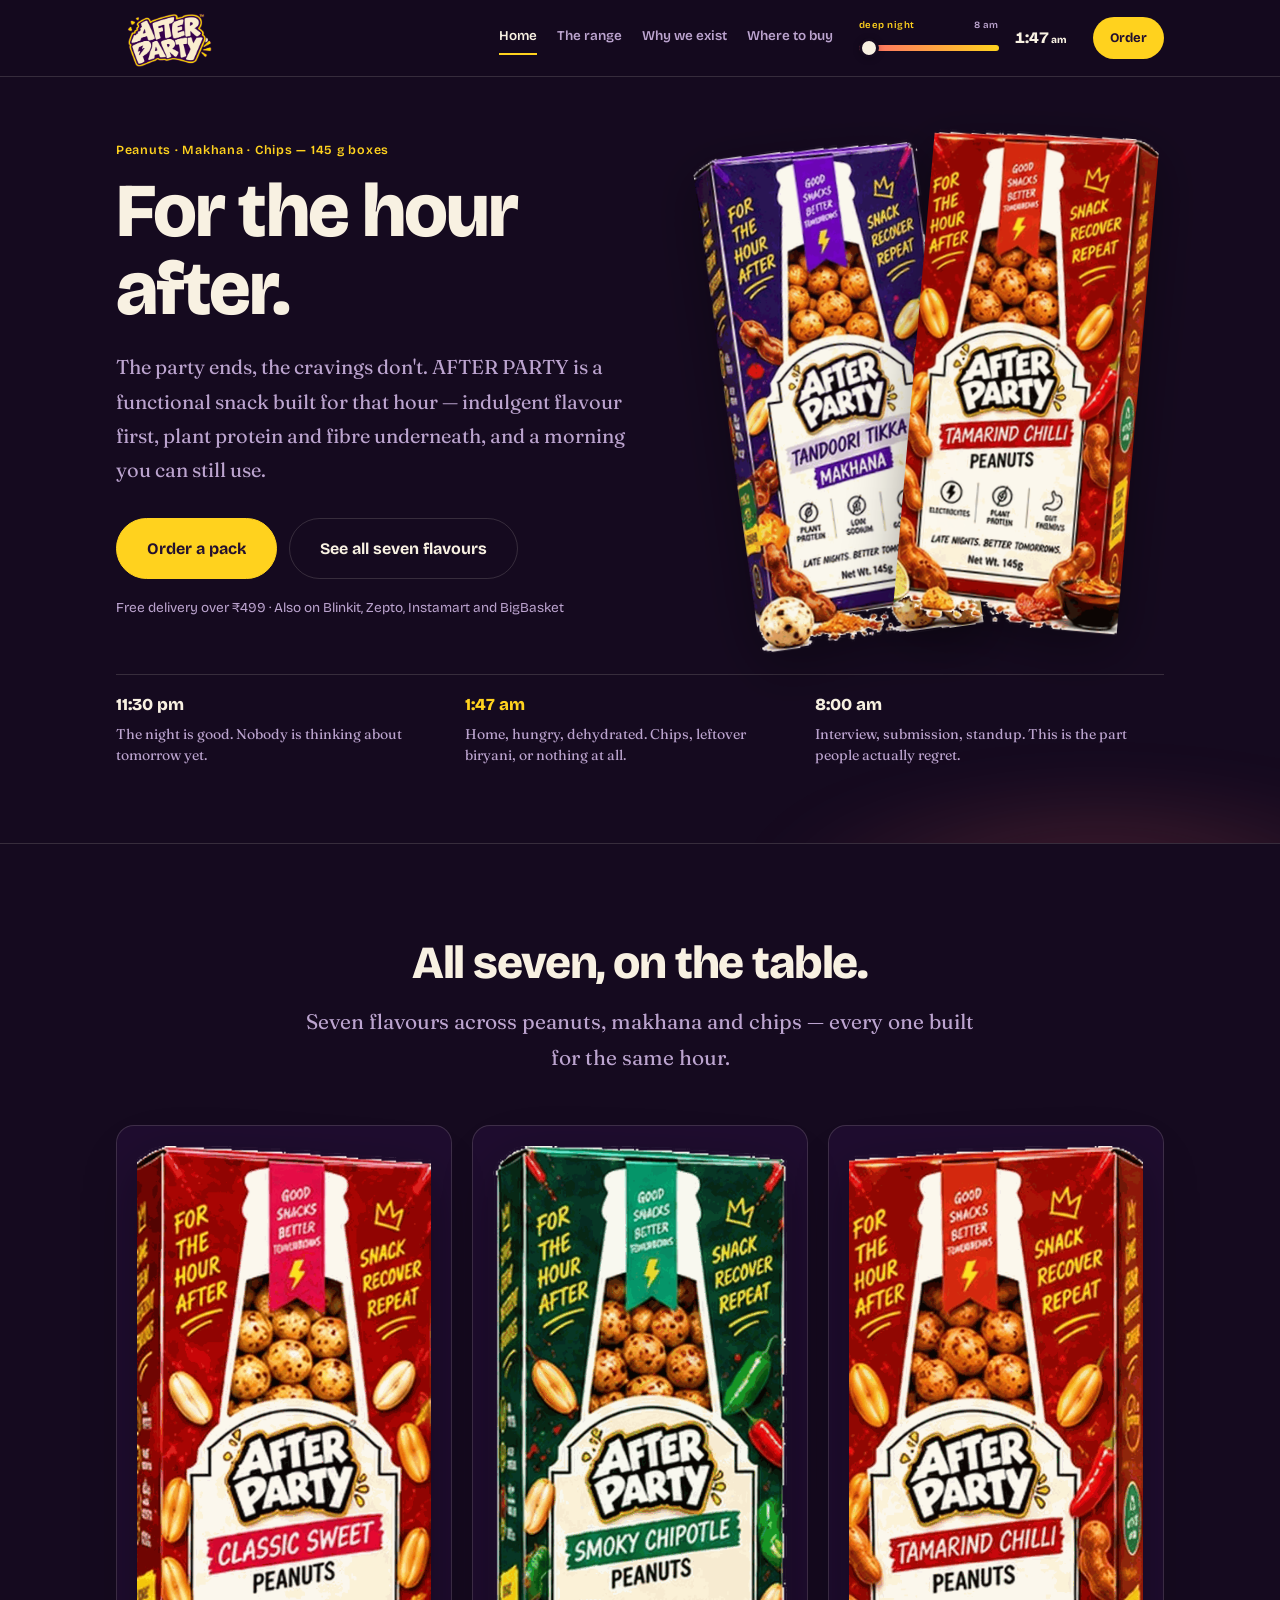
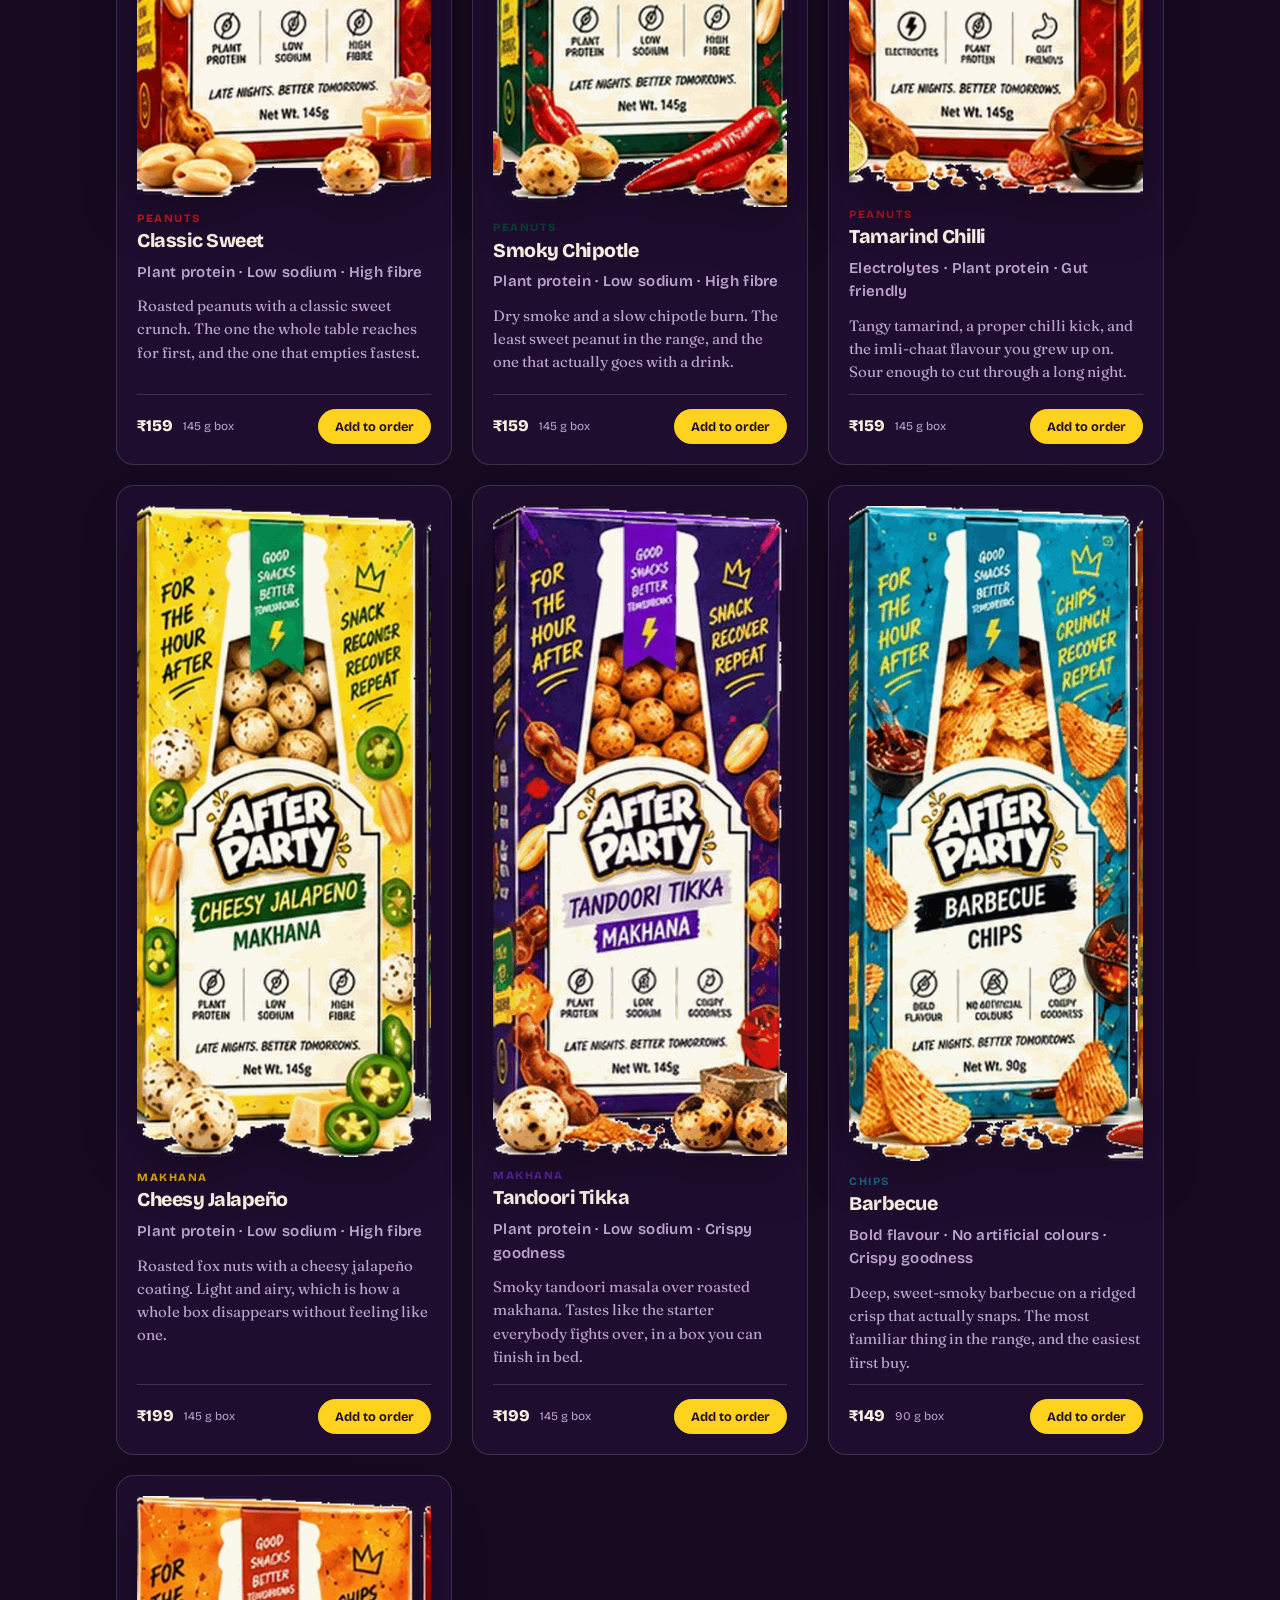
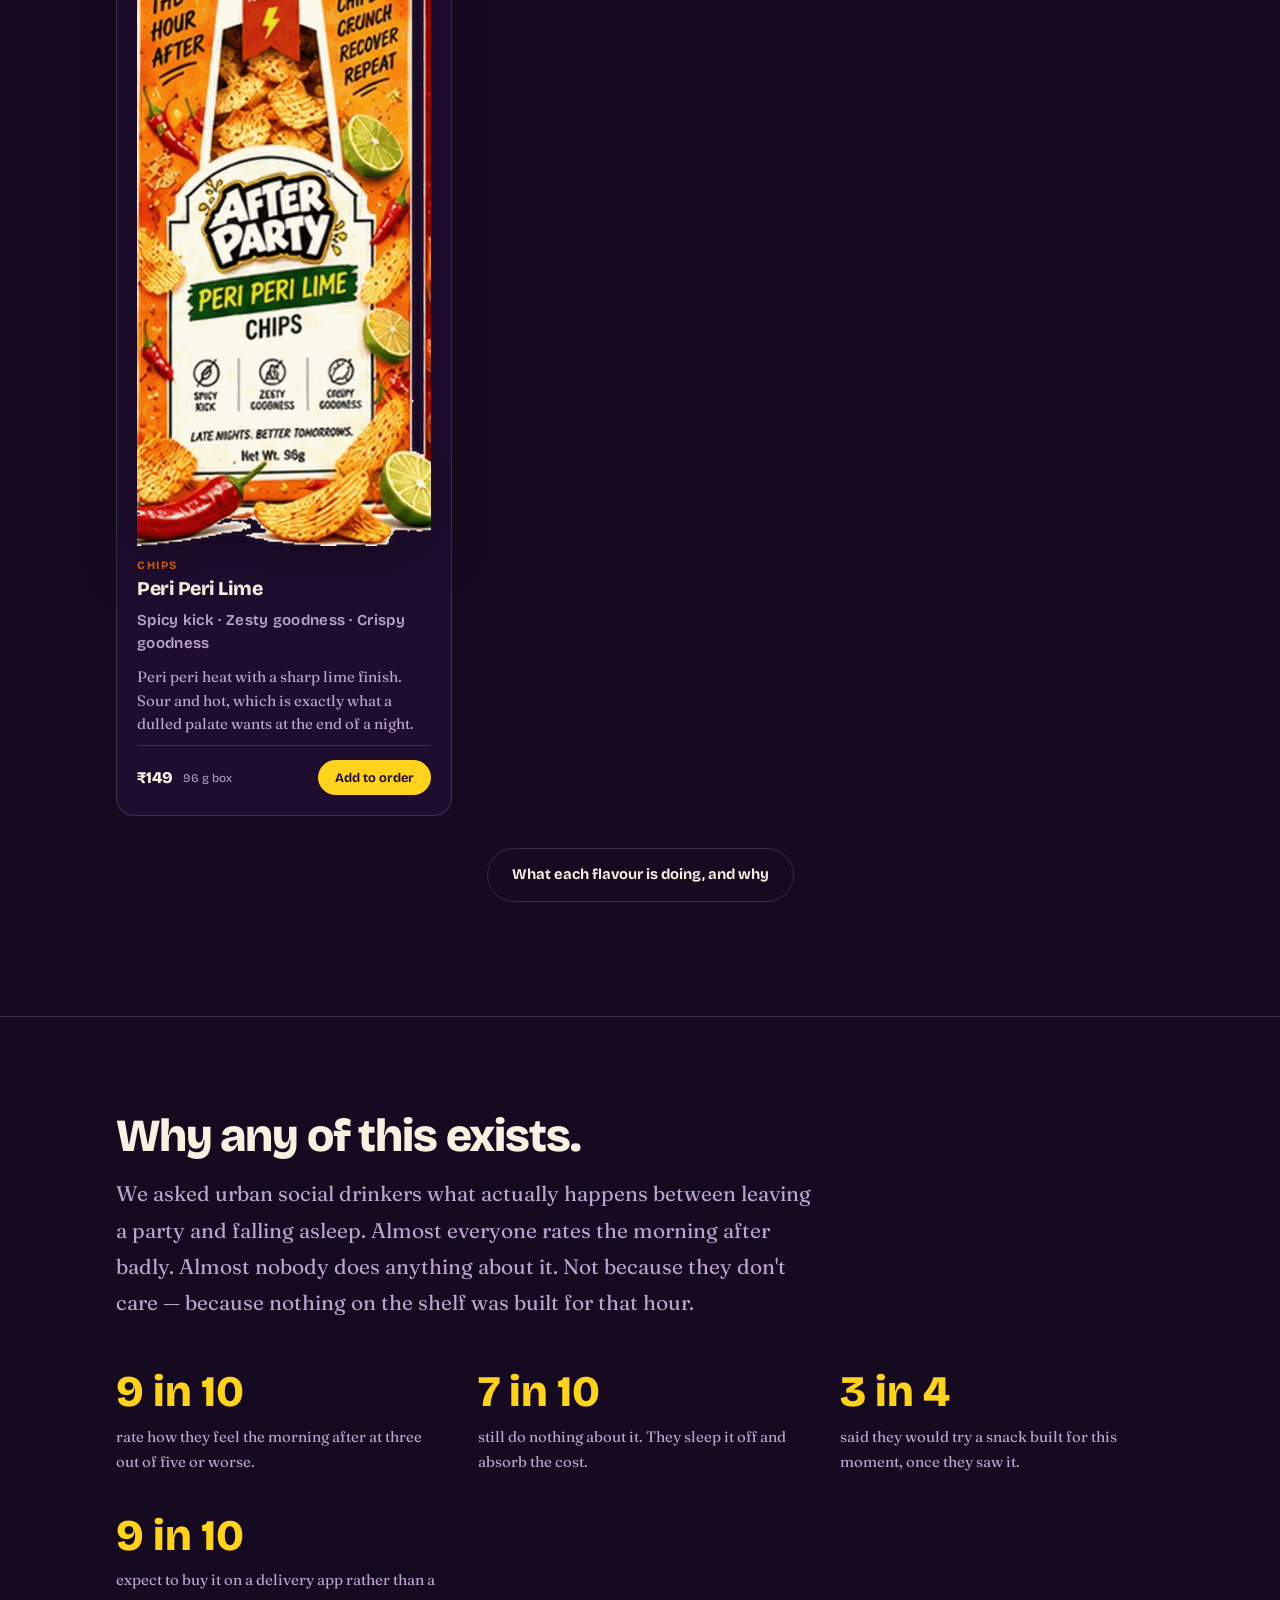
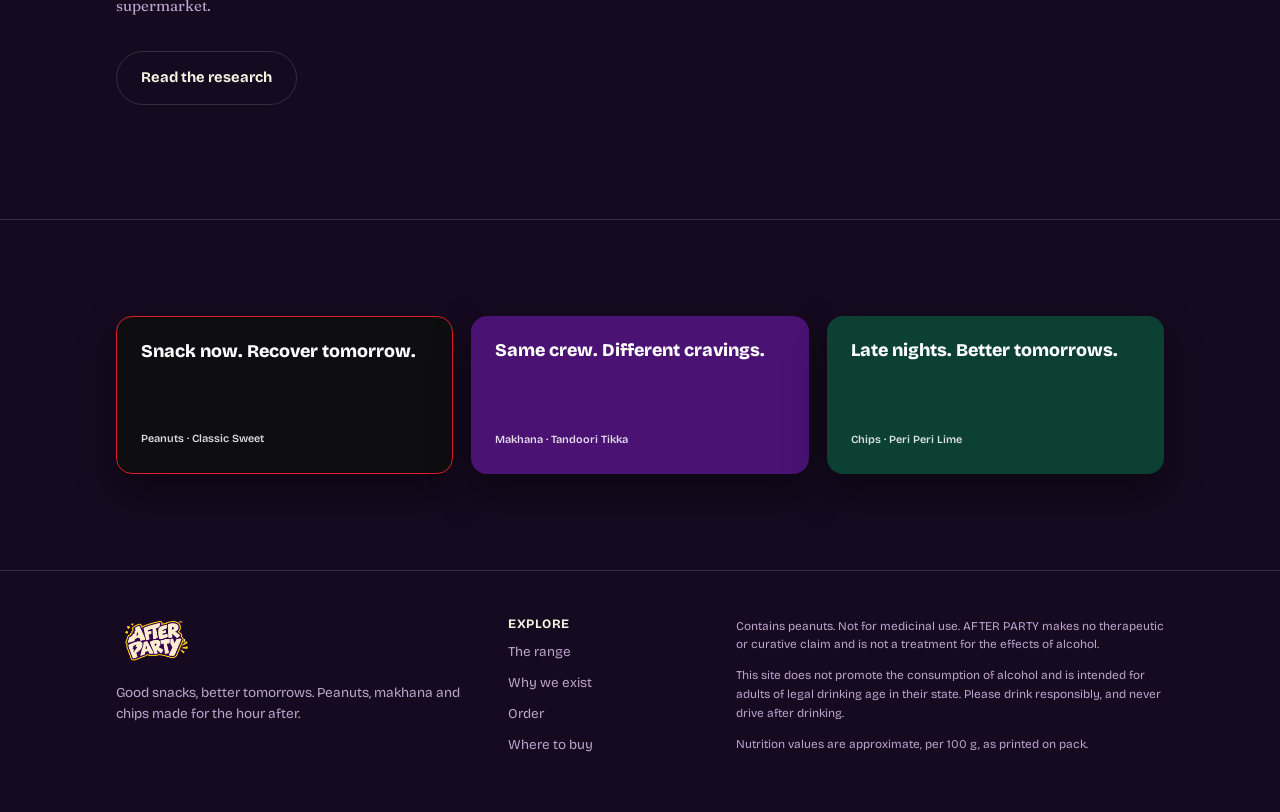
==== commit 6ba8e54c: "Add files via upload" ====
--- a/index.html
+++ b/index.html
@@ -49,7 +49,7 @@
         <p class="heroline">The party ends, the cravings don't. AFTER PARTY is a functional snack built for that hour — indulgent flavour first, plant protein and fibre underneath, and a morning you can still use.</p>
         <div class="cta">
           <a class="btn big" href="order.html">Order a pack</a>
-          <a class="btn ghost big" href="product.html">See all six flavours</a>
+          <a class="btn ghost big" href="product.html">See all seven flavours</a>
         </div>
         <p class="small" style="margin-top:18px">Free delivery over ₹499 · Also on Blinkit, Zepto, Instamart and BigBasket</p>
       </div>
@@ -67,8 +67,8 @@
 <section class="sec">
   <div class="wrap">
     <div class="head center" style="text-align:center">
-      <h2>All six, on the table.</h2>
-      <p class="lede" style="margin-inline:auto">Six flavours across peanuts, makhana and chips. All 145 g boxes, all built for the same hour.</p>
+      <h2>All seven, on the table.</h2>
+      <p class="lede" style="margin-inline:auto">Seven flavours across peanuts, makhana and chips — every one built for the same hour.</p>
     </div>
     <div class="skus" data-range></div>
     <p class="center" style="margin-top:32px"><a class="btn ghost" href="product.html">What each flavour is doing, and why</a></p>
--- a/styles.css
+++ b/styles.css
@@ -166,9 +166,17 @@
 
 .vtaste{font-size:.9rem; color:var(--text); border-left:2px solid var(--accent-ink); padding-left:12px; margin:0}
 
+/* ---------- photographic packs ---------- */
+.cart.photo{background:none; box-shadow:none; border-radius:0; overflow:visible}
+.cart.photo::before{content:none}
+.cart.photo img{width:100%; height:auto; display:block;
+  filter:drop-shadow(0 16px 26px rgba(0,0,0,.34)); transition:filter .45s ease}
+html[data-phase=dawn] .cart.photo img, html[data-phase=morning] .cart.photo img{
+  filter:drop-shadow(0 14px 24px rgba(51,22,44,.22))}
+.claims-line{font-family:var(--display); font-weight:600; font-size:.74rem; letter-spacing:.02em; color:var(--muted); margin:-2px 0 2px}
+
 /* ---------- category label on a product card ---------- */
-.sku .cat{font-family:var(--display); font-weight:700; font-size:.68rem; letter-spacing:.12em; text-transform:uppercase;
-  color:var(--accent-ink); margin:2px 0 -6px}
+.sku .cat{font-family:var(--display); font-weight:800; font-size:.7rem; letter-spacing:.14em; text-transform:uppercase; margin:2px 0 -6px}
 
 /* ---------- retailer buttons ---------- */
 .retailers{display:grid; grid-template-columns:repeat(auto-fit,minmax(150px,1fr)); gap:14px; margin-top:26px}
@@ -210,7 +218,7 @@
 h1{font-size:clamp(38px,6.6vw,76px)}
 .heroline{margin-top:22px; max-width:48ch; font-size:clamp(17px,1vw + 14px,20px); color:var(--muted)}
 .herostack{display:flex; justify-content:center; align-items:center; min-height:330px}
-.herostack .cartbox{width:min(46%,210px)}
+.herostack .cartbox{width:min(48%,225px)}
 .herostack .cartbox:first-child{transform:rotate(-8deg) translate(20px,10px); z-index:0}
 .herostack .cartbox:last-child{transform:rotate(5deg) translate(-16px,-6px); z-index:1}
 .timeline{display:grid; grid-template-columns:repeat(3,1fr); margin-top:40px; border-top:1px solid var(--line)}
@@ -299,7 +307,7 @@
 .ordergrid{display:grid; grid-template-columns:minmax(0,1.25fr) minmax(0,.75fr); gap:clamp(24px,4vw,46px); align-items:start}
 @media (max-width:900px){ .ordergrid{grid-template-columns:1fr} }
 .pick{display:grid; gap:14px}
-.pickrow{display:grid; grid-template-columns:72px minmax(0,1fr) auto; gap:16px; align-items:center;
+.pickrow{display:grid; grid-template-columns:64px minmax(0,1fr) auto; gap:16px; align-items:center;
   border:1px solid var(--line); border-radius:var(--r); padding:16px;
   background:var(--card)}
 .pickrow h3{font-size:1.06rem; margin-bottom:3px}
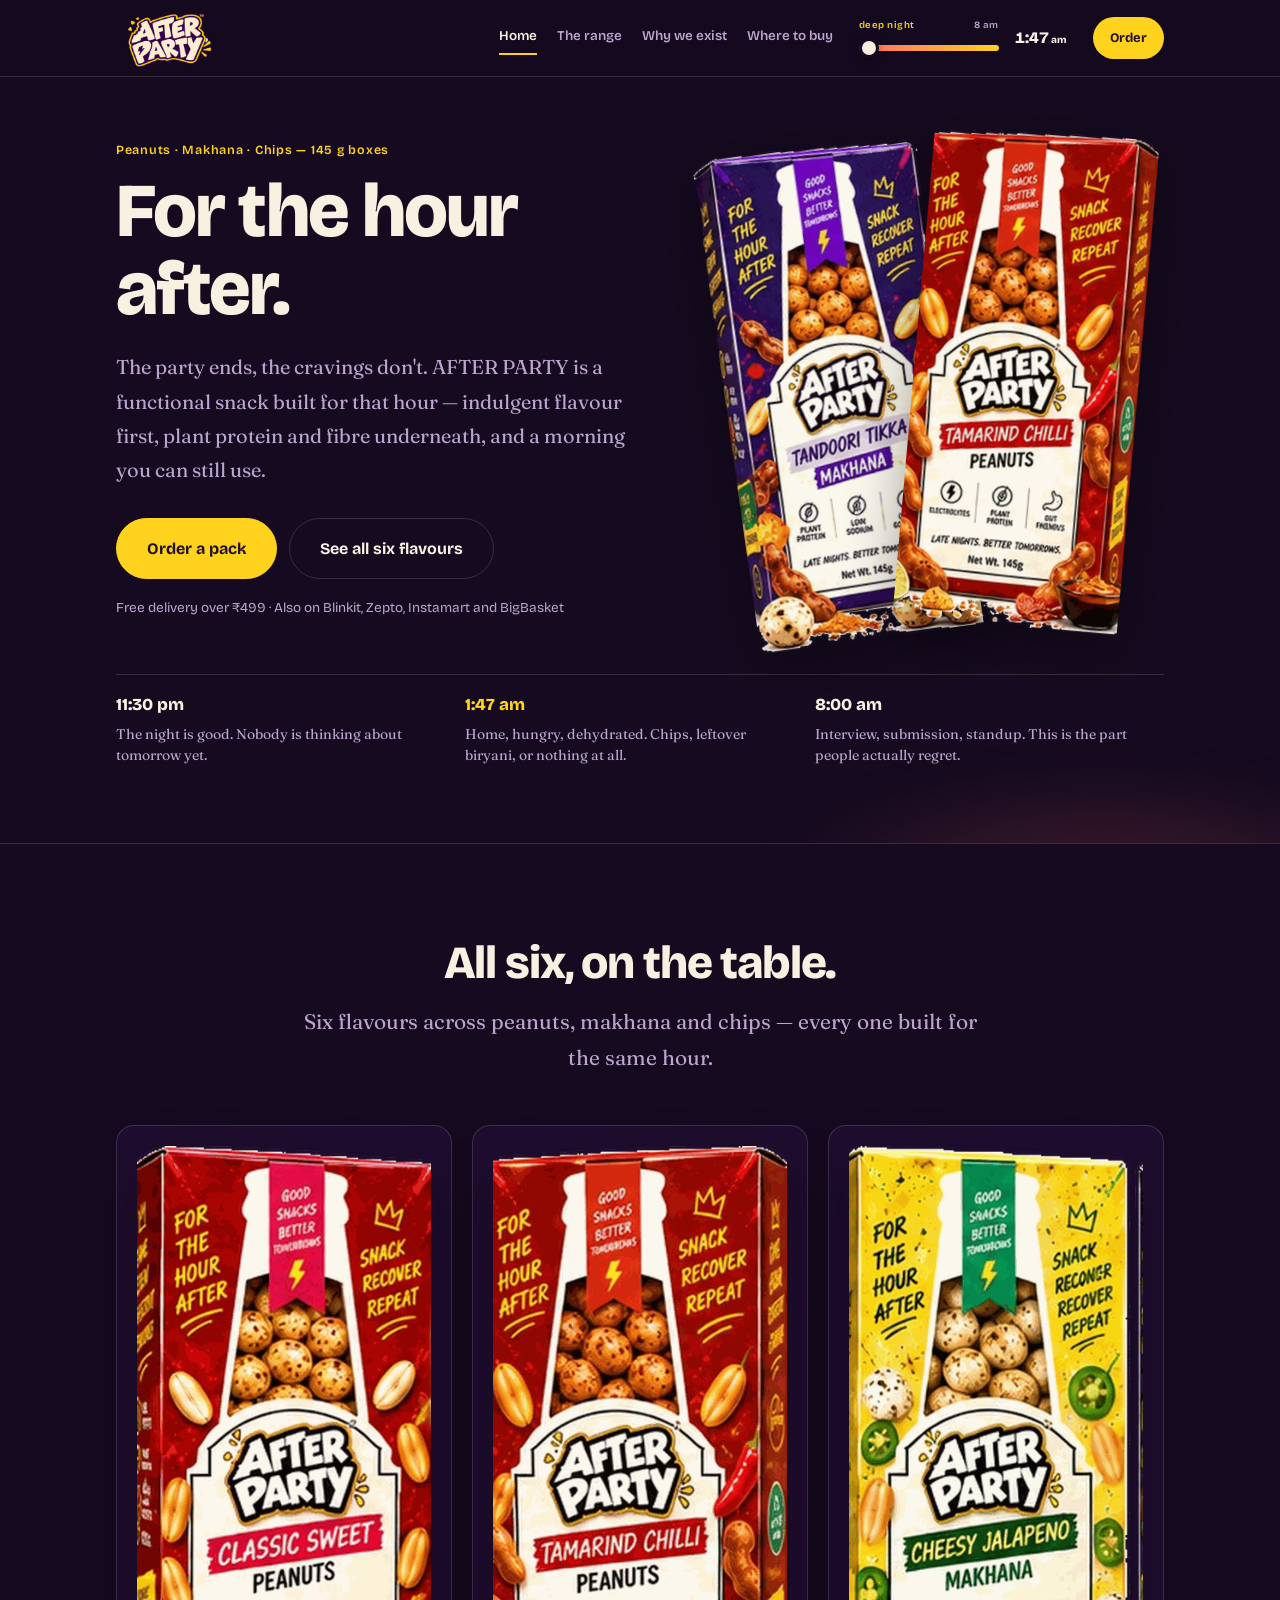
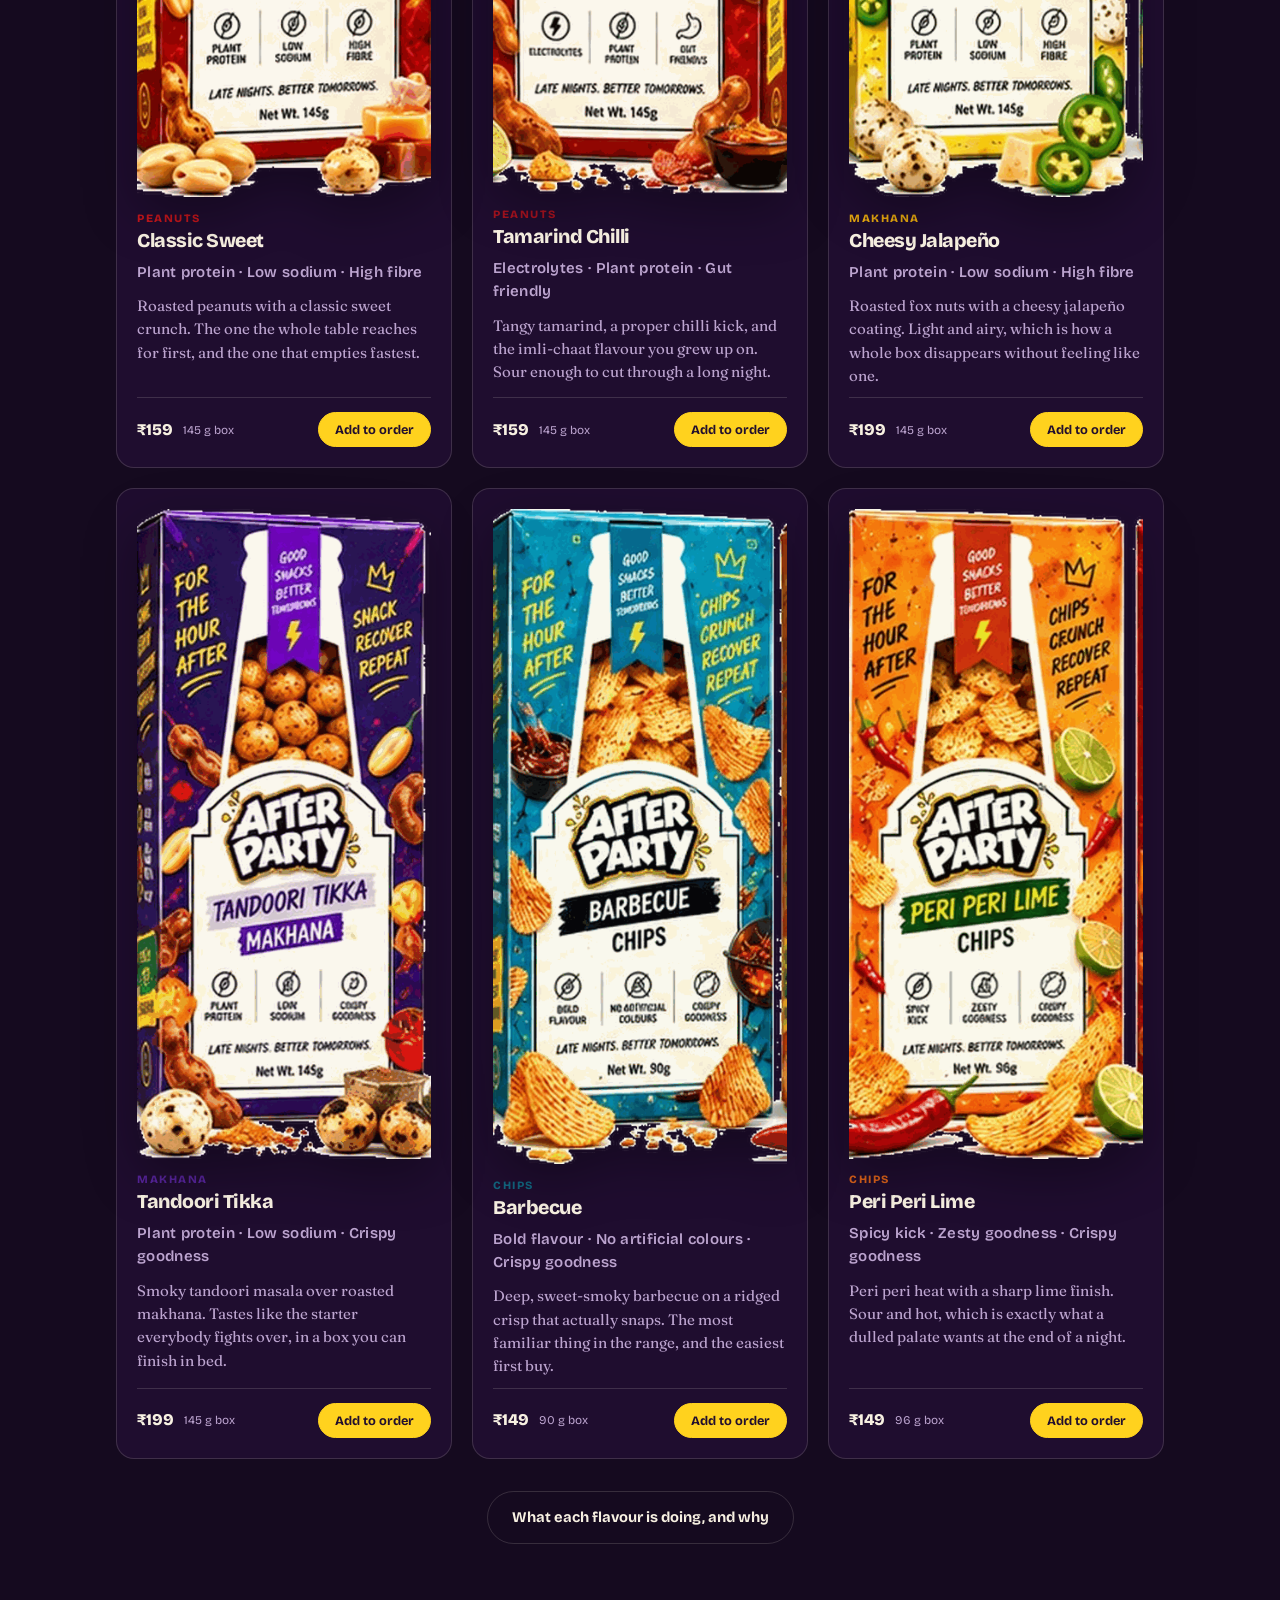
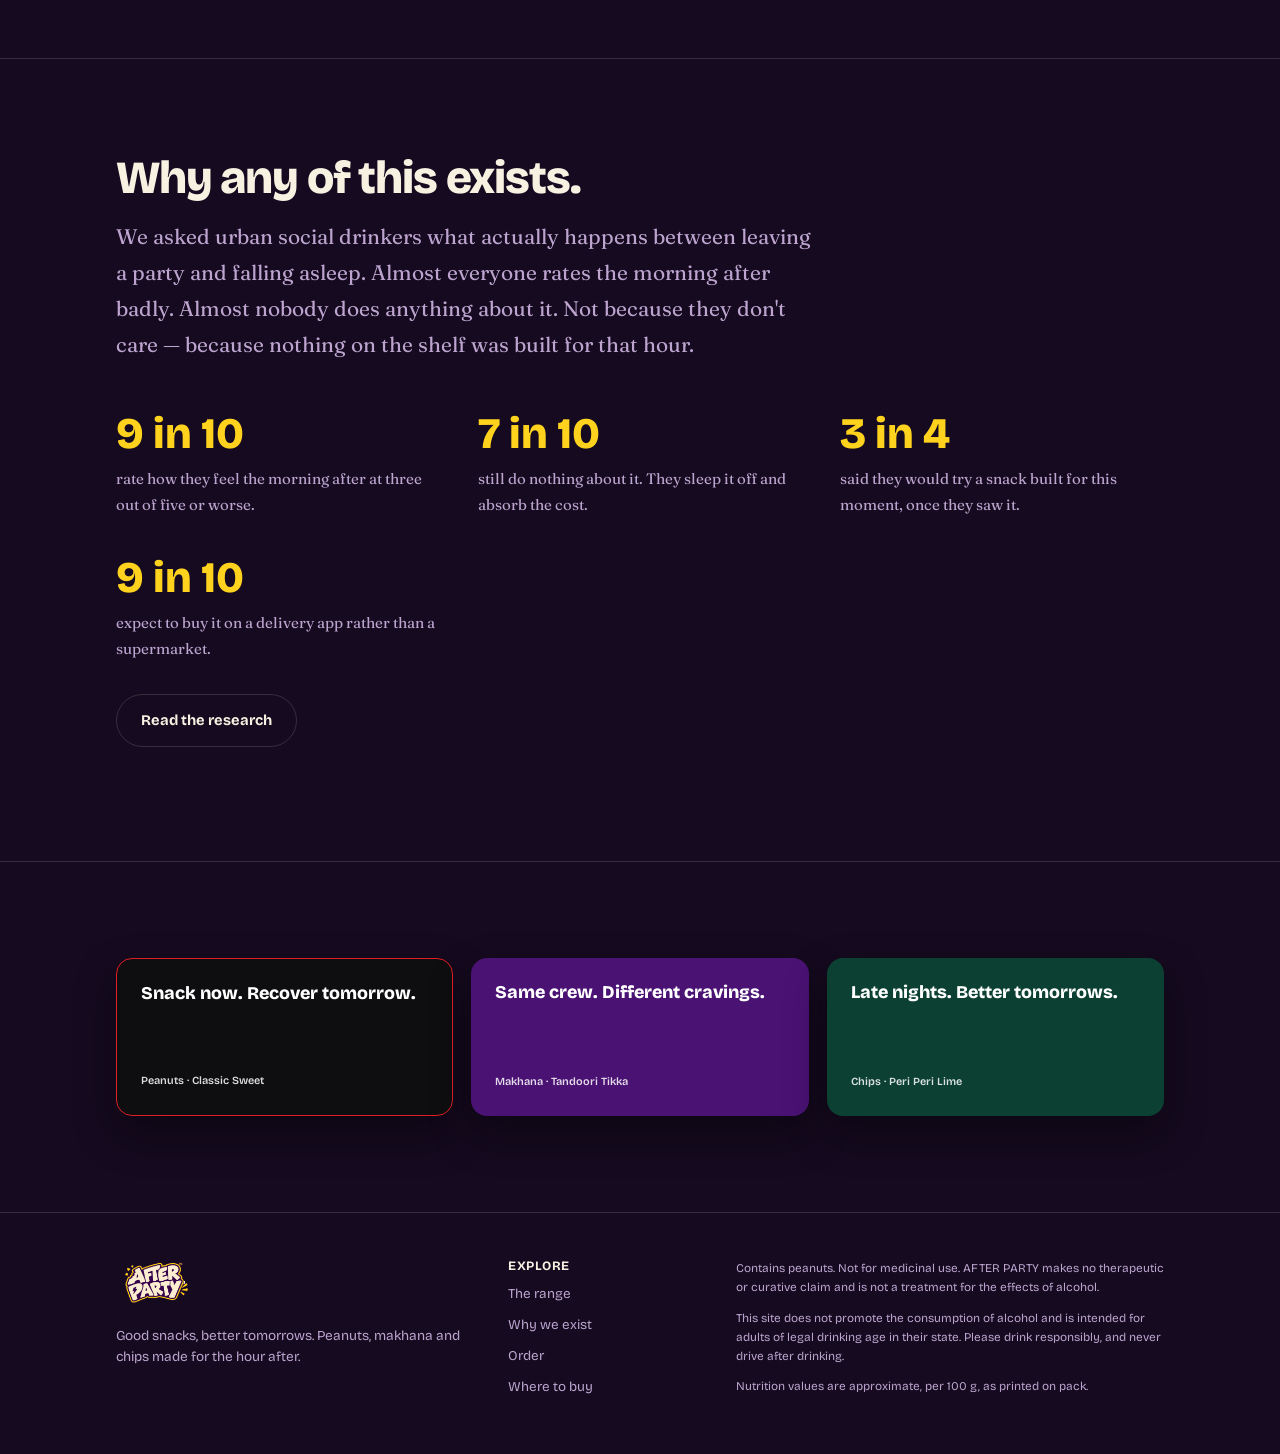
==== commit e94d2b77: "Add files via upload" ====
--- a/index.html
+++ b/index.html
@@ -49,7 +49,7 @@
         <p class="heroline">The party ends, the cravings don't. AFTER PARTY is a functional snack built for that hour — indulgent flavour first, plant protein and fibre underneath, and a morning you can still use.</p>
         <div class="cta">
           <a class="btn big" href="order.html">Order a pack</a>
-          <a class="btn ghost big" href="product.html">See all seven flavours</a>
+          <a class="btn ghost big" href="product.html">See all six flavours</a>
         </div>
         <p class="small" style="margin-top:18px">Free delivery over ₹499 · Also on Blinkit, Zepto, Instamart and BigBasket</p>
       </div>
@@ -67,8 +67,8 @@
 <section class="sec">
   <div class="wrap">
     <div class="head center" style="text-align:center">
-      <h2>All seven, on the table.</h2>
-      <p class="lede" style="margin-inline:auto">Seven flavours across peanuts, makhana and chips — every one built for the same hour.</p>
+      <h2>All six, on the table.</h2>
+      <p class="lede" style="margin-inline:auto">Six flavours across peanuts, makhana and chips — every one built for the same hour.</p>
     </div>
     <div class="skus" data-range></div>
     <p class="center" style="margin-top:32px"><a class="btn ghost" href="product.html">What each flavour is doing, and why</a></p>
